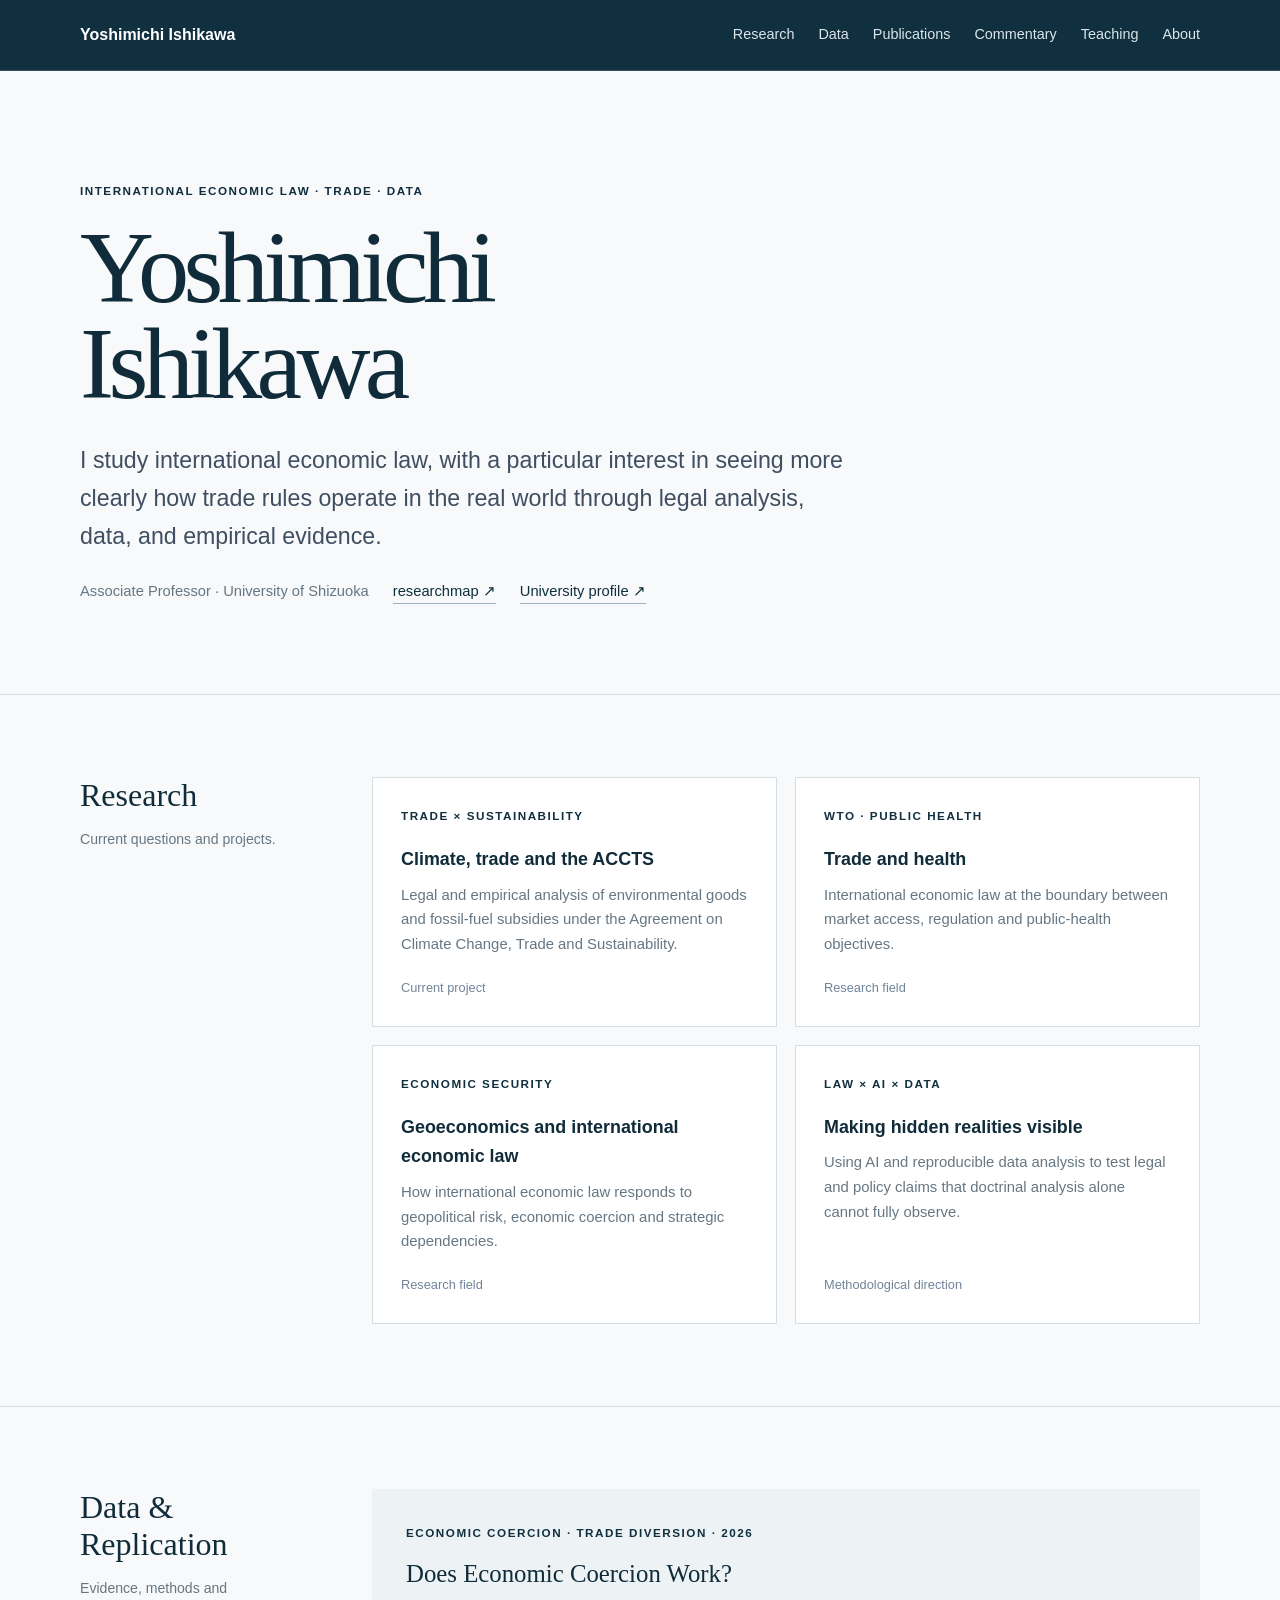
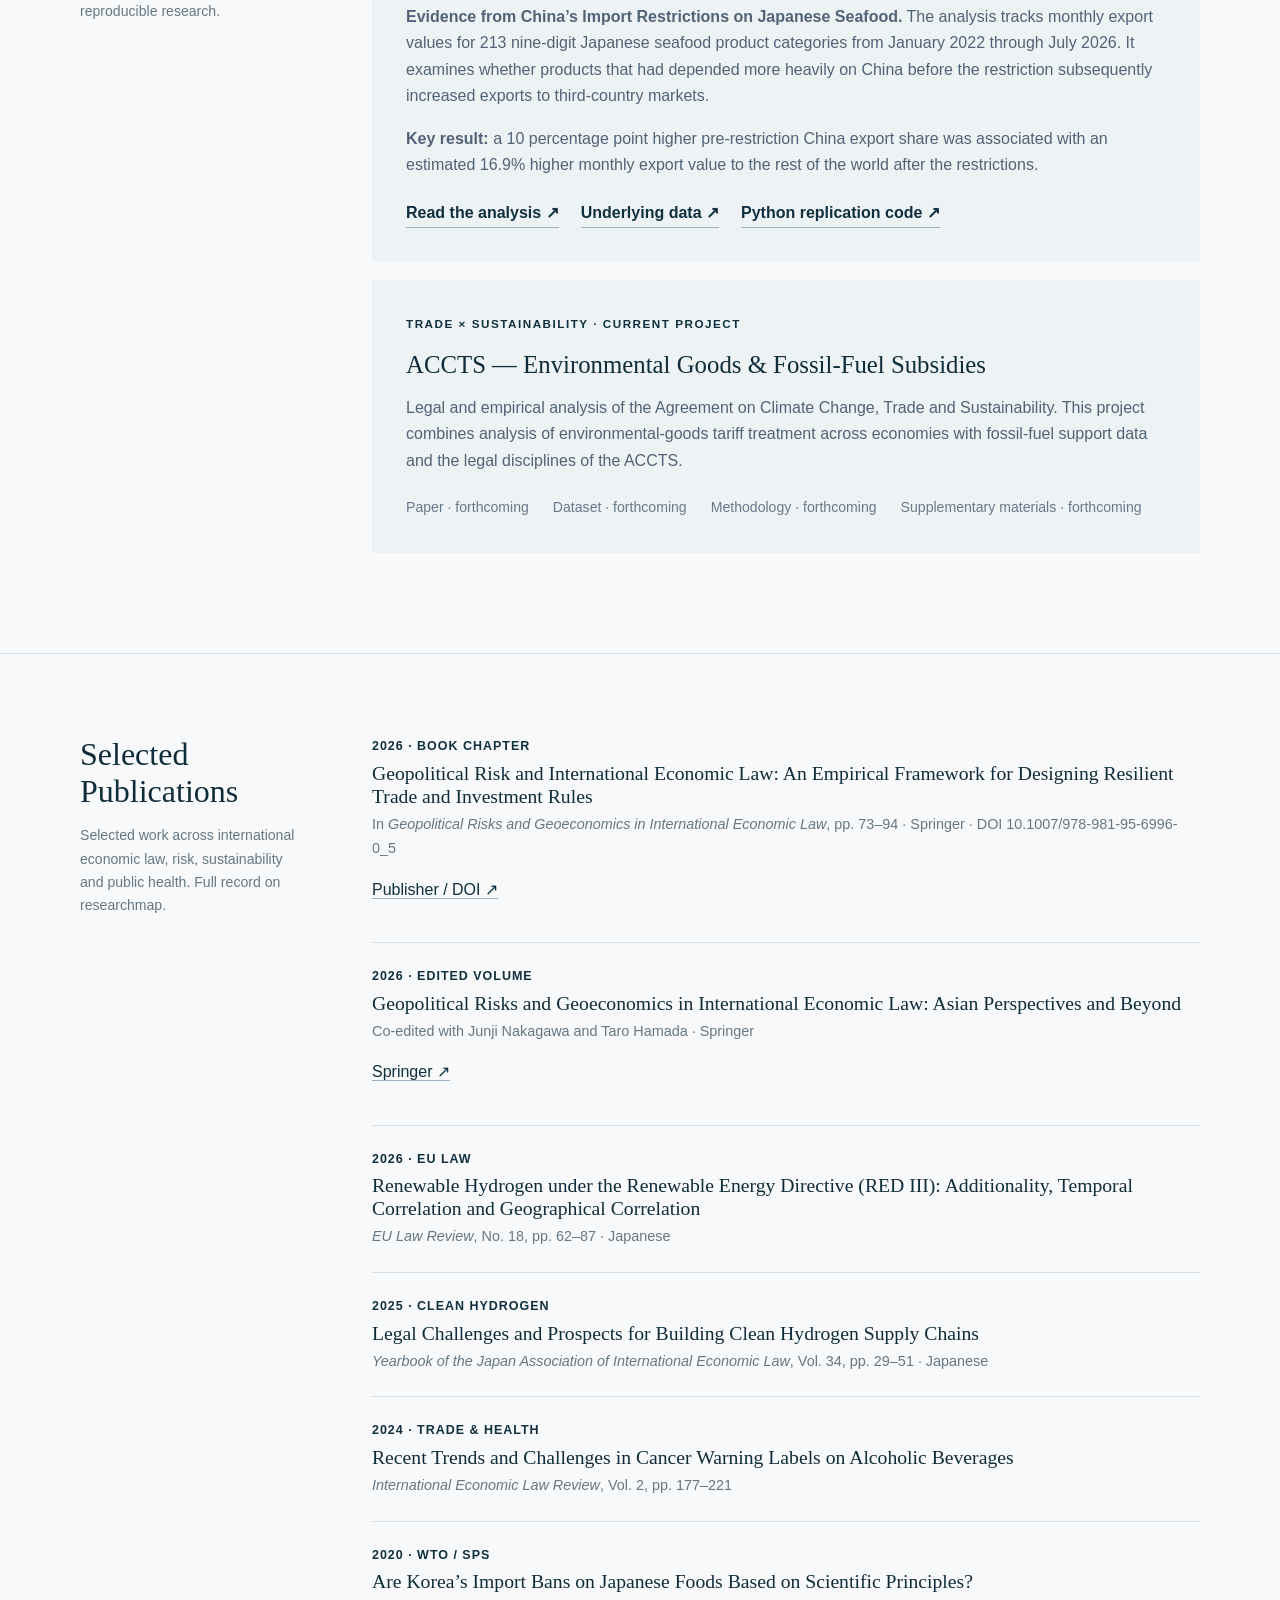
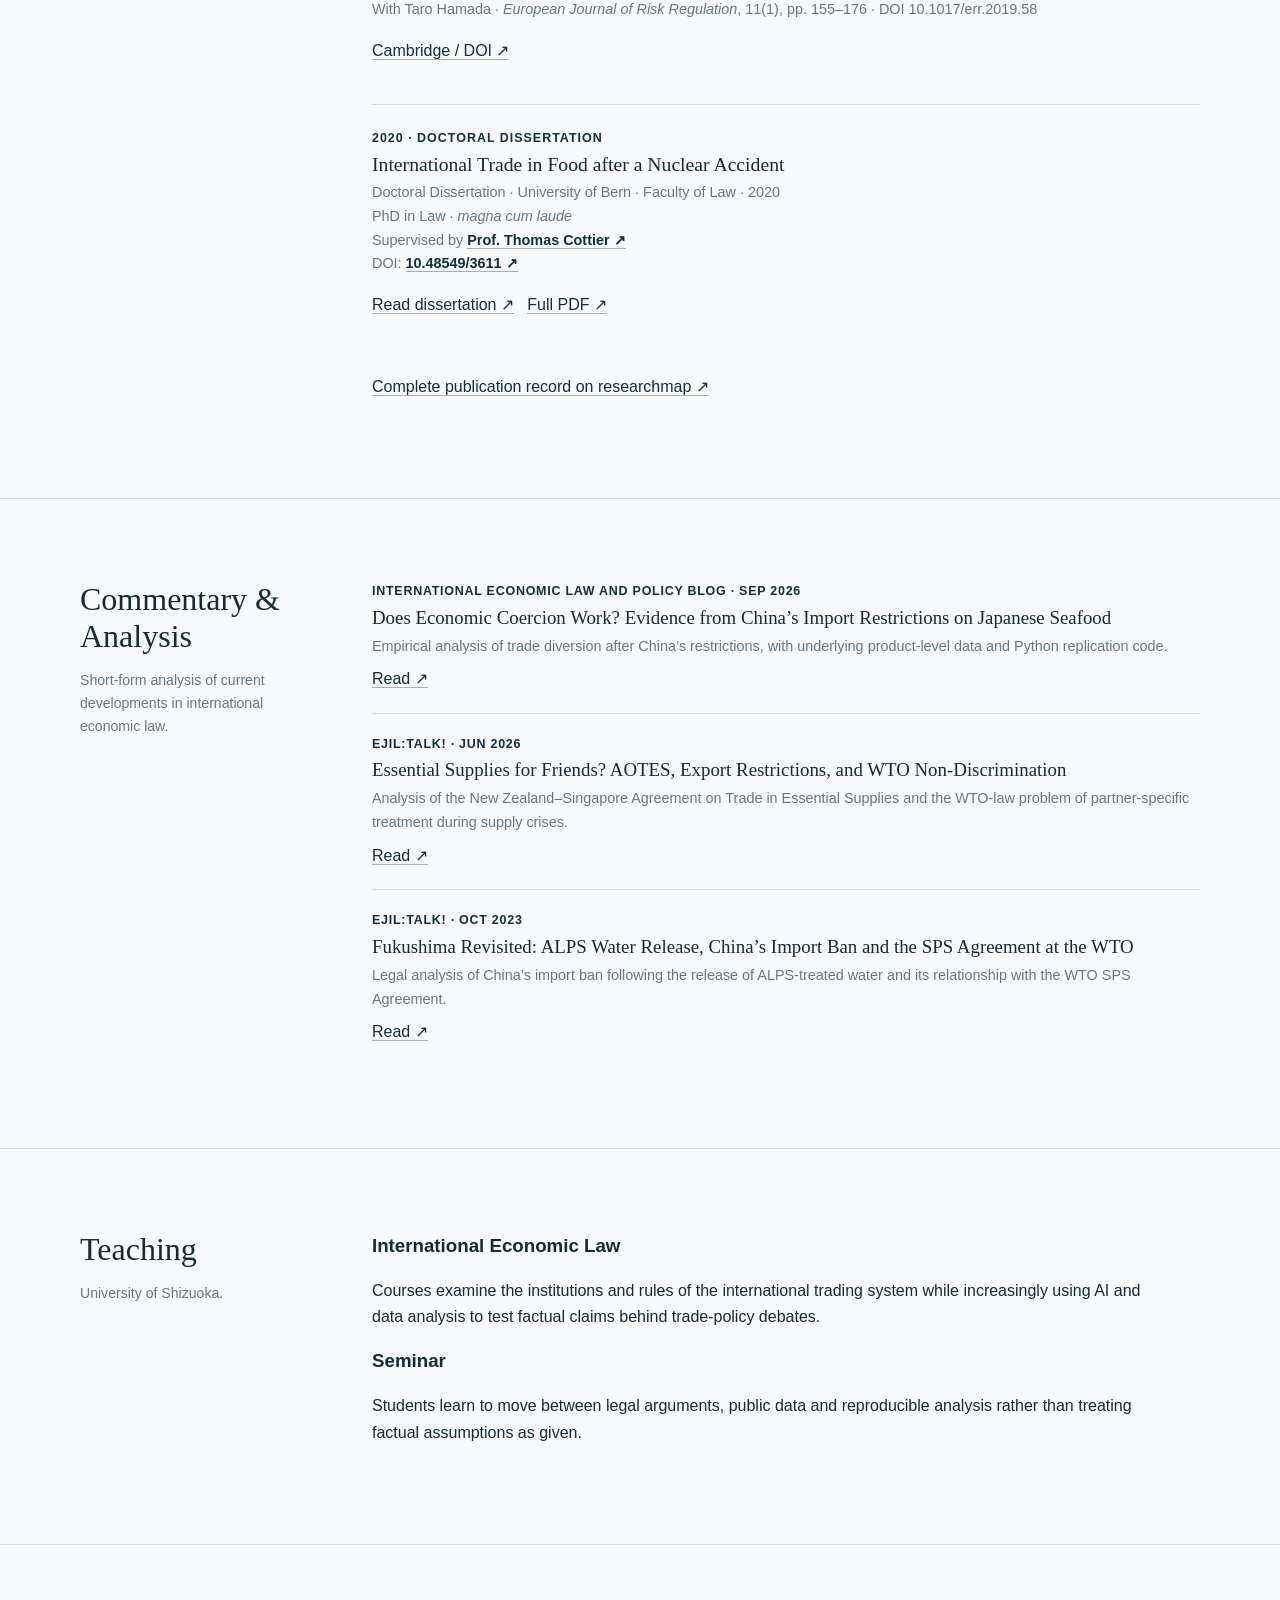
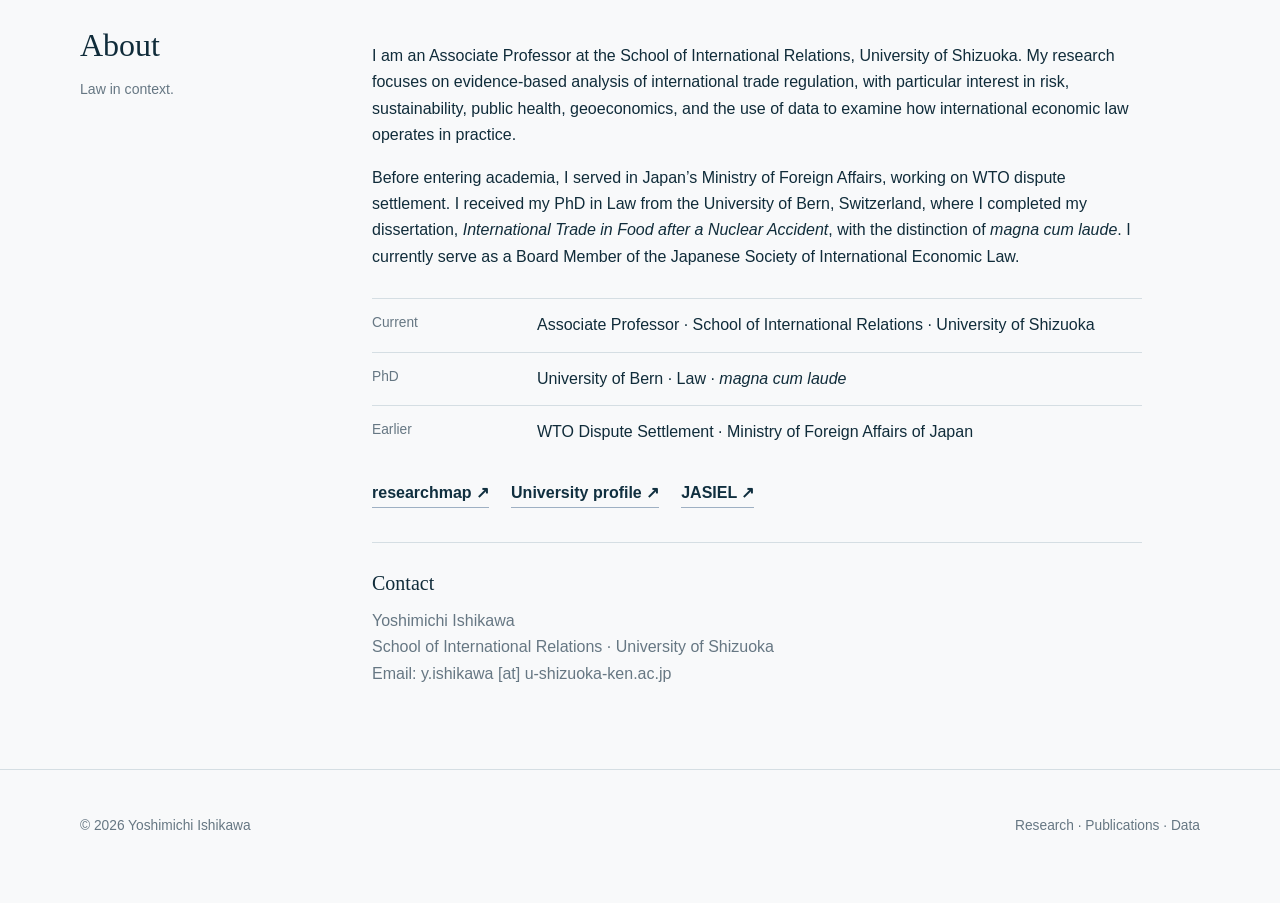
==== index.html @ 20c9ba45 "Add dissertation links and contact information" ====
<!doctype html>
<html lang="en">
<head>
<meta charset="utf-8"><meta name="viewport" content="width=device-width,initial-scale=1">
<title>Yoshimichi Ishikawa | International Economic Law</title>
<meta name="description" content="Yoshimichi Ishikawa — international economic law, trade, sustainability, public health, geoeconomics, data and reproducible empirical research.">
<style>
:root{--snow:#f8f9fa;--paper:#ffffff;--ink:#102c3a;--muted:#667783;--fjord:#102f3f;--ice:#edf2f4;--line:#d5dee3;--max:1120px}
*{box-sizing:border-box}html{scroll-behavior:smooth}body{margin:0;background:var(--snow);color:var(--ink);font-family:Inter,-apple-system,BlinkMacSystemFont,"Segoe UI",Arial,sans-serif;line-height:1.65}
a{color:inherit}.wrap{width:min(calc(100% - 40px),var(--max));margin:auto}
header{position:sticky;top:0;z-index:5;background:#102f3f;color:#fff;border-bottom:1px solid #35515e}
nav{min-height:70px;display:flex;align-items:center;justify-content:space-between;gap:22px}.brand{text-decoration:none;font-weight:650}.links{display:flex;gap:24px;flex-wrap:wrap}.links a{text-decoration:none;color:#dce5e9;font-size:.9rem}
.hero{padding:110px 0 90px;border-bottom:1px solid var(--line)}.eyebrow,.tag{text-transform:uppercase;letter-spacing:.13em;font-size:.73rem;color:var(--fjord);font-weight:750}
h1{font-family:Georgia,serif;font-weight:400;font-size:clamp(3.2rem,8vw,6.8rem);line-height:.93;letter-spacing:-.055em;margin:20px 0 30px}
.lead{font-size:clamp(1.12rem,2vw,1.45rem);max-width:780px;color:#3f4e61}.meta{display:flex;gap:12px 24px;flex-wrap:wrap;color:var(--muted);font-size:.92rem}.meta a,.textlink{color:var(--fjord);text-decoration:none;border-bottom:1px solid #9eb0c3}
section{padding:82px 0;border-bottom:1px solid var(--line)}.grid{display:grid;grid-template-columns:220px 1fr;gap:72px}h2{font:400 2rem Georgia,serif;margin:0}.note{color:var(--muted);font-size:.88rem}
.cards{display:grid;grid-template-columns:repeat(2,minmax(0,1fr));gap:18px}.card{background:var(--paper);border:1px solid var(--line);padding:28px;min-height:215px;display:flex;flex-direction:column}.card h3{font-size:1.12rem;margin:20px 0 8px}.card p{color:var(--muted);font-size:.93rem;margin:0}.status{margin-top:auto;padding-top:20px;color:#71849a;font-size:.8rem}
.feature{background:var(--ice);padding:34px;margin-bottom:18px}.feature h3{font:400 1.55rem Georgia,serif;margin:18px 0 10px}.feature p{color:#526277}.coming{display:flex;gap:12px 24px;flex-wrap:wrap;margin-top:22px;color:#68798d;font-size:.88rem}.actions{display:flex;gap:12px 22px;flex-wrap:wrap;margin-top:22px}.actions a{color:var(--fjord);font-weight:650;text-decoration:none;border-bottom:1px solid #9eb0c3}.comment{padding:20px 0;border-top:1px solid var(--line)}.comment:first-child{border-top:0;padding-top:0}.comment .source{color:var(--fjord);font-size:.78rem;font-weight:750;letter-spacing:.06em;text-transform:uppercase}.comment h3{font:400 1.18rem Georgia,serif;margin:5px 0 6px}.comment p{color:var(--muted);font-size:.9rem;margin:0 0 8px}
.pub{padding:23px 0;border-top:1px solid var(--line)}.pub:first-child{border-top:0;padding-top:0}.year{color:var(--fjord);font-size:.78rem;font-weight:750;letter-spacing:.08em}.pt{font:400 1.23rem Georgia,serif;margin:5px 0}.pm{color:var(--muted);font-size:.9rem}
.copy{max-width:770px}.supervisor-link{color:var(--fjord);font-weight:650;text-decoration:none;border-bottom:1px solid #9eb0c3}.contact{margin-top:34px;padding-top:24px;border-top:1px solid var(--line)}.contact h3{font-family:Georgia,"Times New Roman",serif;font-weight:400;font-size:1.25rem;margin:0 0 8px}.contact p{margin:0;color:var(--muted)}.copy h3{margin:0 0 8px}.timeline{margin-top:28px}.time{display:grid;grid-template-columns:145px 1fr;gap:20px;padding:13px 0;border-top:1px solid var(--line)}.time span{color:var(--muted);font-size:.86rem}
footer{padding:45px 0 65px;color:var(--muted);font-size:.86rem}.foot{display:flex;justify-content:space-between;gap:20px;flex-wrap:wrap}
@media(max-width:760px){.wrap{width:min(calc(100% - 28px),var(--max))}nav{padding:14px 0;align-items:flex-start}.links{gap:8px 14px;justify-content:flex-end}.hero{padding:72px 0 62px}.grid{grid-template-columns:1fr;gap:28px}.cards{grid-template-columns:1fr}section{padding:58px 0;scroll-margin-top:84px}.time{grid-template-columns:1fr;gap:2px}}
</style>
</head>
<body>
<header><div class="wrap"><nav><a class="brand" href="#top">Yoshimichi Ishikawa</a><div class="links"><a href="#research">Research</a><a href="#data">Data</a><a href="#publications">Publications</a><a href="#commentary">Commentary</a><a href="#teaching">Teaching</a><a href="#about">About</a></div></nav></div></header>
<main id="top">
<div class="hero"><div class="wrap"><div class="eyebrow">International Economic Law · Trade · Data</div><h1>Yoshimichi<br>Ishikawa</h1><p class="lead">I study international economic law, with a particular interest in seeing more clearly how trade rules operate in the real world through legal analysis, data, and empirical evidence.</p><div class="meta"><span>Associate Professor · University of Shizuoka</span><a href="https://researchmap.jp/y.ishikawa" target="_blank">researchmap ↗</a><a href="https://eng.u-shizuoka-ken.ac.jp/research/researchers/international/" target="_blank">University profile ↗</a></div></div></div>

<section id="research"><div class="wrap grid"><div><h2>Research</h2><p class="note">Current questions and projects.</p></div><div class="cards">
<article class="card"><div class="tag">Trade × Sustainability</div><h3>Climate, trade and the ACCTS</h3><p>Legal and empirical analysis of environmental goods and fossil-fuel subsidies under the Agreement on Climate Change, Trade and Sustainability.</p><div class="status">Current project</div></article>
<article class="card"><div class="tag">WTO · Public Health</div><h3>Trade and health</h3><p>International economic law at the boundary between market access, regulation and public-health objectives.</p><div class="status">Research field</div></article>
<article class="card"><div class="tag">Economic Security</div><h3>Geoeconomics and international economic law</h3><p>How international economic law responds to geopolitical risk, economic coercion and strategic dependencies.</p><div class="status">Research field</div></article>
<article class="card"><div class="tag">Law × AI × Data</div><h3>Making hidden realities visible</h3><p>Using AI and reproducible data analysis to test legal and policy claims that doctrinal analysis alone cannot fully observe.</p><div class="status">Methodological direction</div></article>
</div></div></section>

<section id="data"><div class="wrap grid"><div><h2>Data &amp; Replication</h2><p class="note">Evidence, methods and reproducible research.</p></div><div>
<div class="feature">
<div class="tag">Economic coercion · Trade diversion · 2026</div>
<h3>Does Economic Coercion Work?</h3>
<p><strong>Evidence from China’s Import Restrictions on Japanese Seafood.</strong> The analysis tracks monthly export values for 213 nine-digit Japanese seafood product categories from January 2022 through July 2026. It examines whether products that had depended more heavily on China before the restriction subsequently increased exports to third-country markets.</p>
<p><strong>Key result:</strong> a 10 percentage point higher pre-restriction China export share was associated with an estimated 16.9% higher monthly export value to the rest of the world after the restrictions.</p>
<div class="actions">
<a href="https://ielp.worldtradelaw.net/2026/09/guest-post-does-economic-coercion-work-evidence-from-chinas-import-restrictions-on-japanese-seafood/" target="_blank" rel="noopener">Read the analysis ↗</a>
<a href="https://docs.google.com/spreadsheets/d/1_fiME-0wtcUyA5rGw7iUYM3GZAdHhh7d/edit?ouid=103252725281293205307&amp;rtpof=true&amp;sd=true&amp;usp=sharing" target="_blank" rel="noopener">Underlying data ↗</a>
<a href="https://drive.google.com/file/d/143o4S8Qux2Su6x2PEltOrja3OJrc6D41/view?usp=sharing" target="_blank" rel="noopener">Python replication code ↗</a>
</div>
</div>
<div class="feature">
<div class="tag">Trade × Sustainability · Current project</div>
<h3>ACCTS — Environmental Goods &amp; Fossil-Fuel Subsidies</h3>
<p>Legal and empirical analysis of the Agreement on Climate Change, Trade and Sustainability. This project combines analysis of environmental-goods tariff treatment across economies with fossil-fuel support data and the legal disciplines of the ACCTS.</p>
<div class="coming"><span>Paper · forthcoming</span><span>Dataset · forthcoming</span><span>Methodology · forthcoming</span><span>Supplementary materials · forthcoming</span></div>
</div>
</div></div></section>

<section id="publications"><div class="wrap grid"><div><h2>Selected Publications</h2><p class="note">Selected work across international economic law, risk, sustainability and public health. Full record on researchmap.</p></div><div>
<article class="pub"><div class="year">2026 · BOOK CHAPTER</div><div class="pt">Geopolitical Risk and International Economic Law: An Empirical Framework for Designing Resilient Trade and Investment Rules</div><div class="pm">In <em>Geopolitical Risks and Geoeconomics in International Economic Law</em>, pp. 73–94 · Springer · DOI 10.1007/978-981-95-6996-0_5</div><p><a class="textlink" href="https://doi.org/10.1007/978-981-95-6996-0_5" target="_blank" rel="noopener">Publisher / DOI ↗</a></p></article>
<article class="pub"><div class="year">2026 · EDITED VOLUME</div><div class="pt">Geopolitical Risks and Geoeconomics in International Economic Law: Asian Perspectives and Beyond</div><div class="pm">Co-edited with Junji Nakagawa and Taro Hamada · Springer</div><p><a class="textlink" href="https://link.springer.com/book/10.1007/978-981-95-6996-0" target="_blank" rel="noopener">Springer ↗</a></p></article>
<article class="pub"><div class="year">2026 · EU LAW</div><div class="pt">Renewable Hydrogen under the Renewable Energy Directive (RED III): Additionality, Temporal Correlation and Geographical Correlation</div><div class="pm"><em>EU Law Review</em>, No. 18, pp. 62–87 · Japanese</div></article>
<article class="pub"><div class="year">2025 · CLEAN HYDROGEN</div><div class="pt">Legal Challenges and Prospects for Building Clean Hydrogen Supply Chains</div><div class="pm"><em>Yearbook of the Japan Association of International Economic Law</em>, Vol. 34, pp. 29–51 · Japanese</div></article>
<article class="pub"><div class="year">2024 · TRADE &amp; HEALTH</div><div class="pt">Recent Trends and Challenges in Cancer Warning Labels on Alcoholic Beverages</div><div class="pm"><em>International Economic Law Review</em>, Vol. 2, pp. 177–221</div></article>
<article class="pub"><div class="year">2020 · WTO / SPS</div><div class="pt">Are Korea’s Import Bans on Japanese Foods Based on Scientific Principles?</div><div class="pm">With Taro Hamada · <em>European Journal of Risk Regulation</em>, 11(1), pp. 155–176 · DOI 10.1017/err.2019.58</div><p><a class="textlink" href="https://doi.org/10.1017/err.2019.58" target="_blank" rel="noopener">Cambridge / DOI ↗</a></p></article>
<article class="pub">
<div class="year">2020 · DOCTORAL DISSERTATION</div>
<div class="pt">International Trade in Food after a Nuclear Accident</div>
<div class="pm">Doctoral Dissertation · University of Bern · Faculty of Law · 2020<br>PhD in Law · <em>magna cum laude</em><br>Supervised by <a class="supervisor-link" href="https://www.uniaktuell.unibe.ch/2025/will_trump_derail_world_trade/index_eng.html" target="_blank" rel="noopener">Prof. Thomas Cottier ↗</a><br>DOI: <a class="supervisor-link" href="https://doi.org/10.48549/3611" target="_blank" rel="noopener">10.48549/3611 ↗</a></div>
<p><a class="textlink" href="https://boristheses.unibe.ch/3611/" target="_blank" rel="noopener">Read dissertation ↗</a> &nbsp; <a class="textlink" href="https://boristheses.unibe.ch/3611/1/20ishikawa_y.pdf" target="_blank" rel="noopener">Full PDF ↗</a></p>
</article>
<p><a class="textlink" href="https://researchmap.jp/y.ishikawa" target="_blank" rel="noopener">Complete publication record on researchmap ↗</a></p>
</div></div></section>

<section id="commentary"><div class="wrap grid"><div><h2>Commentary &amp; Analysis</h2><p class="note">Short-form analysis of current developments in international economic law.</p></div><div>
<article class="comment"><div class="source">International Economic Law and Policy Blog · Sep 2026</div><h3>Does Economic Coercion Work? Evidence from China’s Import Restrictions on Japanese Seafood</h3><p>Empirical analysis of trade diversion after China’s restrictions, with underlying product-level data and Python replication code.</p><a class="textlink" href="https://ielp.worldtradelaw.net/2026/09/guest-post-does-economic-coercion-work-evidence-from-chinas-import-restrictions-on-japanese-seafood/" target="_blank" rel="noopener">Read ↗</a></article>
<article class="comment"><div class="source">EJIL:Talk! · Jun 2026</div><h3>Essential Supplies for Friends? AOTES, Export Restrictions, and WTO Non-Discrimination</h3><p>Analysis of the New Zealand–Singapore Agreement on Trade in Essential Supplies and the WTO-law problem of partner-specific treatment during supply crises.</p><a class="textlink" href="https://www.ejiltalk.org/essential-supplies-for-friends-aotes-export-restrictions-and-wto-non-discrimination/" target="_blank" rel="noopener">Read ↗</a></article>
<article class="comment"><div class="source">EJIL:Talk! · Oct 2023</div><h3>Fukushima Revisited: ALPS Water Release, China’s Import Ban and the SPS Agreement at the WTO</h3><p>Legal analysis of China’s import ban following the release of ALPS-treated water and its relationship with the WTO SPS Agreement.</p><a class="textlink" href="https://www.ejiltalk.org/fukushima-revisited-alps-water-release-chinas-import-ban-and-the-sps-agreement-at-the-wto/" target="_blank" rel="noopener">Read ↗</a></article>
</div></div></section>

<section id="teaching"><div class="wrap grid"><div><h2>Teaching</h2><p class="note">University of Shizuoka.</p></div><div class="copy"><h3>International Economic Law</h3><p>Courses examine the institutions and rules of the international trading system while increasingly using AI and data analysis to test factual claims behind trade-policy debates.</p><h3>Seminar</h3><p>Students learn to move between legal arguments, public data and reproducible analysis rather than treating factual assumptions as given.</p></div></div></section>

<section id="about"><div class="wrap grid"><div><h2>About</h2><p class="note">Law in context.</p></div><div class="copy">
<p>I am an Associate Professor at the School of International Relations, University of Shizuoka. My research focuses on evidence-based analysis of international trade regulation, with particular interest in risk, sustainability, public health, geoeconomics, and the use of data to examine how international economic law operates in practice.</p>
<p>Before entering academia, I served in Japan’s Ministry of Foreign Affairs, working on WTO dispute settlement. I received my PhD in Law from the University of Bern, Switzerland, where I completed my dissertation, <em>International Trade in Food after a Nuclear Accident</em>, with the distinction of <em>magna cum laude</em>. I currently serve as a Board Member of the Japanese Society of International Economic Law.</p>
<div class="timeline"><div class="time"><span>Current</span><div>Associate Professor · School of International Relations · University of Shizuoka</div></div><div class="time"><span>PhD</span><div>University of Bern · Law · <em>magna cum laude</em></div></div><div class="time"><span>Earlier</span><div>WTO Dispute Settlement · Ministry of Foreign Affairs of Japan</div></div></div>
<div class="actions"><a href="https://researchmap.jp/y.ishikawa" target="_blank" rel="noopener">researchmap ↗</a><a href="https://eng.u-shizuoka-ken.ac.jp/research/researchers/international/" target="_blank" rel="noopener">University profile ↗</a><a href="https://www.jaiel.or.jp/english/officers/" target="_blank" rel="noopener">JASIEL ↗</a></div><div class="contact"><h3>Contact</h3><p>Yoshimichi Ishikawa<br>School of International Relations · University of Shizuoka<br>Email: y.ishikawa [at] u-shizuoka-ken.ac.jp</p></div>
</div></div></section>
</main>
<footer><div class="wrap foot"><span>© 2026 Yoshimichi Ishikawa</span><span>Research · Publications · Data</span></div></footer>
</body></html>
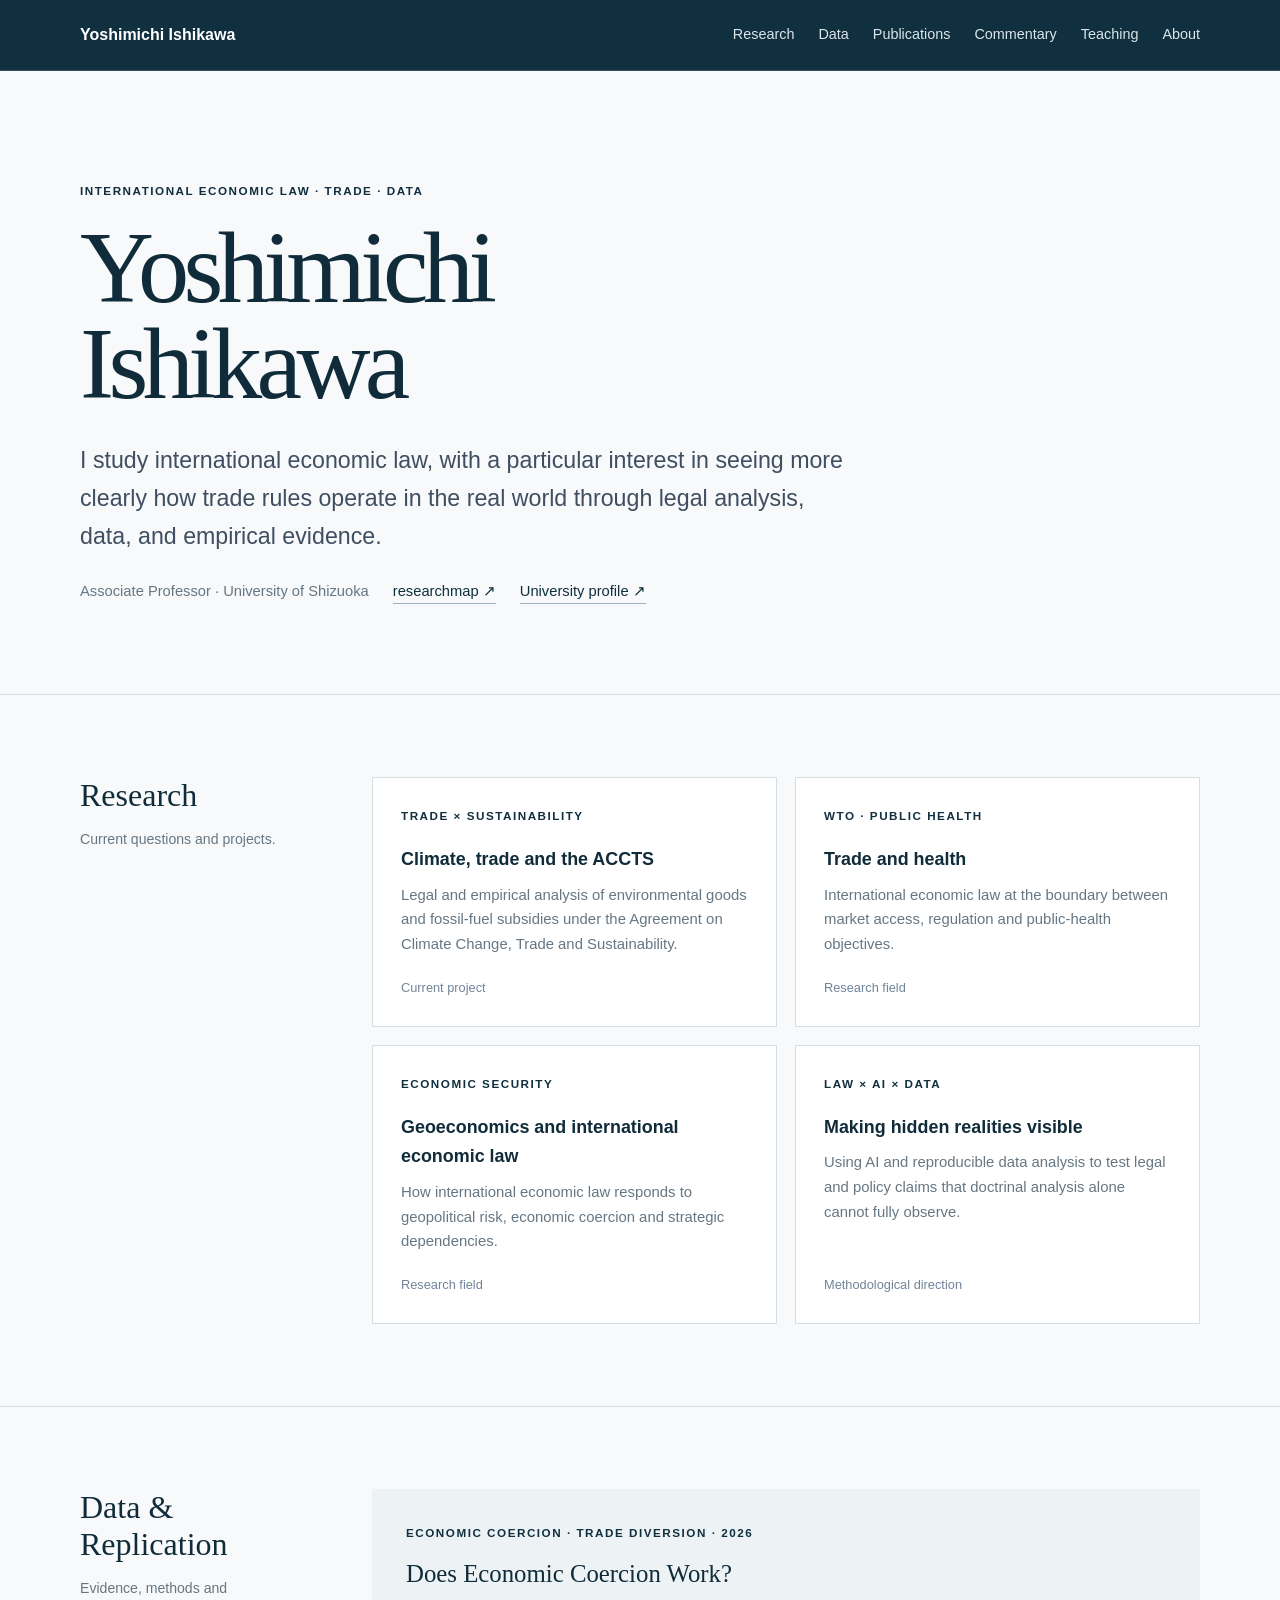
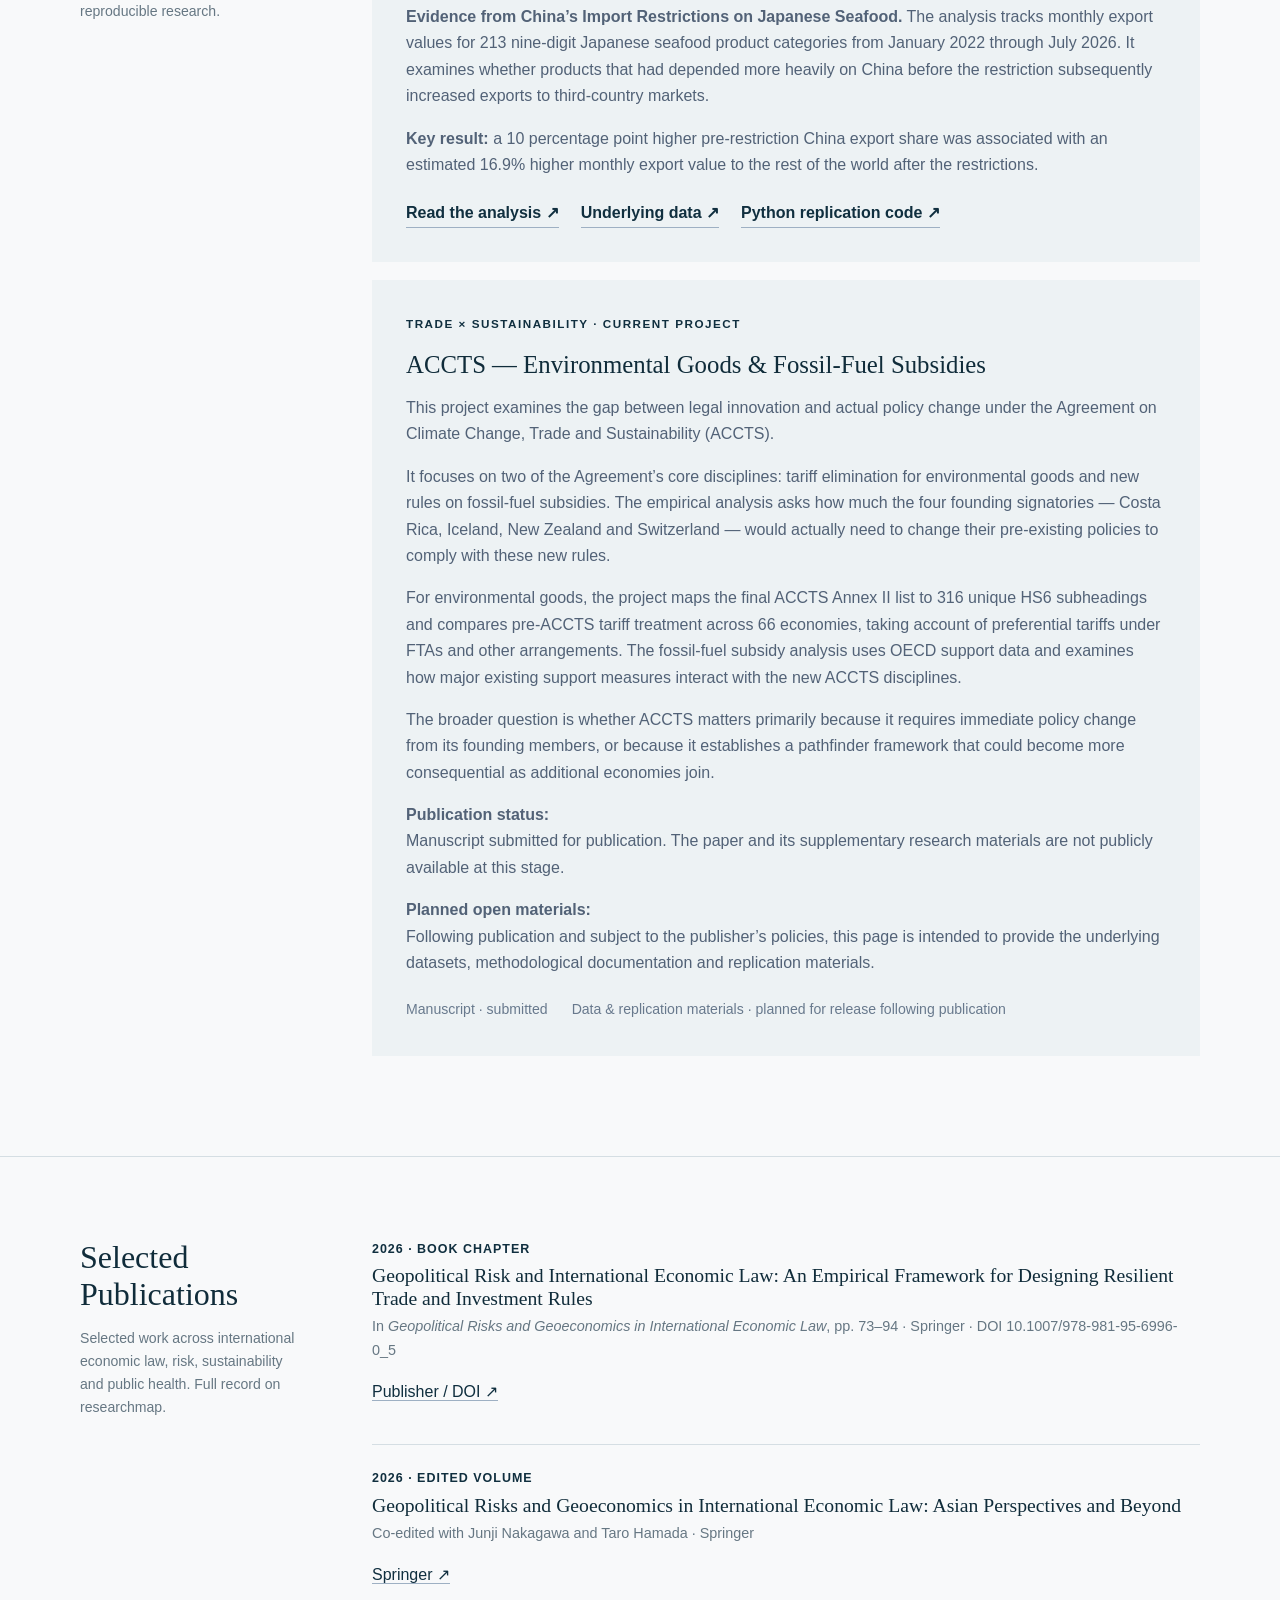
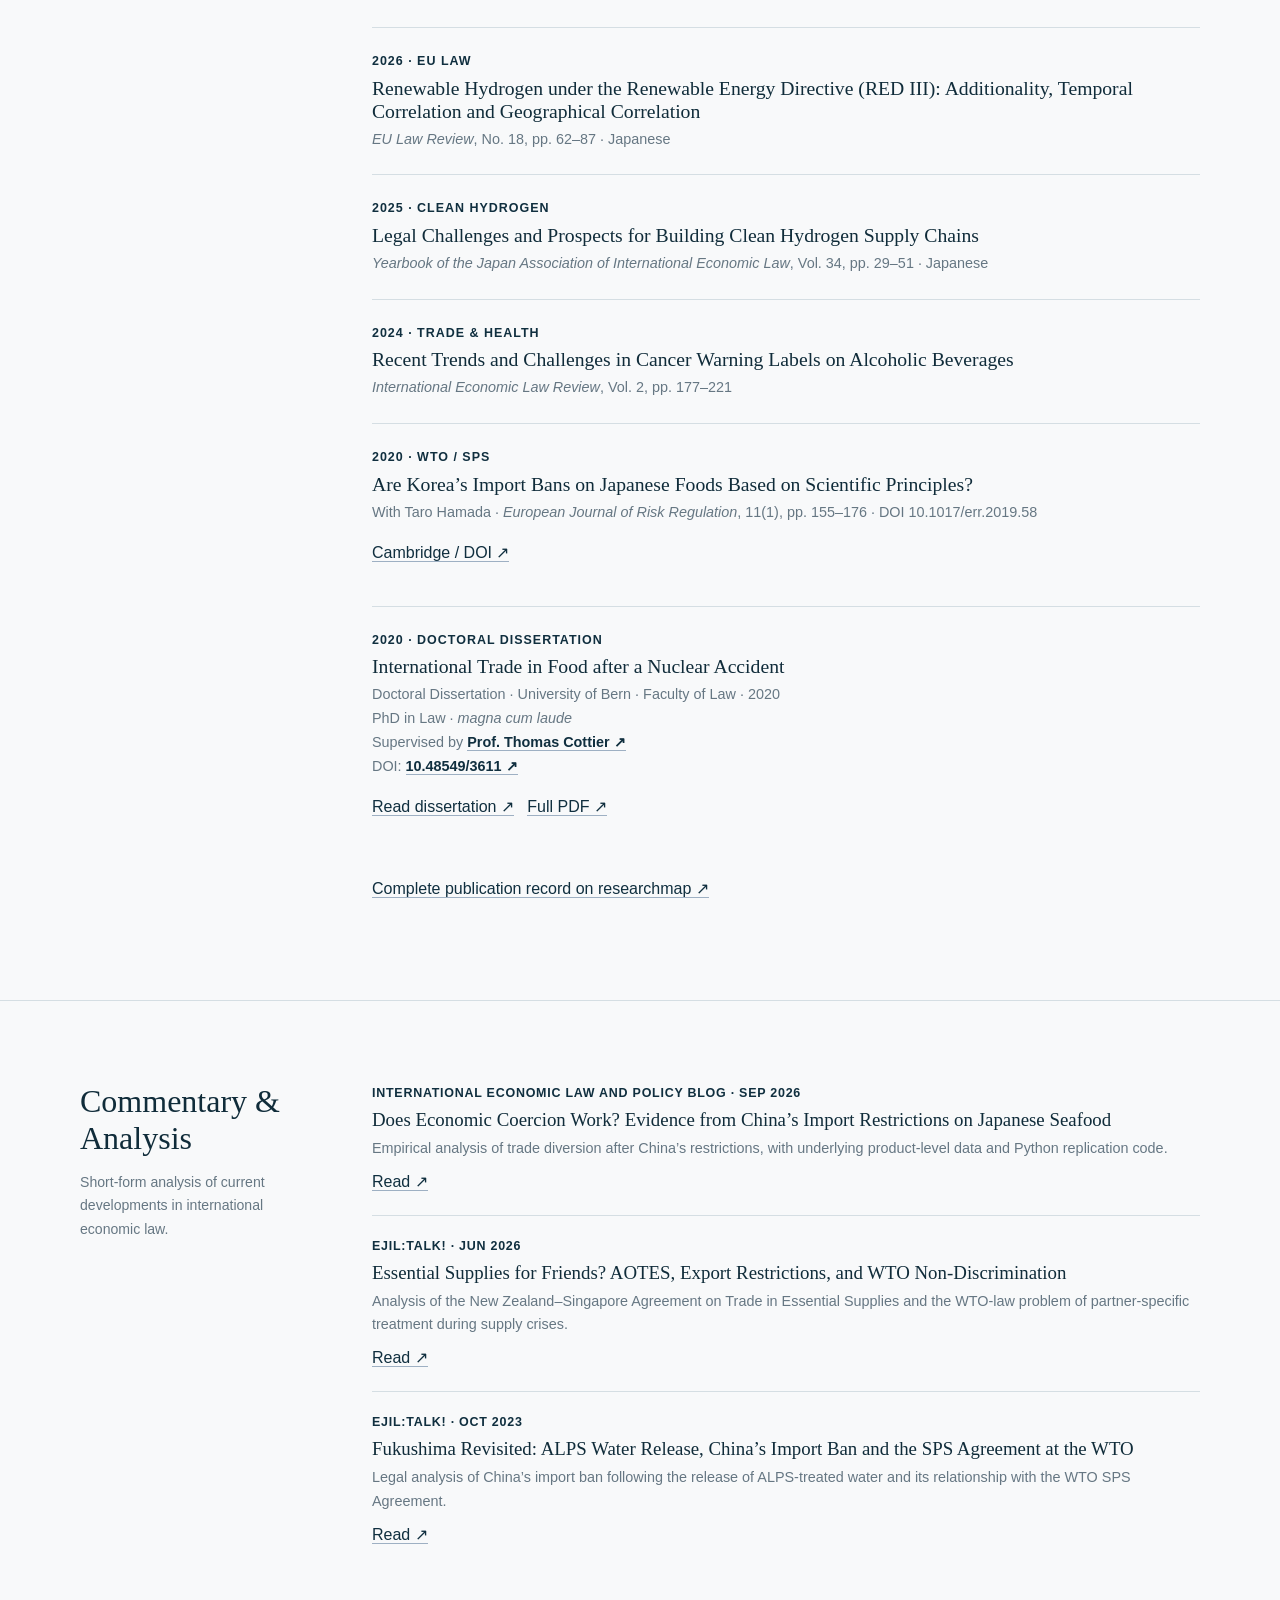
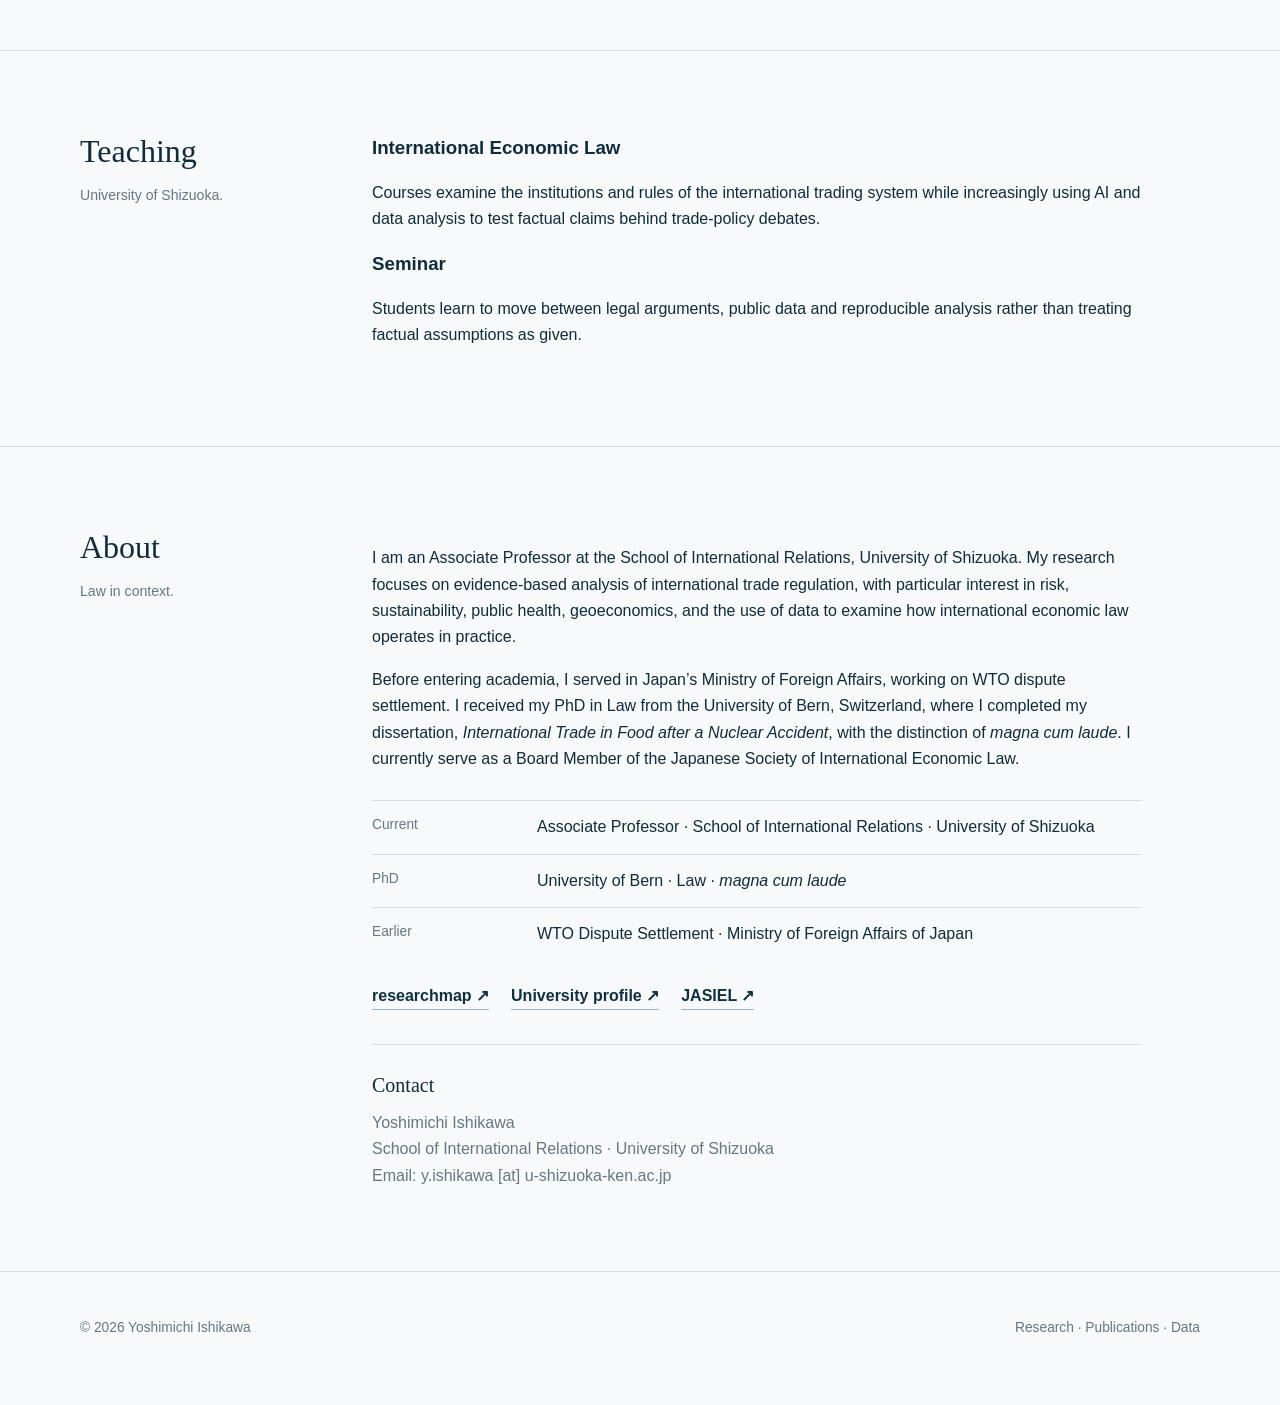
==== commit 0c2bfc23: "Update ACCTS research description" ====
--- a/index.html
+++ b/index.html
@@ -49,8 +49,13 @@
 <div class="feature">
 <div class="tag">Trade × Sustainability · Current project</div>
 <h3>ACCTS — Environmental Goods &amp; Fossil-Fuel Subsidies</h3>
-<p>Legal and empirical analysis of the Agreement on Climate Change, Trade and Sustainability. This project combines analysis of environmental-goods tariff treatment across economies with fossil-fuel support data and the legal disciplines of the ACCTS.</p>
-<div class="coming"><span>Paper · forthcoming</span><span>Dataset · forthcoming</span><span>Methodology · forthcoming</span><span>Supplementary materials · forthcoming</span></div>
+<p>This project examines the gap between legal innovation and actual policy change under the Agreement on Climate Change, Trade and Sustainability (ACCTS).</p>
+<p>It focuses on two of the Agreement’s core disciplines: tariff elimination for environmental goods and new rules on fossil-fuel subsidies. The empirical analysis asks how much the four founding signatories — Costa Rica, Iceland, New Zealand and Switzerland — would actually need to change their pre-existing policies to comply with these new rules.</p>
+<p>For environmental goods, the project maps the final ACCTS Annex II list to 316 unique HS6 subheadings and compares pre-ACCTS tariff treatment across 66 economies, taking account of preferential tariffs under FTAs and other arrangements. The fossil-fuel subsidy analysis uses OECD support data and examines how major existing support measures interact with the new ACCTS disciplines.</p>
+<p>The broader question is whether ACCTS matters primarily because it requires immediate policy change from its founding members, or because it establishes a pathfinder framework that could become more consequential as additional economies join.</p>
+<p><strong>Publication status:</strong><br>Manuscript submitted for publication. The paper and its supplementary research materials are not publicly available at this stage.</p>
+<p><strong>Planned open materials:</strong><br>Following publication and subject to the publisher’s policies, this page is intended to provide the underlying datasets, methodological documentation and replication materials.</p>
+<div class="coming"><span>Manuscript · submitted</span><span>Data &amp; replication materials · planned for release following publication</span></div>
 </div>
 </div></div></section>
 
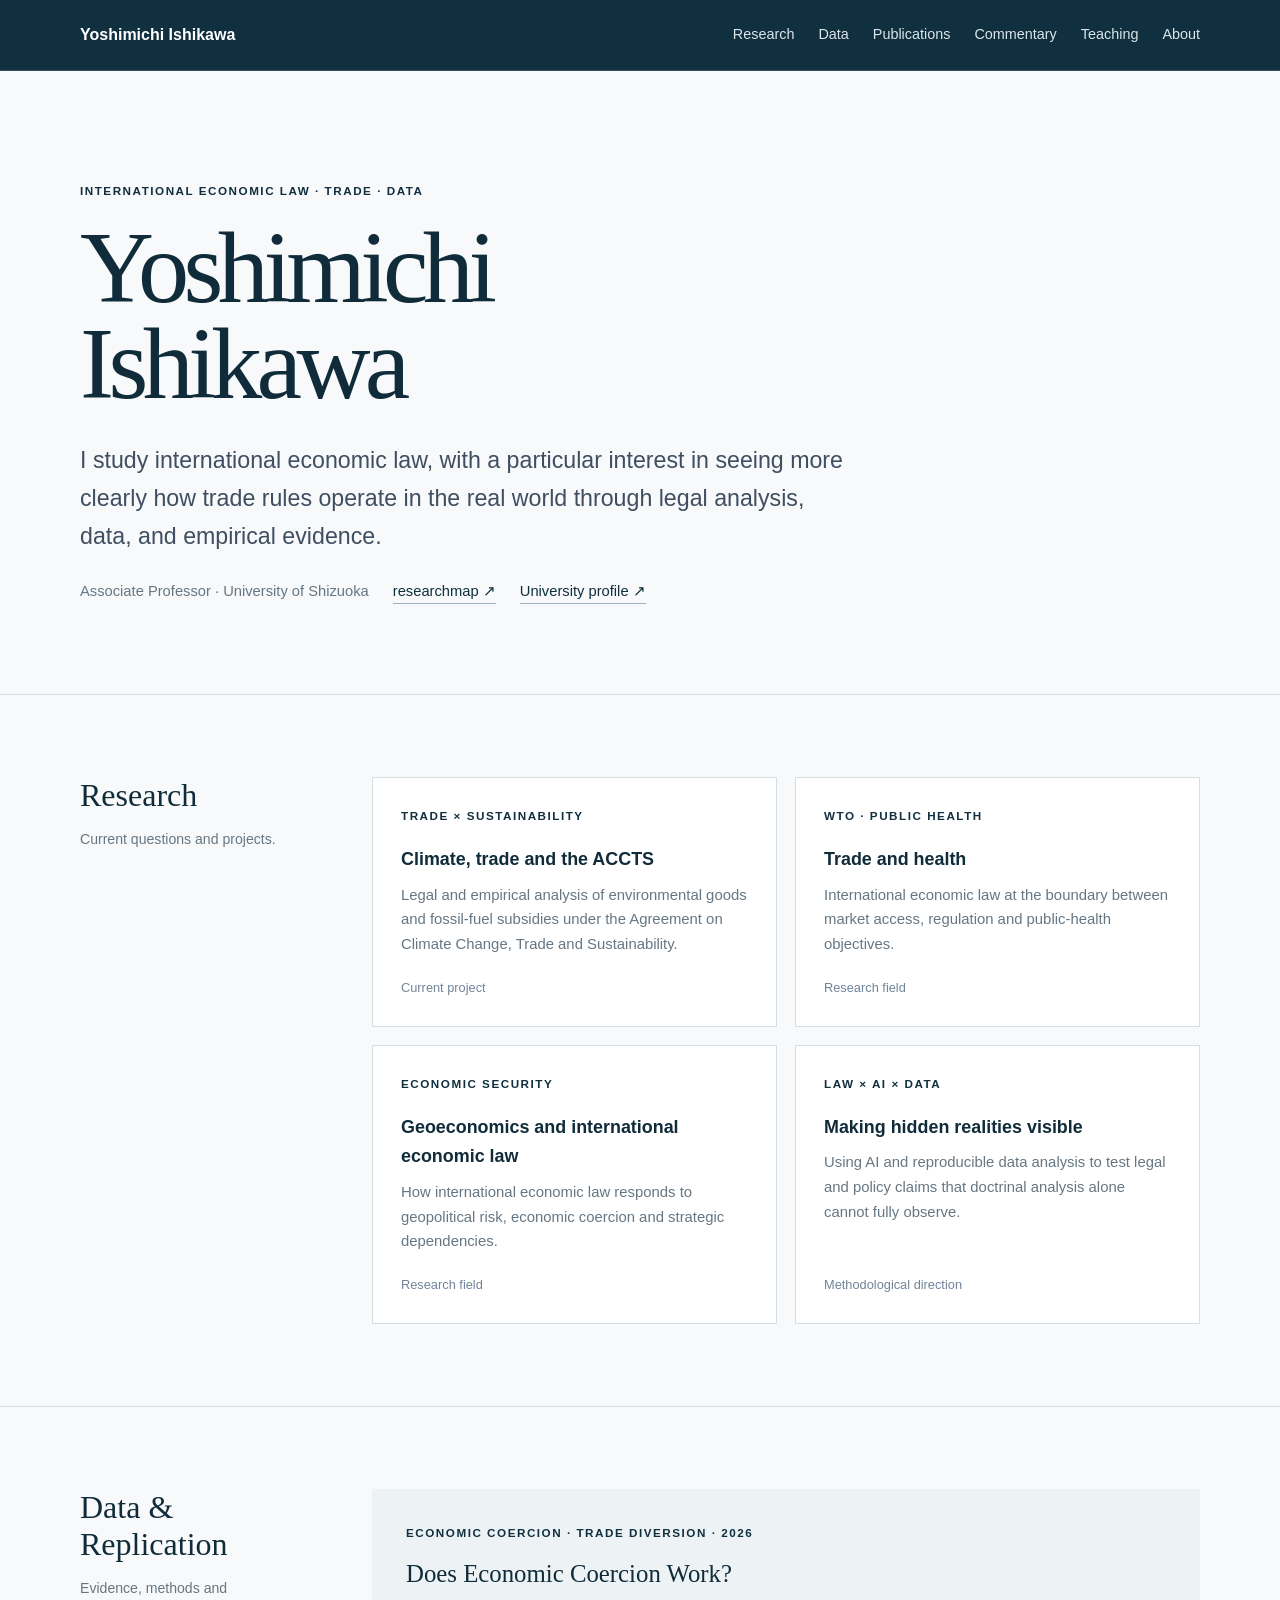
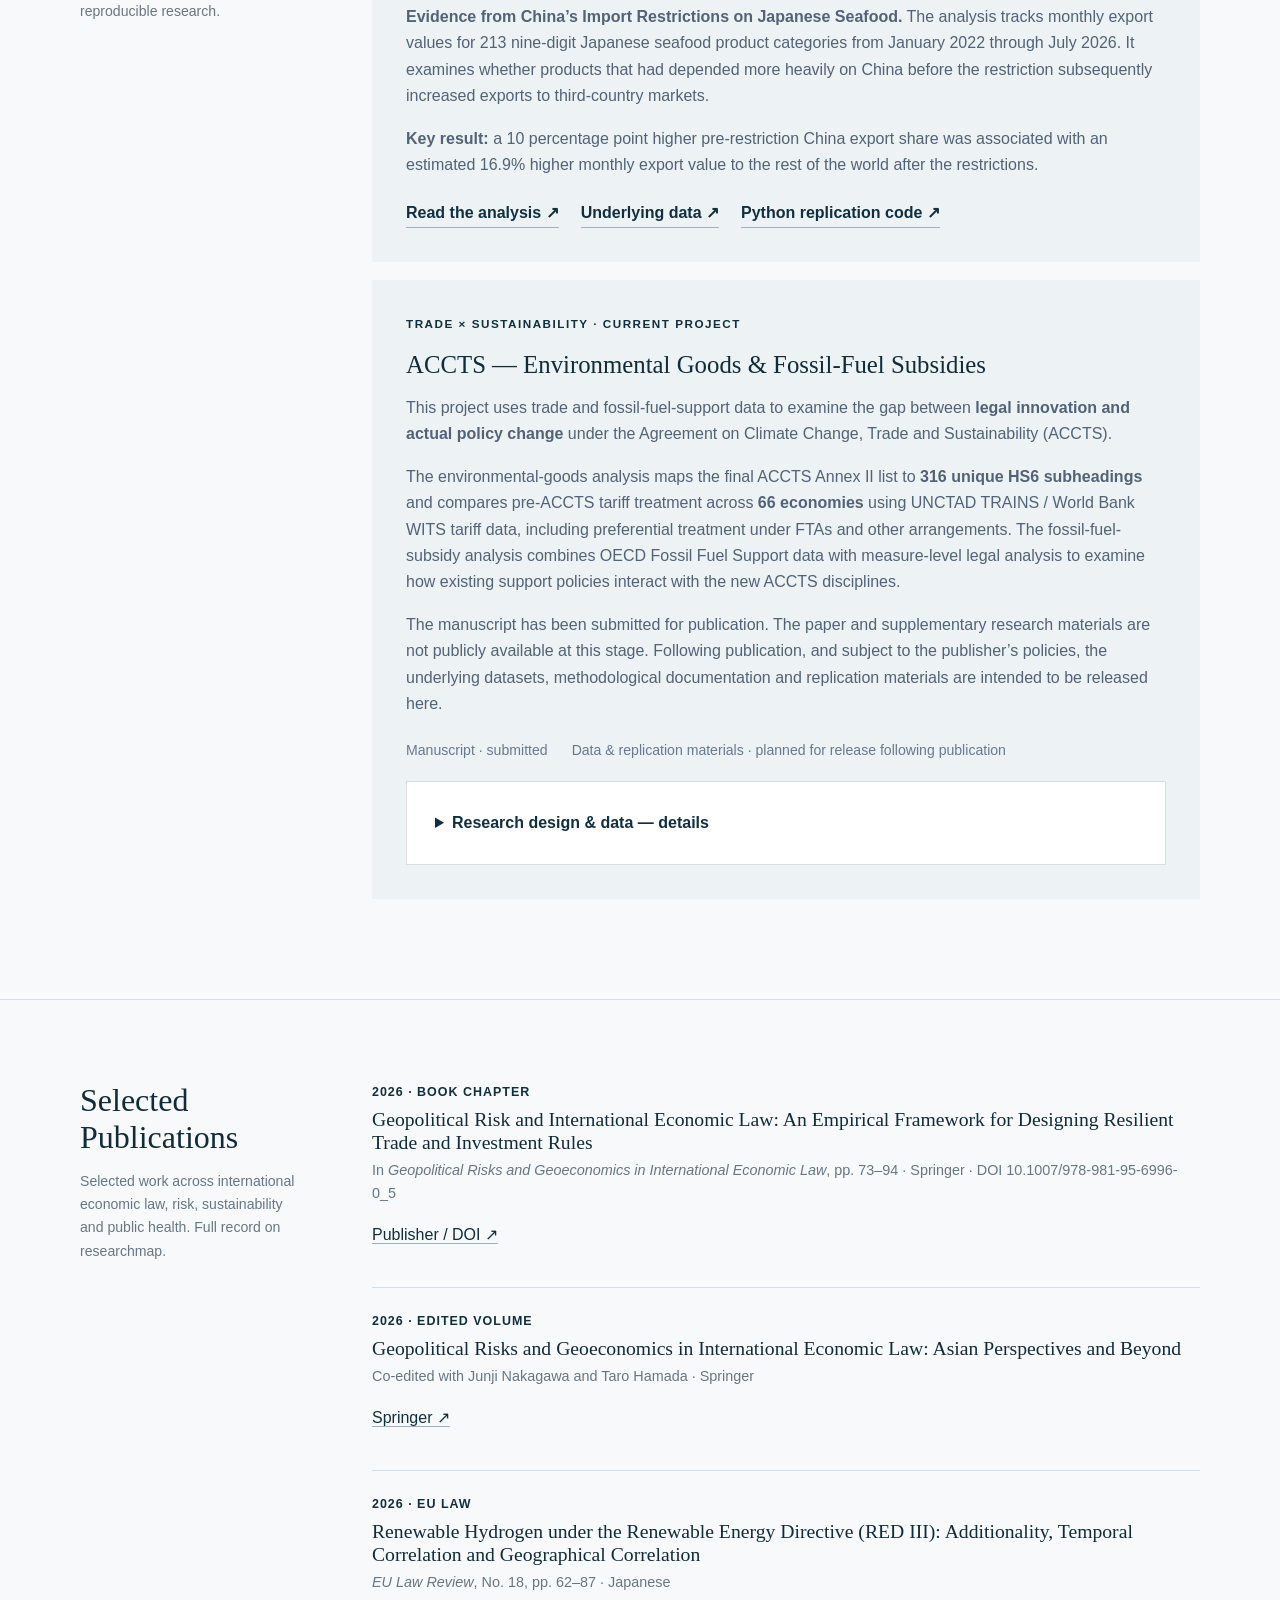
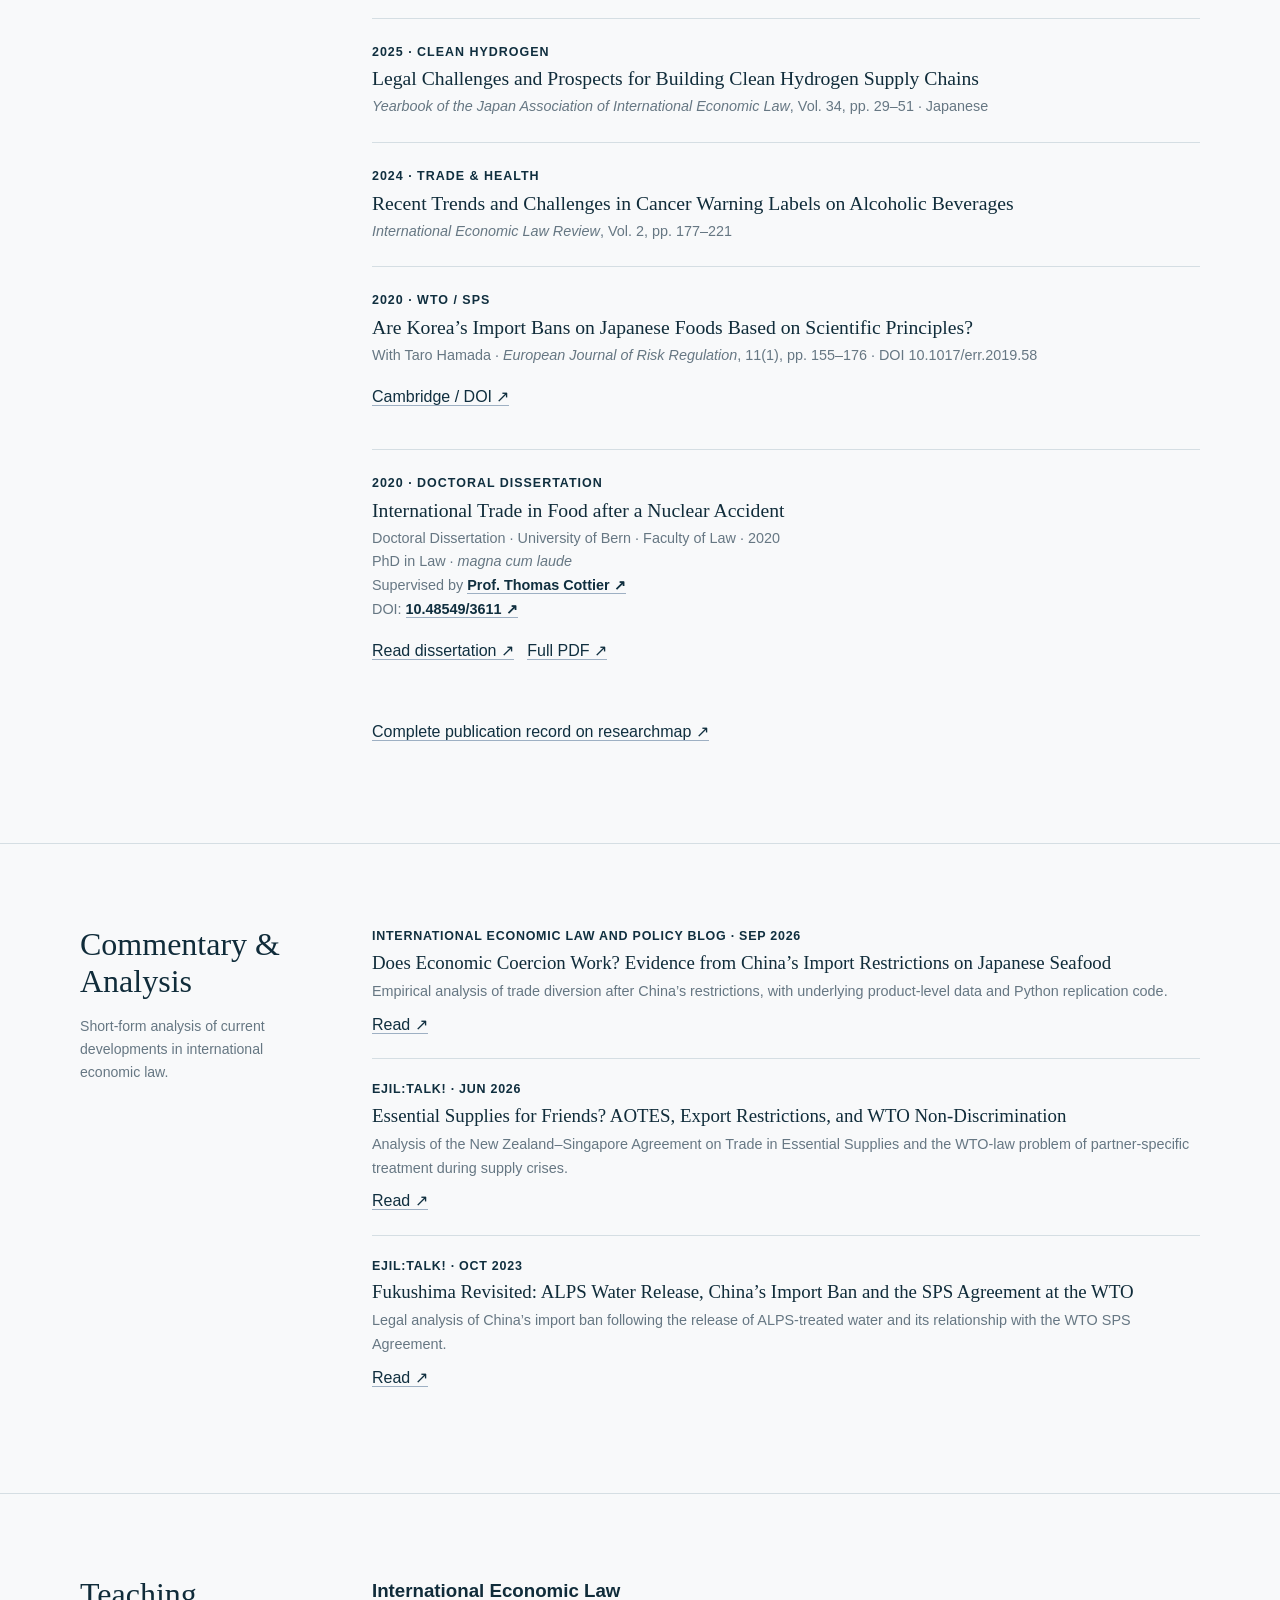
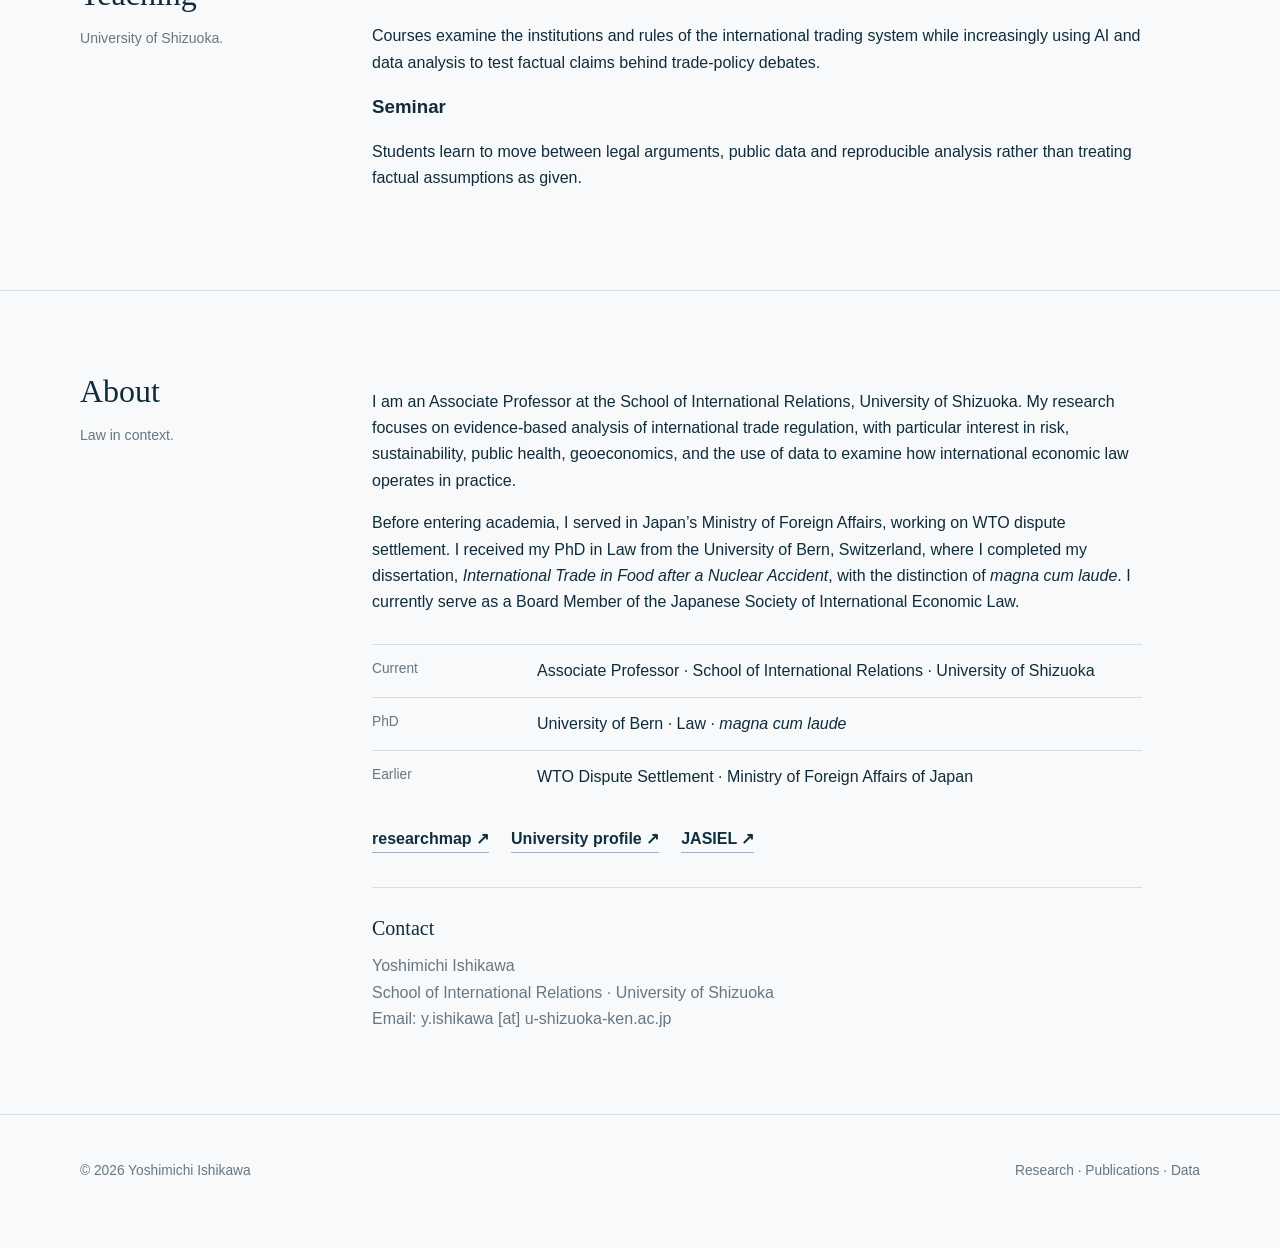
==== commit 57f67a9f: "Expand ACCTS research design and data" ====
--- a/index.html
+++ b/index.html
@@ -15,7 +15,7 @@
 .lead{font-size:clamp(1.12rem,2vw,1.45rem);max-width:780px;color:#3f4e61}.meta{display:flex;gap:12px 24px;flex-wrap:wrap;color:var(--muted);font-size:.92rem}.meta a,.textlink{color:var(--fjord);text-decoration:none;border-bottom:1px solid #9eb0c3}
 section{padding:82px 0;border-bottom:1px solid var(--line)}.grid{display:grid;grid-template-columns:220px 1fr;gap:72px}h2{font:400 2rem Georgia,serif;margin:0}.note{color:var(--muted);font-size:.88rem}
 .cards{display:grid;grid-template-columns:repeat(2,minmax(0,1fr));gap:18px}.card{background:var(--paper);border:1px solid var(--line);padding:28px;min-height:215px;display:flex;flex-direction:column}.card h3{font-size:1.12rem;margin:20px 0 8px}.card p{color:var(--muted);font-size:.93rem;margin:0}.status{margin-top:auto;padding-top:20px;color:#71849a;font-size:.8rem}
-.feature{background:var(--ice);padding:34px;margin-bottom:18px}.feature h3{font:400 1.55rem Georgia,serif;margin:18px 0 10px}.feature p{color:#526277}.coming{display:flex;gap:12px 24px;flex-wrap:wrap;margin-top:22px;color:#68798d;font-size:.88rem}.actions{display:flex;gap:12px 22px;flex-wrap:wrap;margin-top:22px}.actions a{color:var(--fjord);font-weight:650;text-decoration:none;border-bottom:1px solid #9eb0c3}.comment{padding:20px 0;border-top:1px solid var(--line)}.comment:first-child{border-top:0;padding-top:0}.comment .source{color:var(--fjord);font-size:.78rem;font-weight:750;letter-spacing:.06em;text-transform:uppercase}.comment h3{font:400 1.18rem Georgia,serif;margin:5px 0 6px}.comment p{color:var(--muted);font-size:.9rem;margin:0 0 8px}
+.feature{background:var(--ice);padding:34px;margin-bottom:18px}.feature h3{font:400 1.55rem Georgia,serif;margin:18px 0 10px}.feature p{color:#526277}.coming{display:flex;gap:12px 24px;flex-wrap:wrap;margin-top:22px;color:#68798d;font-size:.88rem}.actions{display:flex;gap:12px 22px;flex-wrap:wrap;margin-top:22px}.actions a{color:var(--fjord);font-weight:650;text-decoration:none;border-bottom:1px solid #9eb0c3}.research-detail{margin-top:18px;padding:28px;background:var(--paper);border:1px solid var(--line)}.research-detail summary{cursor:pointer;color:var(--fjord);font-weight:700}.research-detail h4{font-family:Georgia,serif;font-size:1.15rem;margin:24px 0 8px}.research-detail p,.research-detail li{color:var(--muted);font-size:.92rem}.research-detail ul{padding-left:20px}.comment{padding:20px 0;border-top:1px solid var(--line)}.comment:first-child{border-top:0;padding-top:0}.comment .source{color:var(--fjord);font-size:.78rem;font-weight:750;letter-spacing:.06em;text-transform:uppercase}.comment h3{font:400 1.18rem Georgia,serif;margin:5px 0 6px}.comment p{color:var(--muted);font-size:.9rem;margin:0 0 8px}
 .pub{padding:23px 0;border-top:1px solid var(--line)}.pub:first-child{border-top:0;padding-top:0}.year{color:var(--fjord);font-size:.78rem;font-weight:750;letter-spacing:.08em}.pt{font:400 1.23rem Georgia,serif;margin:5px 0}.pm{color:var(--muted);font-size:.9rem}
 .copy{max-width:770px}.supervisor-link{color:var(--fjord);font-weight:650;text-decoration:none;border-bottom:1px solid #9eb0c3}.contact{margin-top:34px;padding-top:24px;border-top:1px solid var(--line)}.contact h3{font-family:Georgia,"Times New Roman",serif;font-weight:400;font-size:1.25rem;margin:0 0 8px}.contact p{margin:0;color:var(--muted)}.copy h3{margin:0 0 8px}.timeline{margin-top:28px}.time{display:grid;grid-template-columns:145px 1fr;gap:20px;padding:13px 0;border-top:1px solid var(--line)}.time span{color:var(--muted);font-size:.86rem}
 footer{padding:45px 0 65px;color:var(--muted);font-size:.86rem}.foot{display:flex;justify-content:space-between;gap:20px;flex-wrap:wrap}
@@ -49,13 +49,32 @@
 <div class="feature">
 <div class="tag">Trade × Sustainability · Current project</div>
 <h3>ACCTS — Environmental Goods &amp; Fossil-Fuel Subsidies</h3>
-<p>This project examines the gap between legal innovation and actual policy change under the Agreement on Climate Change, Trade and Sustainability (ACCTS).</p>
-<p>It focuses on two of the Agreement’s core disciplines: tariff elimination for environmental goods and new rules on fossil-fuel subsidies. The empirical analysis asks how much the four founding signatories — Costa Rica, Iceland, New Zealand and Switzerland — would actually need to change their pre-existing policies to comply with these new rules.</p>
-<p>For environmental goods, the project maps the final ACCTS Annex II list to 316 unique HS6 subheadings and compares pre-ACCTS tariff treatment across 66 economies, taking account of preferential tariffs under FTAs and other arrangements. The fossil-fuel subsidy analysis uses OECD support data and examines how major existing support measures interact with the new ACCTS disciplines.</p>
-<p>The broader question is whether ACCTS matters primarily because it requires immediate policy change from its founding members, or because it establishes a pathfinder framework that could become more consequential as additional economies join.</p>
-<p><strong>Publication status:</strong><br>Manuscript submitted for publication. The paper and its supplementary research materials are not publicly available at this stage.</p>
-<p><strong>Planned open materials:</strong><br>Following publication and subject to the publisher’s policies, this page is intended to provide the underlying datasets, methodological documentation and replication materials.</p>
+<p>This project uses trade and fossil-fuel-support data to examine the gap between <strong>legal innovation and actual policy change</strong> under the Agreement on Climate Change, Trade and Sustainability (ACCTS).</p>
+<p>The environmental-goods analysis maps the final ACCTS Annex II list to <strong>316 unique HS6 subheadings</strong> and compares pre-ACCTS tariff treatment across <strong>66 economies</strong> using UNCTAD TRAINS / World Bank WITS tariff data, including preferential treatment under FTAs and other arrangements. The fossil-fuel-subsidy analysis combines OECD Fossil Fuel Support data with measure-level legal analysis to examine how existing support policies interact with the new ACCTS disciplines.</p>
+<p>The manuscript has been submitted for publication. The paper and supplementary research materials are not publicly available at this stage. Following publication, and subject to the publisher’s policies, the underlying datasets, methodological documentation and replication materials are intended to be released here.</p>
 <div class="coming"><span>Manuscript · submitted</span><span>Data &amp; replication materials · planned for release following publication</span></div>
+
+<details class="research-detail">
+<summary>Research design &amp; data — details</summary>
+<h4>Research question</h4>
+<p>ACCTS creates legally novel disciplines, but legal novelty does not necessarily imply large immediate changes in the policies of its founding signatories. The project asks how much Costa Rica, Iceland, New Zealand and Switzerland would actually need to change their existing policies to comply with the Agreement’s rules on environmental goods and fossil-fuel subsidies.</p>
+
+<h4>Environmental goods</h4>
+<p>ACCTS Annex II contains 360 entries. After removing repeated HS6 codes, the empirical analysis works with 316 unique HS6 subheadings. It uses effectively applied tariff (AHS) data from UNCTAD TRAINS / World Bank WITS to identify pre-ACCTS tariff treatment, including preferential rates available under FTAs and other arrangements.</p>
+<p>The four ACCTS signatories are compared with a broader sample of 66 economies. This distinguishes the creation of a new legal obligation from the amount of additional tariff liberalisation that the founding members actually need to undertake.</p>
+
+<h4>Fossil-fuel subsidies</h4>
+<p>This part uses OECD Fossil Fuel Support data to compare recorded support across the four ACCTS signatories. It then conducts measure-level legal analysis of major Swiss support measures. The analysis distinguishes measures recorded as support in the OECD dataset from the separate legal question of whether those measures fall within the definitions, prohibitions and exceptions in ACCTS Chapter 4.</p>
+
+<h4>Replication materials</h4>
+<p>Three supplementary research workbooks have been prepared for independent verification and replication:</p>
+<ul>
+<li>Mapping of ACCTS Annex II Entries to Unique HS6 Subheadings</li>
+<li>AHS-Based Tariff Analysis of ACCTS Annex II Environmental Goods</li>
+<li>OECD Fossil Fuel Support Comparison</li>
+</ul>
+<p>These materials are not publicly available while the manuscript is in the Springer publication process. They are planned for release following publication, subject to the publisher’s policies.</p>
+</details>
 </div>
 </div></div></section>
 
@@ -69,7 +88,7 @@
 <article class="pub">
 <div class="year">2020 · DOCTORAL DISSERTATION</div>
 <div class="pt">International Trade in Food after a Nuclear Accident</div>
-<div class="pm">Doctoral Dissertation · University of Bern · Faculty of Law · 2020<br>PhD in Law · <em>magna cum laude</em><br>Supervised by <a class="supervisor-link" href="https://www.uniaktuell.unibe.ch/2025/will_trump_derail_world_trade/index_eng.html" target="_blank" rel="noopener">Prof. Thomas Cottier ↗</a><br>DOI: <a class="supervisor-link" href="https://doi.org/10.48549/3611" target="_blank" rel="noopener">10.48549/3611 ↗</a></div>
+<div class="pm">Doctoral Dissertation · University of Bern · Faculty of Law · 2020<br>PhD in Law · <em>magna cum laude</em><br>Supervised by <a class="supervisor-link" href="https://www.wti.org/institute/people/detail/4/cottier-thomas/" target="_blank" rel="noopener">Prof. Thomas Cottier ↗</a><br>DOI: <a class="supervisor-link" href="https://doi.org/10.48549/3611" target="_blank" rel="noopener">10.48549/3611 ↗</a></div>
 <p><a class="textlink" href="https://boristheses.unibe.ch/3611/" target="_blank" rel="noopener">Read dissertation ↗</a> &nbsp; <a class="textlink" href="https://boristheses.unibe.ch/3611/1/20ishikawa_y.pdf" target="_blank" rel="noopener">Full PDF ↗</a></p>
 </article>
 <p><a class="textlink" href="https://researchmap.jp/y.ishikawa" target="_blank" rel="noopener">Complete publication record on researchmap ↗</a></p>
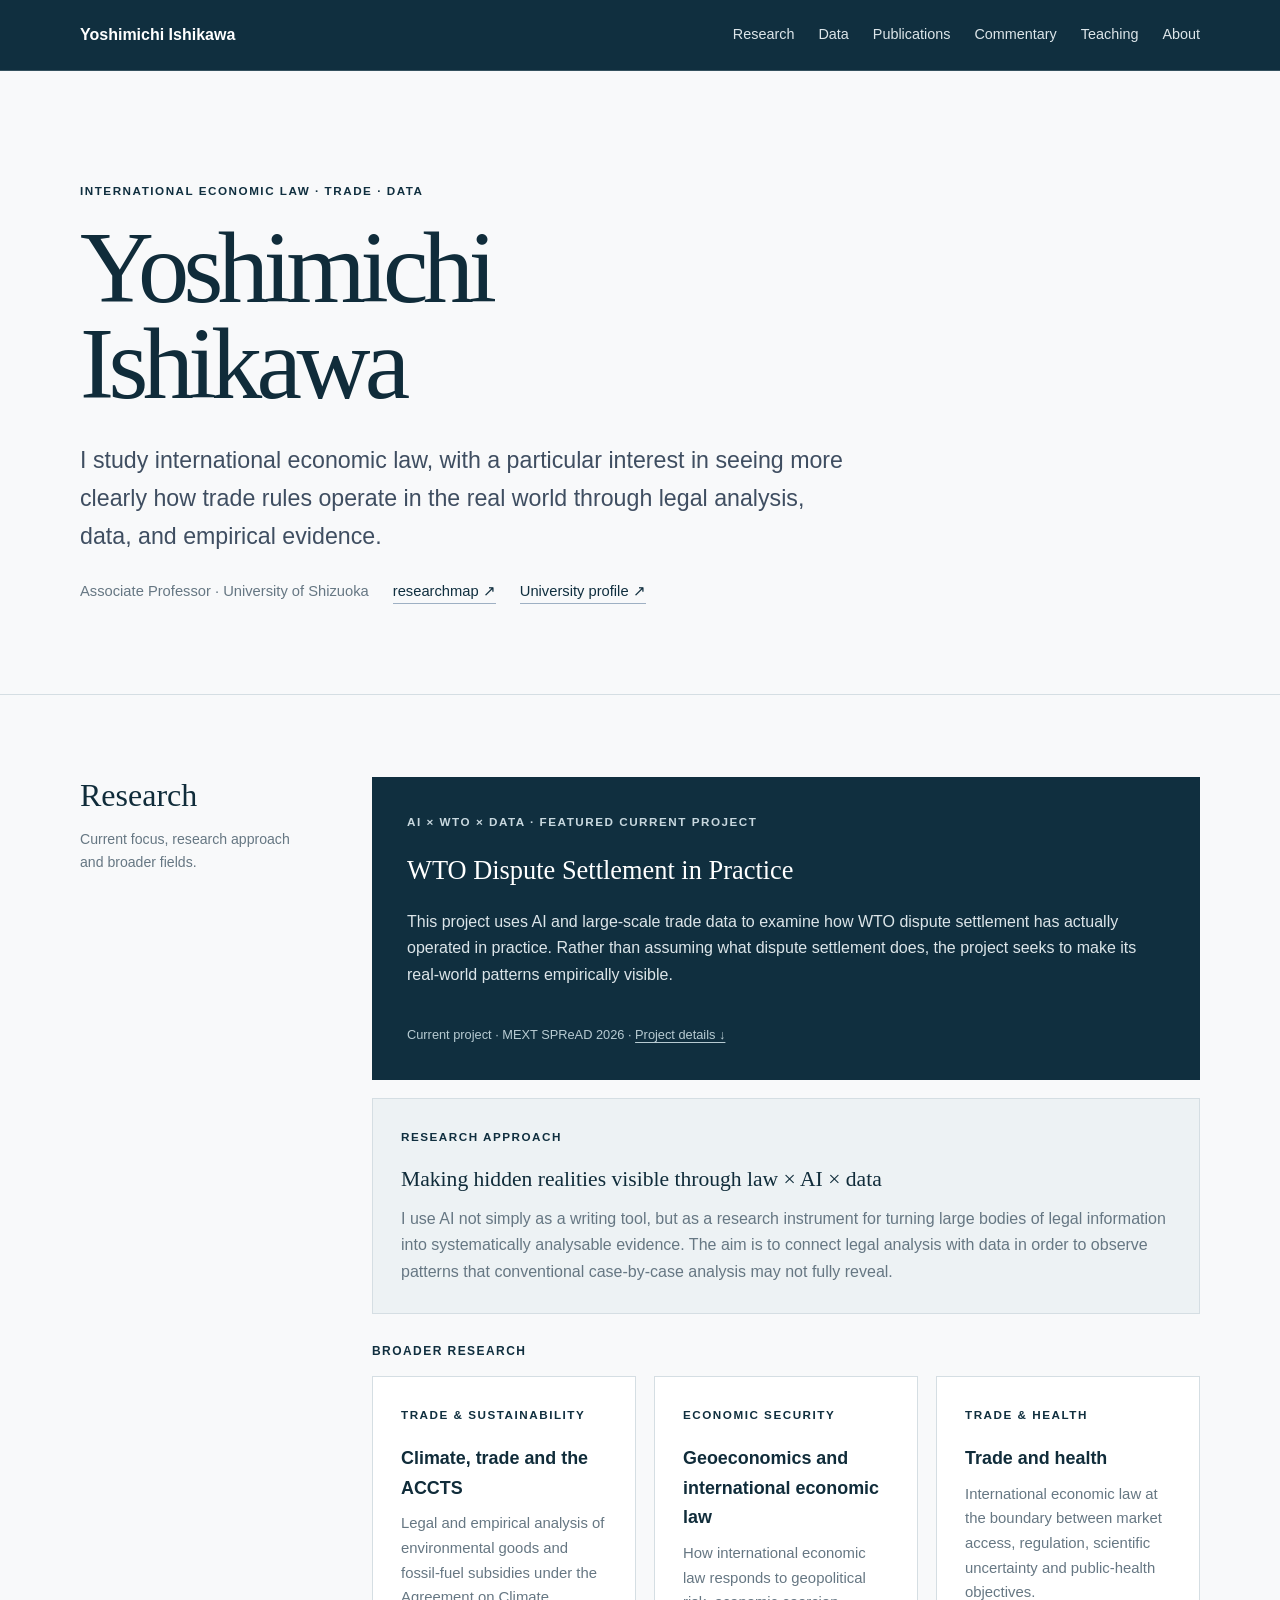
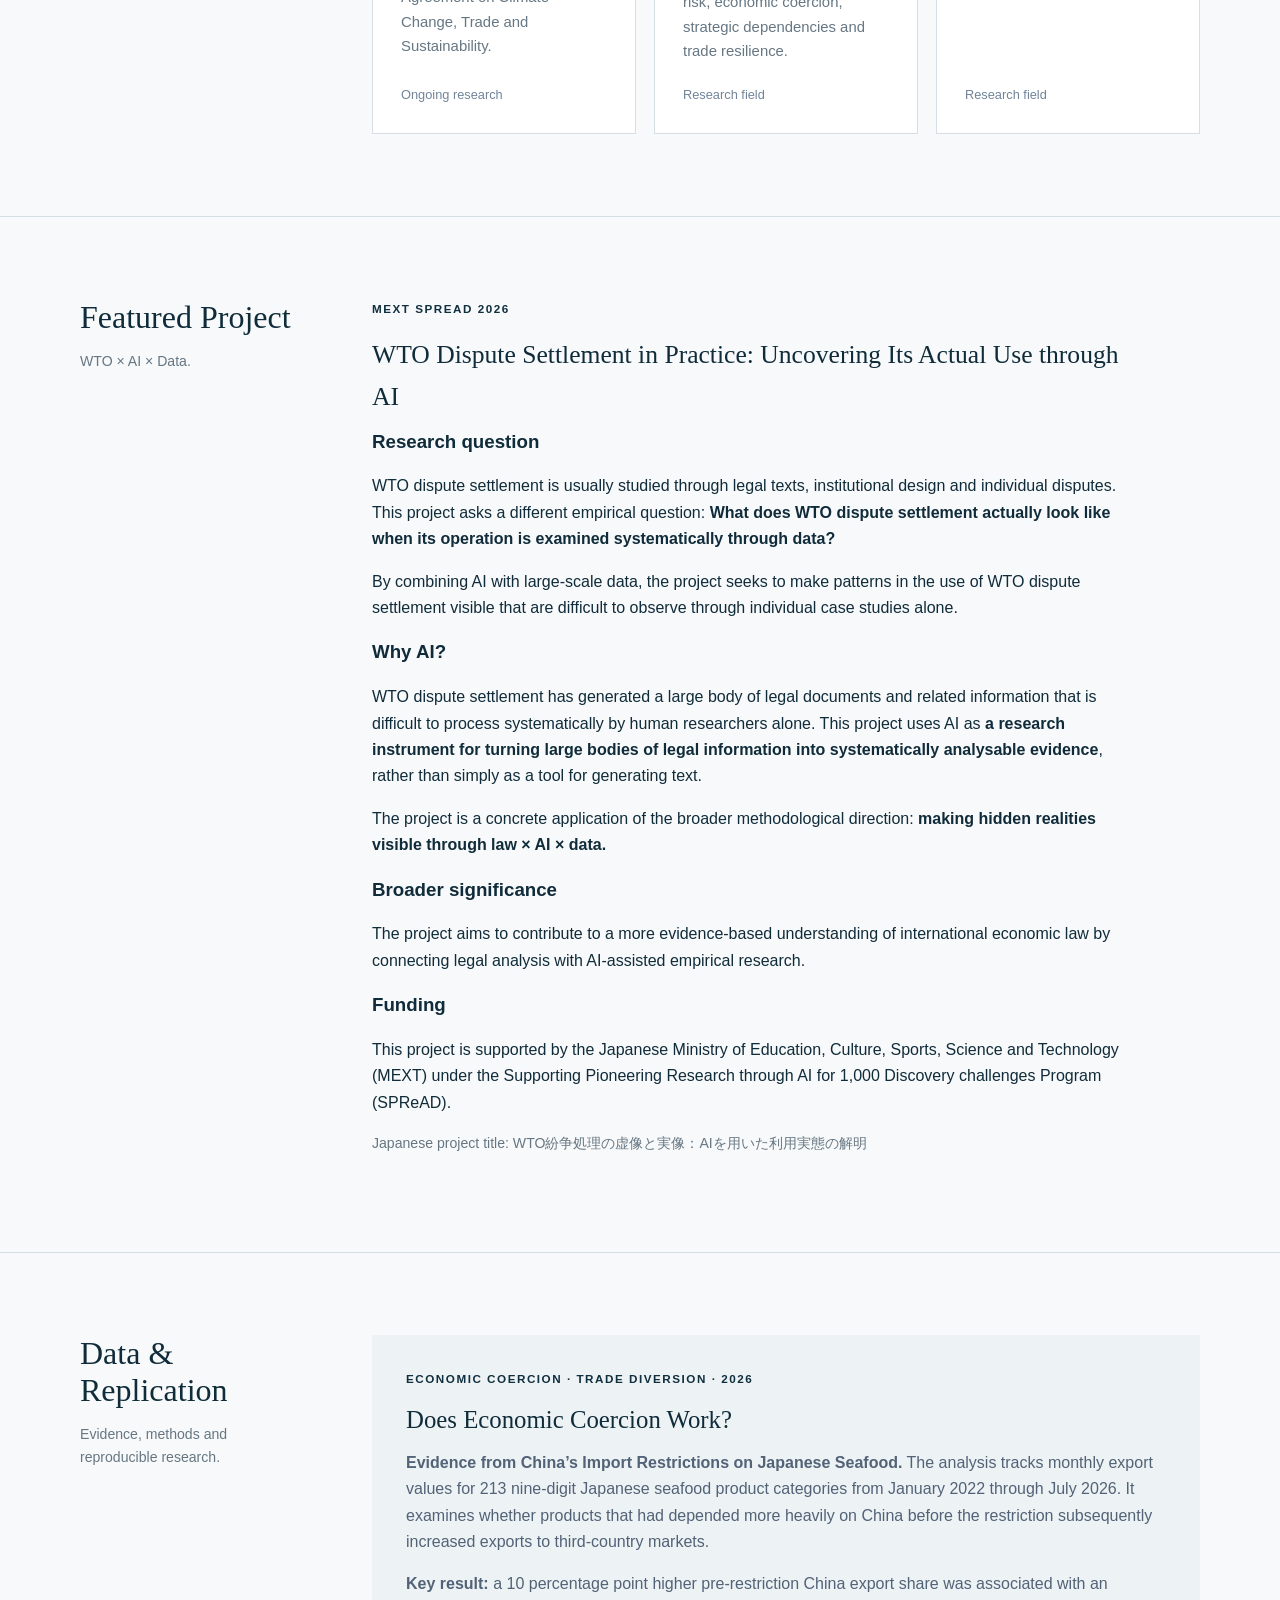
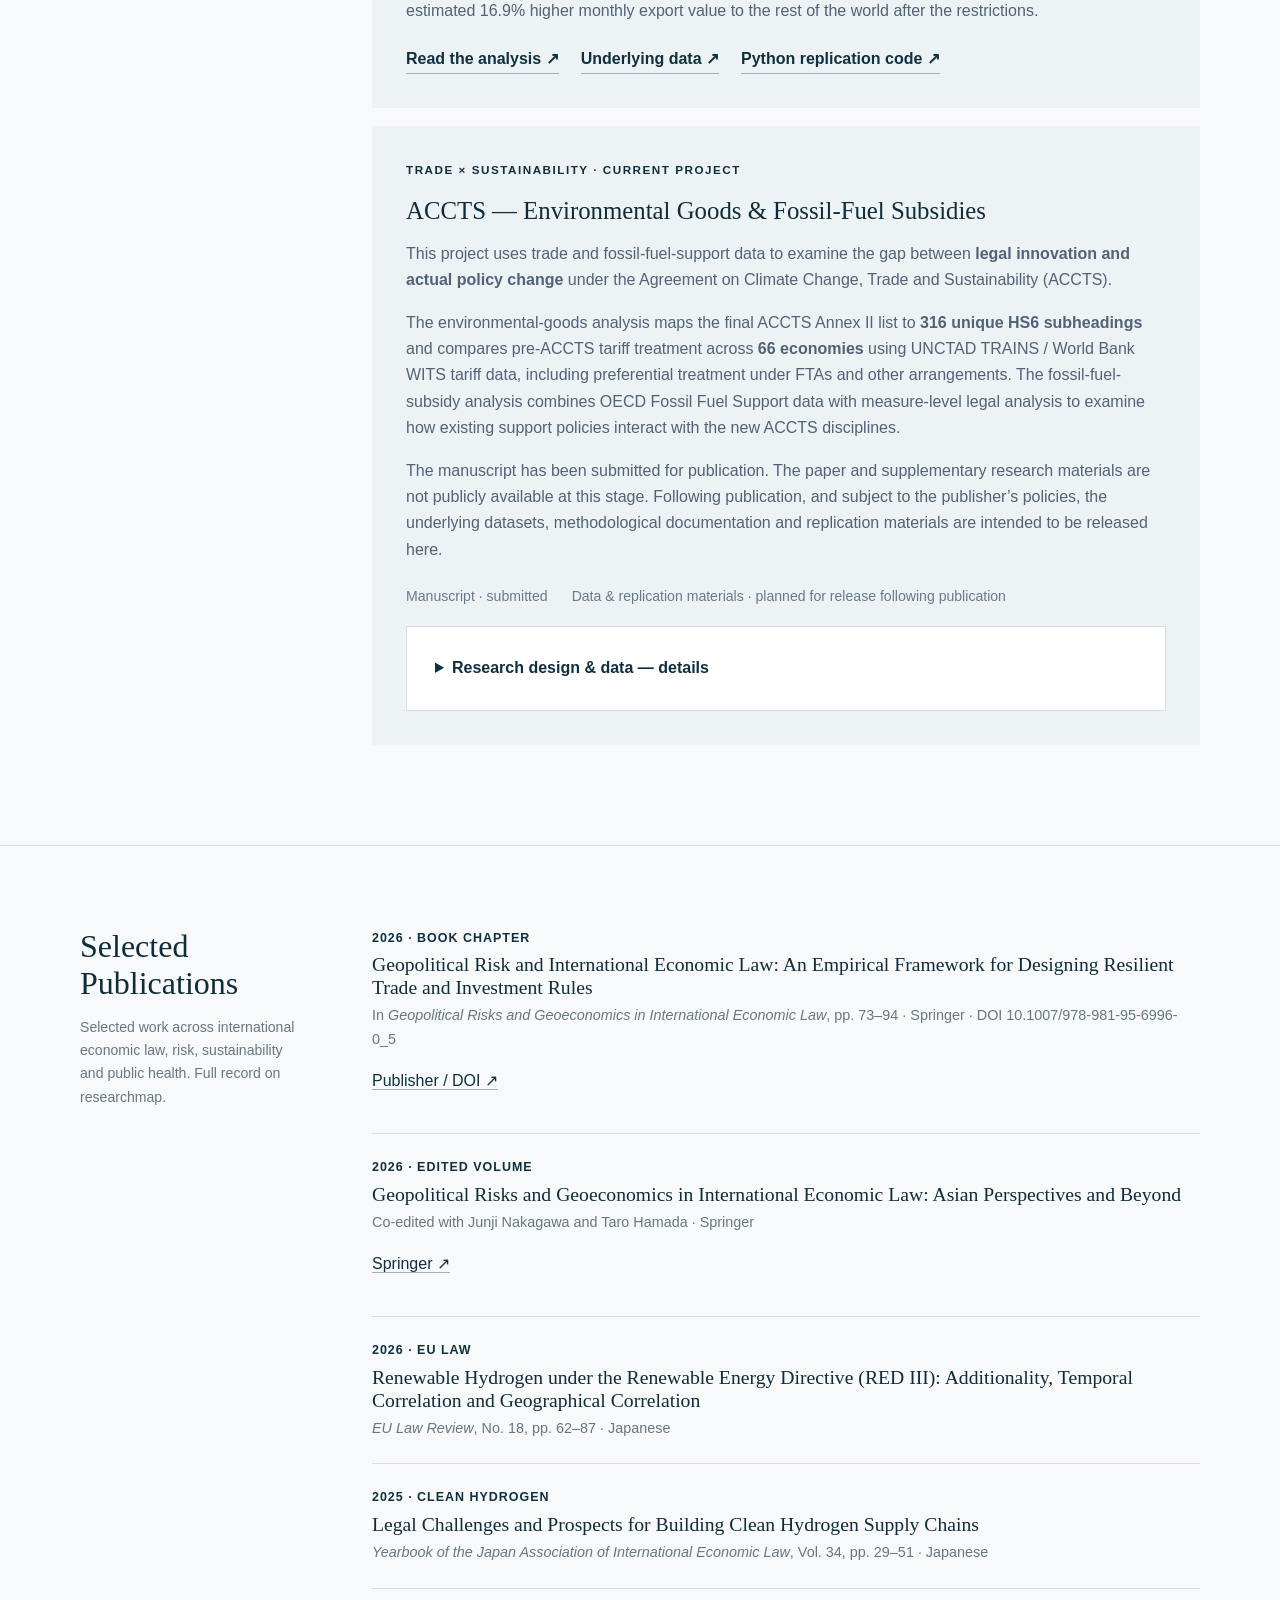
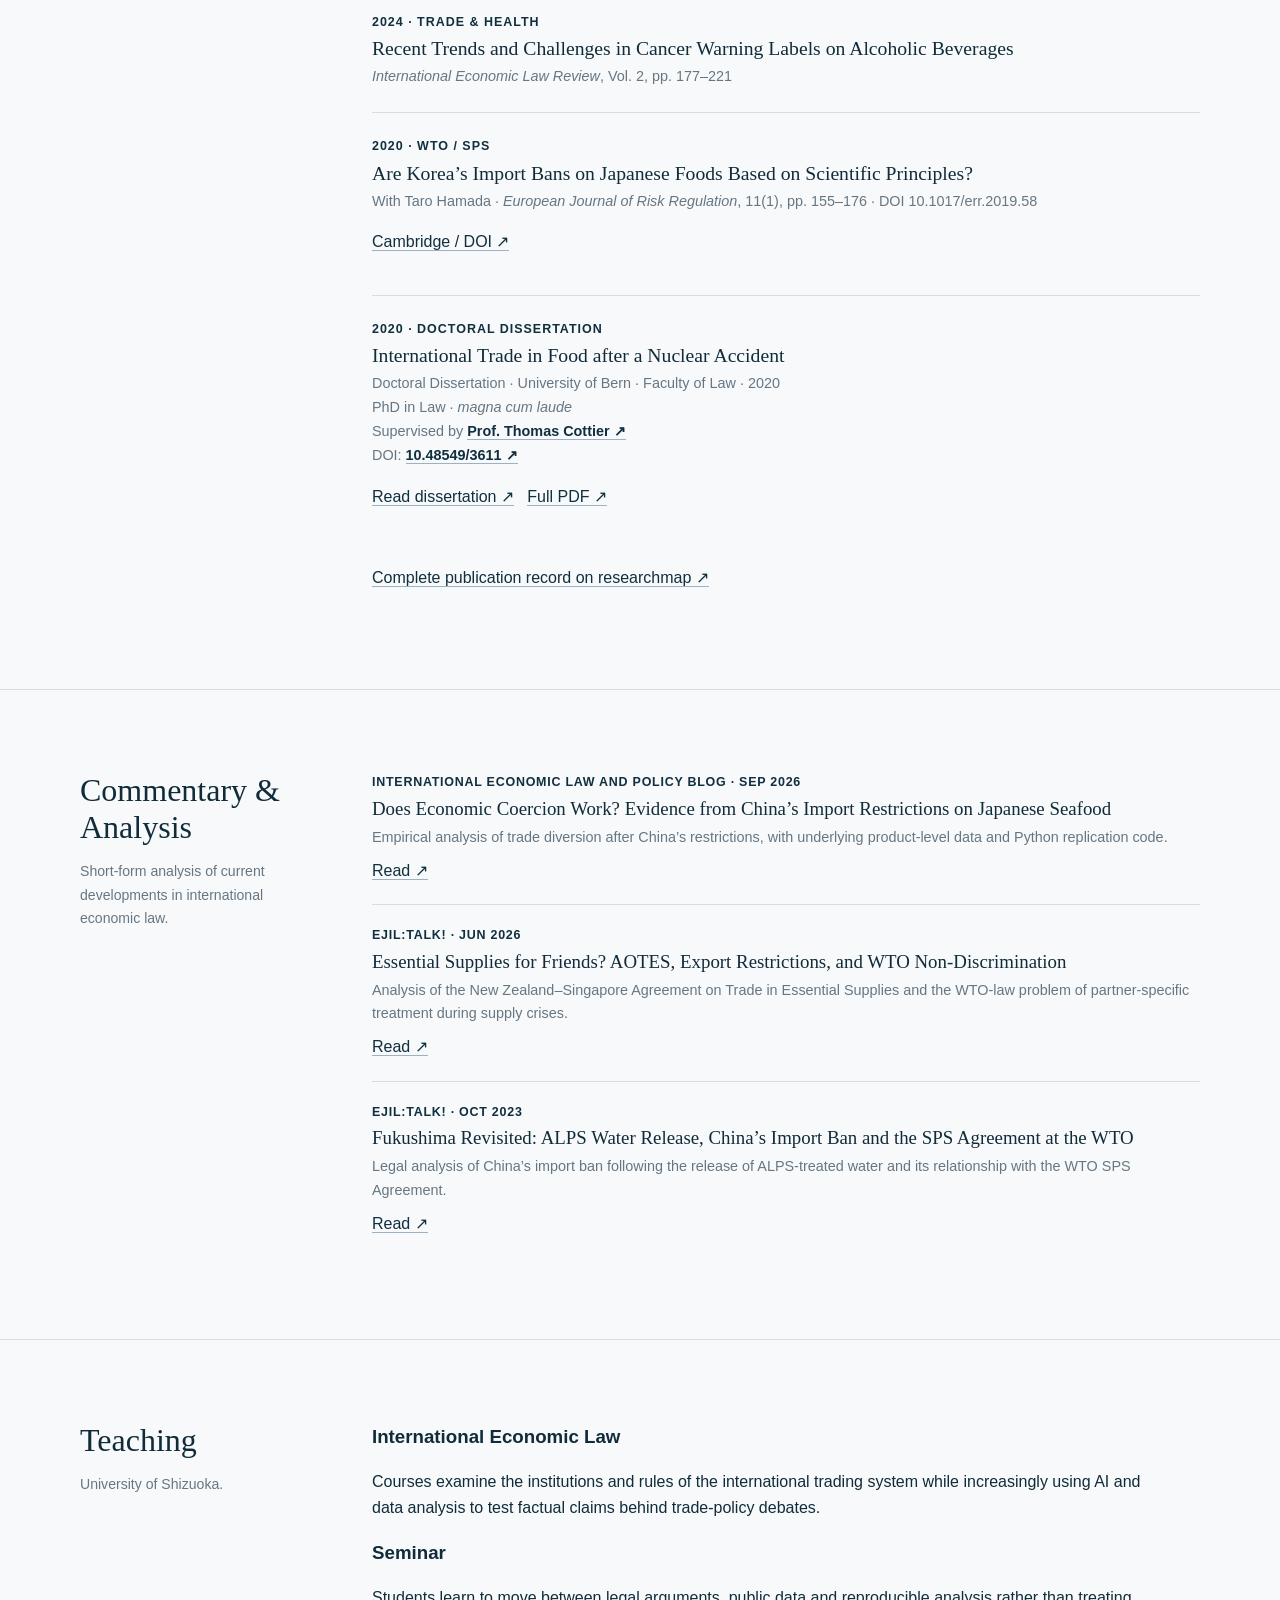
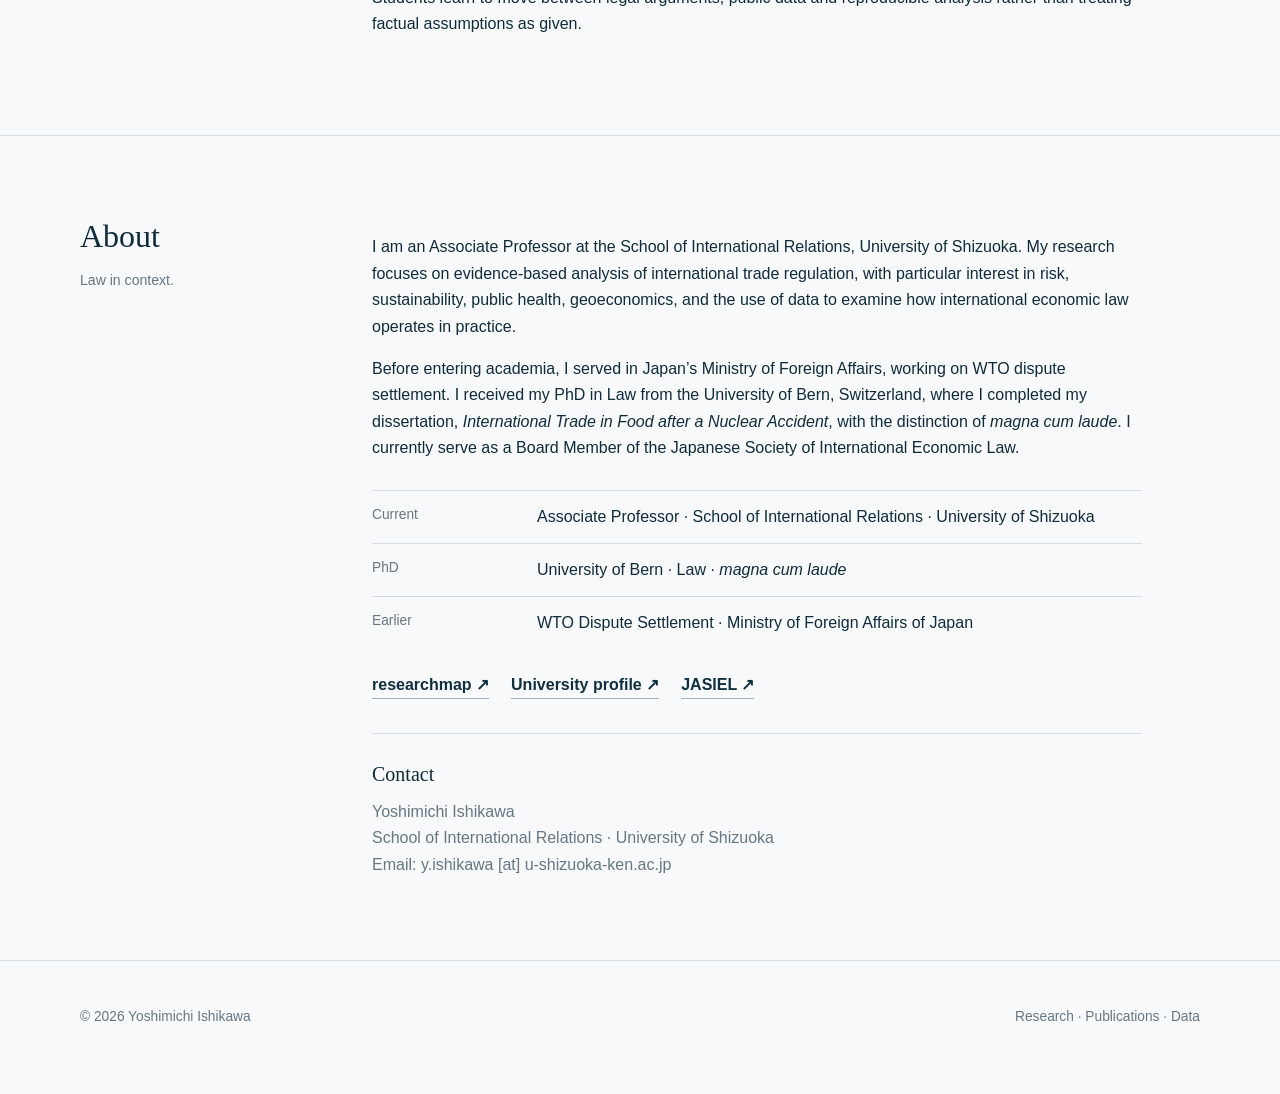
==== commit 3cd45eec: "Feature SPReAD WTO AI research project" ====
--- a/index.html
+++ b/index.html
@@ -14,12 +14,12 @@
 h1{font-family:Georgia,serif;font-weight:400;font-size:clamp(3.2rem,8vw,6.8rem);line-height:.93;letter-spacing:-.055em;margin:20px 0 30px}
 .lead{font-size:clamp(1.12rem,2vw,1.45rem);max-width:780px;color:#3f4e61}.meta{display:flex;gap:12px 24px;flex-wrap:wrap;color:var(--muted);font-size:.92rem}.meta a,.textlink{color:var(--fjord);text-decoration:none;border-bottom:1px solid #9eb0c3}
 section{padding:82px 0;border-bottom:1px solid var(--line)}.grid{display:grid;grid-template-columns:220px 1fr;gap:72px}h2{font:400 2rem Georgia,serif;margin:0}.note{color:var(--muted);font-size:.88rem}
-.cards{display:grid;grid-template-columns:repeat(2,minmax(0,1fr));gap:18px}.card{background:var(--paper);border:1px solid var(--line);padding:28px;min-height:215px;display:flex;flex-direction:column}.card h3{font-size:1.12rem;margin:20px 0 8px}.card p{color:var(--muted);font-size:.93rem;margin:0}.status{margin-top:auto;padding-top:20px;color:#71849a;font-size:.8rem}
+.featured{background:var(--fjord);color:#fff;border:1px solid var(--fjord);padding:34px;margin-bottom:18px}.featured .tag{color:#c8d8df}.featured h3{font-family:Georgia,serif;font-weight:400;font-size:1.65rem;margin:18px 0 10px}.featured p{color:#dce5e9;max-width:780px}.featured .status{color:#b7cbd2}.featured a{color:inherit;text-underline-offset:3px}.approach{background:var(--ice);border:1px solid var(--line);padding:28px;margin-bottom:26px}.approach h3{font-family:Georgia,serif;font-weight:400;font-size:1.35rem;margin:16px 0 8px}.approach p{color:var(--muted);margin:0}.subhead{font-size:.75rem;text-transform:uppercase;letter-spacing:.12em;color:var(--fjord);font-weight:750;margin:28px 0 14px}.cards{display:grid;grid-template-columns:repeat(3,minmax(0,1fr));gap:18px}.card{background:var(--paper);border:1px solid var(--line);padding:28px;min-height:215px;display:flex;flex-direction:column}.card h3{font-size:1.12rem;margin:20px 0 8px}.card p{color:var(--muted);font-size:.93rem;margin:0}.status{margin-top:auto;padding-top:20px;color:#71849a;font-size:.8rem}
 .feature{background:var(--ice);padding:34px;margin-bottom:18px}.feature h3{font:400 1.55rem Georgia,serif;margin:18px 0 10px}.feature p{color:#526277}.coming{display:flex;gap:12px 24px;flex-wrap:wrap;margin-top:22px;color:#68798d;font-size:.88rem}.actions{display:flex;gap:12px 22px;flex-wrap:wrap;margin-top:22px}.actions a{color:var(--fjord);font-weight:650;text-decoration:none;border-bottom:1px solid #9eb0c3}.research-detail{margin-top:18px;padding:28px;background:var(--paper);border:1px solid var(--line)}.research-detail summary{cursor:pointer;color:var(--fjord);font-weight:700}.research-detail h4{font-family:Georgia,serif;font-size:1.15rem;margin:24px 0 8px}.research-detail p,.research-detail li{color:var(--muted);font-size:.92rem}.research-detail ul{padding-left:20px}.comment{padding:20px 0;border-top:1px solid var(--line)}.comment:first-child{border-top:0;padding-top:0}.comment .source{color:var(--fjord);font-size:.78rem;font-weight:750;letter-spacing:.06em;text-transform:uppercase}.comment h3{font:400 1.18rem Georgia,serif;margin:5px 0 6px}.comment p{color:var(--muted);font-size:.9rem;margin:0 0 8px}
 .pub{padding:23px 0;border-top:1px solid var(--line)}.pub:first-child{border-top:0;padding-top:0}.year{color:var(--fjord);font-size:.78rem;font-weight:750;letter-spacing:.08em}.pt{font:400 1.23rem Georgia,serif;margin:5px 0}.pm{color:var(--muted);font-size:.9rem}
 .copy{max-width:770px}.supervisor-link{color:var(--fjord);font-weight:650;text-decoration:none;border-bottom:1px solid #9eb0c3}.contact{margin-top:34px;padding-top:24px;border-top:1px solid var(--line)}.contact h3{font-family:Georgia,"Times New Roman",serif;font-weight:400;font-size:1.25rem;margin:0 0 8px}.contact p{margin:0;color:var(--muted)}.copy h3{margin:0 0 8px}.timeline{margin-top:28px}.time{display:grid;grid-template-columns:145px 1fr;gap:20px;padding:13px 0;border-top:1px solid var(--line)}.time span{color:var(--muted);font-size:.86rem}
 footer{padding:45px 0 65px;color:var(--muted);font-size:.86rem}.foot{display:flex;justify-content:space-between;gap:20px;flex-wrap:wrap}
-@media(max-width:760px){.wrap{width:min(calc(100% - 28px),var(--max))}nav{padding:14px 0;align-items:flex-start}.links{gap:8px 14px;justify-content:flex-end}.hero{padding:72px 0 62px}.grid{grid-template-columns:1fr;gap:28px}.cards{grid-template-columns:1fr}section{padding:58px 0;scroll-margin-top:84px}.time{grid-template-columns:1fr;gap:2px}}
+@media(max-width:900px){.cards{grid-template-columns:1fr}}@media(max-width:760px){.wrap{width:min(calc(100% - 28px),var(--max))}nav{padding:14px 0;align-items:flex-start}.links{gap:8px 14px;justify-content:flex-end}.hero{padding:72px 0 62px}.grid{grid-template-columns:1fr;gap:28px}.cards{grid-template-columns:1fr}section{padding:58px 0;scroll-margin-top:84px}.time{grid-template-columns:1fr;gap:2px}}
 </style>
 </head>
 <body>
@@ -27,11 +27,46 @@
 <main id="top">
 <div class="hero"><div class="wrap"><div class="eyebrow">International Economic Law · Trade · Data</div><h1>Yoshimichi<br>Ishikawa</h1><p class="lead">I study international economic law, with a particular interest in seeing more clearly how trade rules operate in the real world through legal analysis, data, and empirical evidence.</p><div class="meta"><span>Associate Professor · University of Shizuoka</span><a href="https://researchmap.jp/y.ishikawa" target="_blank">researchmap ↗</a><a href="https://eng.u-shizuoka-ken.ac.jp/research/researchers/international/" target="_blank">University profile ↗</a></div></div></div>
 
-<section id="research"><div class="wrap grid"><div><h2>Research</h2><p class="note">Current questions and projects.</p></div><div class="cards">
-<article class="card"><div class="tag">Trade × Sustainability</div><h3>Climate, trade and the ACCTS</h3><p>Legal and empirical analysis of environmental goods and fossil-fuel subsidies under the Agreement on Climate Change, Trade and Sustainability.</p><div class="status">Current project</div></article>
-<article class="card"><div class="tag">WTO · Public Health</div><h3>Trade and health</h3><p>International economic law at the boundary between market access, regulation and public-health objectives.</p><div class="status">Research field</div></article>
-<article class="card"><div class="tag">Economic Security</div><h3>Geoeconomics and international economic law</h3><p>How international economic law responds to geopolitical risk, economic coercion and strategic dependencies.</p><div class="status">Research field</div></article>
-<article class="card"><div class="tag">Law × AI × Data</div><h3>Making hidden realities visible</h3><p>Using AI and reproducible data analysis to test legal and policy claims that doctrinal analysis alone cannot fully observe.</p><div class="status">Methodological direction</div></article>
+<section id="research"><div class="wrap grid"><div><h2>Research</h2><p class="note">Current focus, research approach and broader fields.</p></div><div>
+<article class="featured">
+<div class="tag">AI × WTO × DATA · Featured current project</div>
+<h3>WTO Dispute Settlement in Practice</h3>
+<p>This project uses AI and large-scale trade data to examine how WTO dispute settlement has actually operated in practice. Rather than assuming what dispute settlement does, the project seeks to make its real-world patterns empirically visible.</p>
+<div class="status">Current project · MEXT SPReAD 2026 · <a href="#spread-project">Project details ↓</a></div>
+</article>
+
+<div class="approach">
+<div class="tag">Research approach</div>
+<h3>Making hidden realities visible through law × AI × data</h3>
+<p>I use AI not simply as a writing tool, but as a research instrument for turning large bodies of legal information into systematically analysable evidence. The aim is to connect legal analysis with data in order to observe patterns that conventional case-by-case analysis may not fully reveal.</p>
+</div>
+
+<div class="subhead">Broader research</div>
+<div class="cards">
+<article class="card"><div class="tag">Trade &amp; Sustainability</div><h3>Climate, trade and the ACCTS</h3><p>Legal and empirical analysis of environmental goods and fossil-fuel subsidies under the Agreement on Climate Change, Trade and Sustainability.</p><div class="status">Ongoing research</div></article>
+<article class="card"><div class="tag">Economic Security</div><h3>Geoeconomics and international economic law</h3><p>How international economic law responds to geopolitical risk, economic coercion, strategic dependencies and trade resilience.</p><div class="status">Research field</div></article>
+<article class="card"><div class="tag">Trade &amp; Health</div><h3>Trade and health</h3><p>International economic law at the boundary between market access, regulation, scientific uncertainty and public-health objectives.</p><div class="status">Research field</div></article>
+</div>
+</div></div></section>
+
+<section id="spread-project"><div class="wrap grid"><div><h2>Featured Project</h2><p class="note">WTO × AI × Data.</p></div><div class="copy">
+<div class="tag">MEXT SPReAD 2026</div>
+<h3 style="font-family:Georgia,serif;font-weight:400;font-size:1.6rem;margin-top:16px">WTO Dispute Settlement in Practice: Uncovering Its Actual Use through AI</h3>
+
+<h3>Research question</h3>
+<p>WTO dispute settlement is usually studied through legal texts, institutional design and individual disputes. This project asks a different empirical question: <strong>What does WTO dispute settlement actually look like when its operation is examined systematically through data?</strong></p>
+<p>By combining AI with large-scale data, the project seeks to make patterns in the use of WTO dispute settlement visible that are difficult to observe through individual case studies alone.</p>
+
+<h3>Why AI?</h3>
+<p>WTO dispute settlement has generated a large body of legal documents and related information that is difficult to process systematically by human researchers alone. This project uses AI as <strong>a research instrument for turning large bodies of legal information into systematically analysable evidence</strong>, rather than simply as a tool for generating text.</p>
+<p>The project is a concrete application of the broader methodological direction: <strong>making hidden realities visible through law × AI × data.</strong></p>
+
+<h3>Broader significance</h3>
+<p>The project aims to contribute to a more evidence-based understanding of international economic law by connecting legal analysis with AI-assisted empirical research.</p>
+
+<h3>Funding</h3>
+<p>This project is supported by the Japanese Ministry of Education, Culture, Sports, Science and Technology (MEXT) under the Supporting Pioneering Research through AI for 1,000 Discovery challenges Program (SPReAD).</p>
+<p class="note">Japanese project title: WTO紛争処理の虚像と実像：AIを用いた利用実態の解明</p>
 </div></div></section>
 
 <section id="data"><div class="wrap grid"><div><h2>Data &amp; Replication</h2><p class="note">Evidence, methods and reproducible research.</p></div><div>
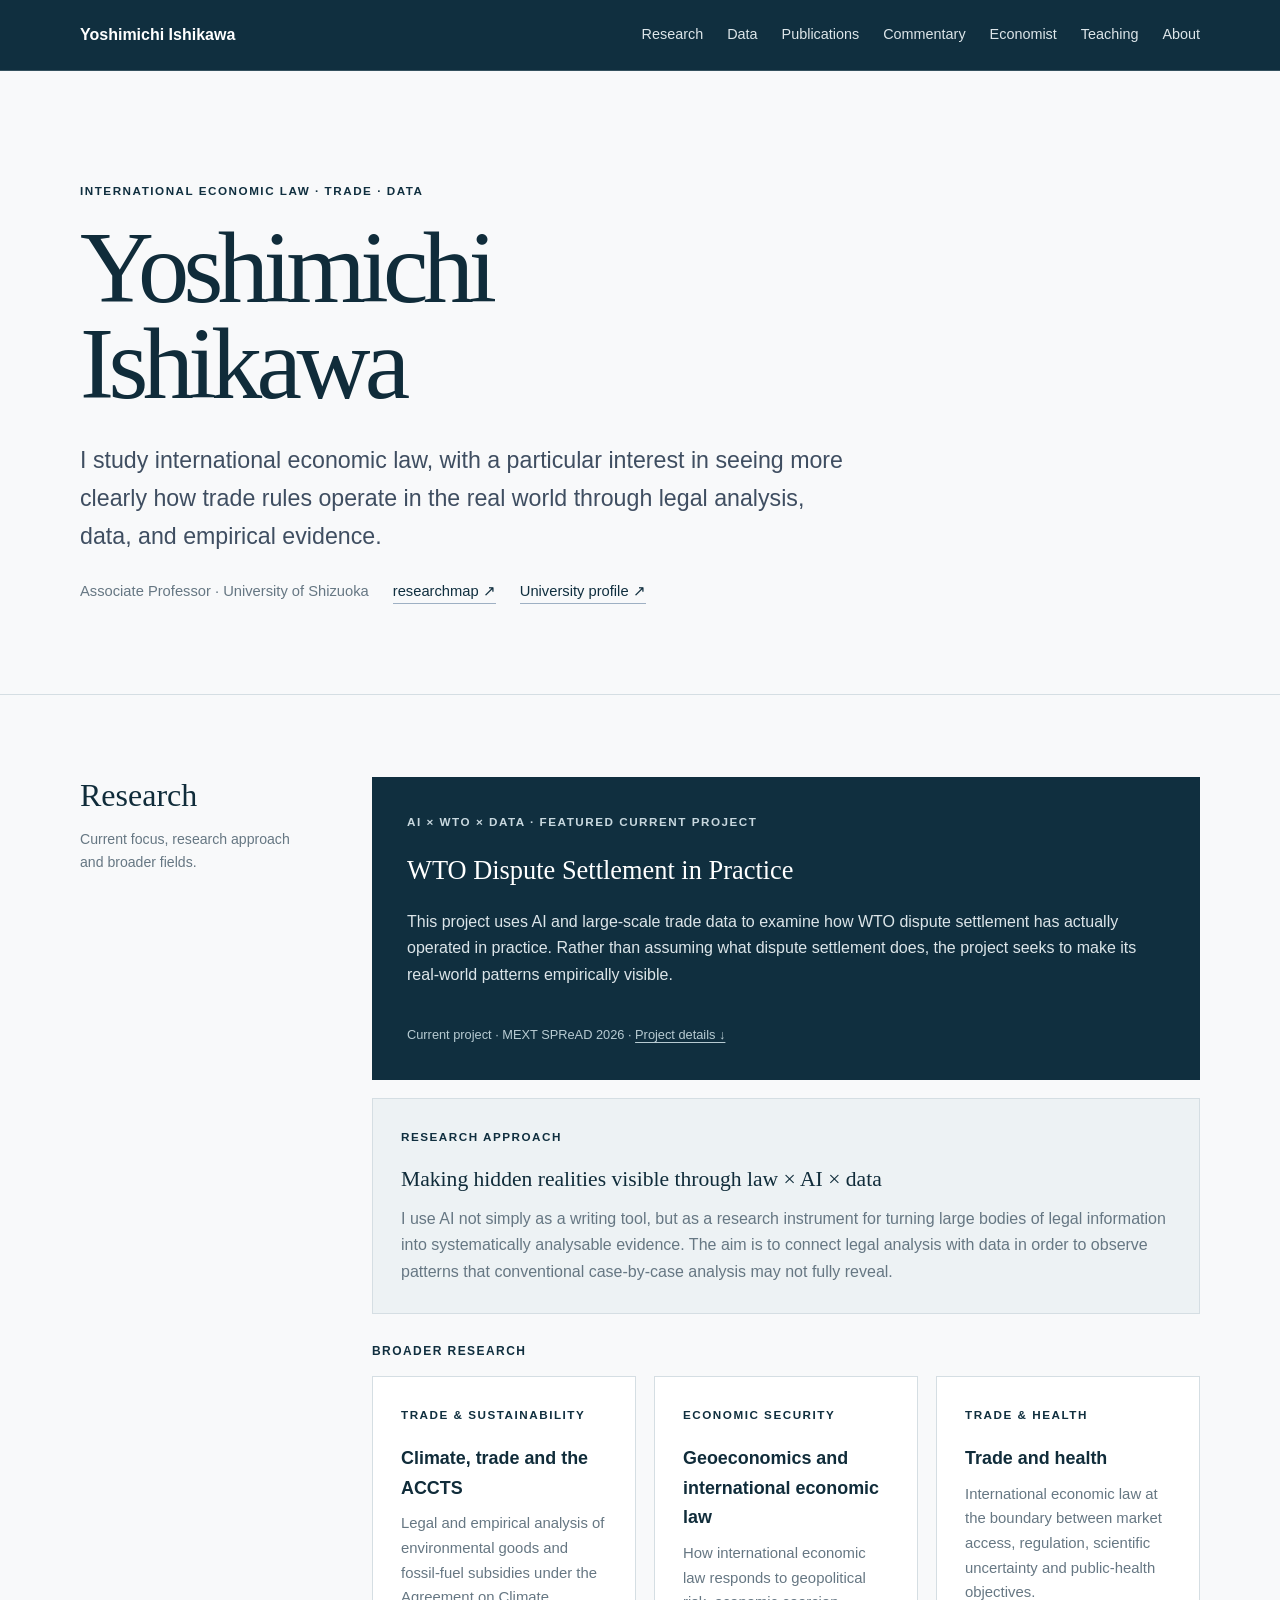
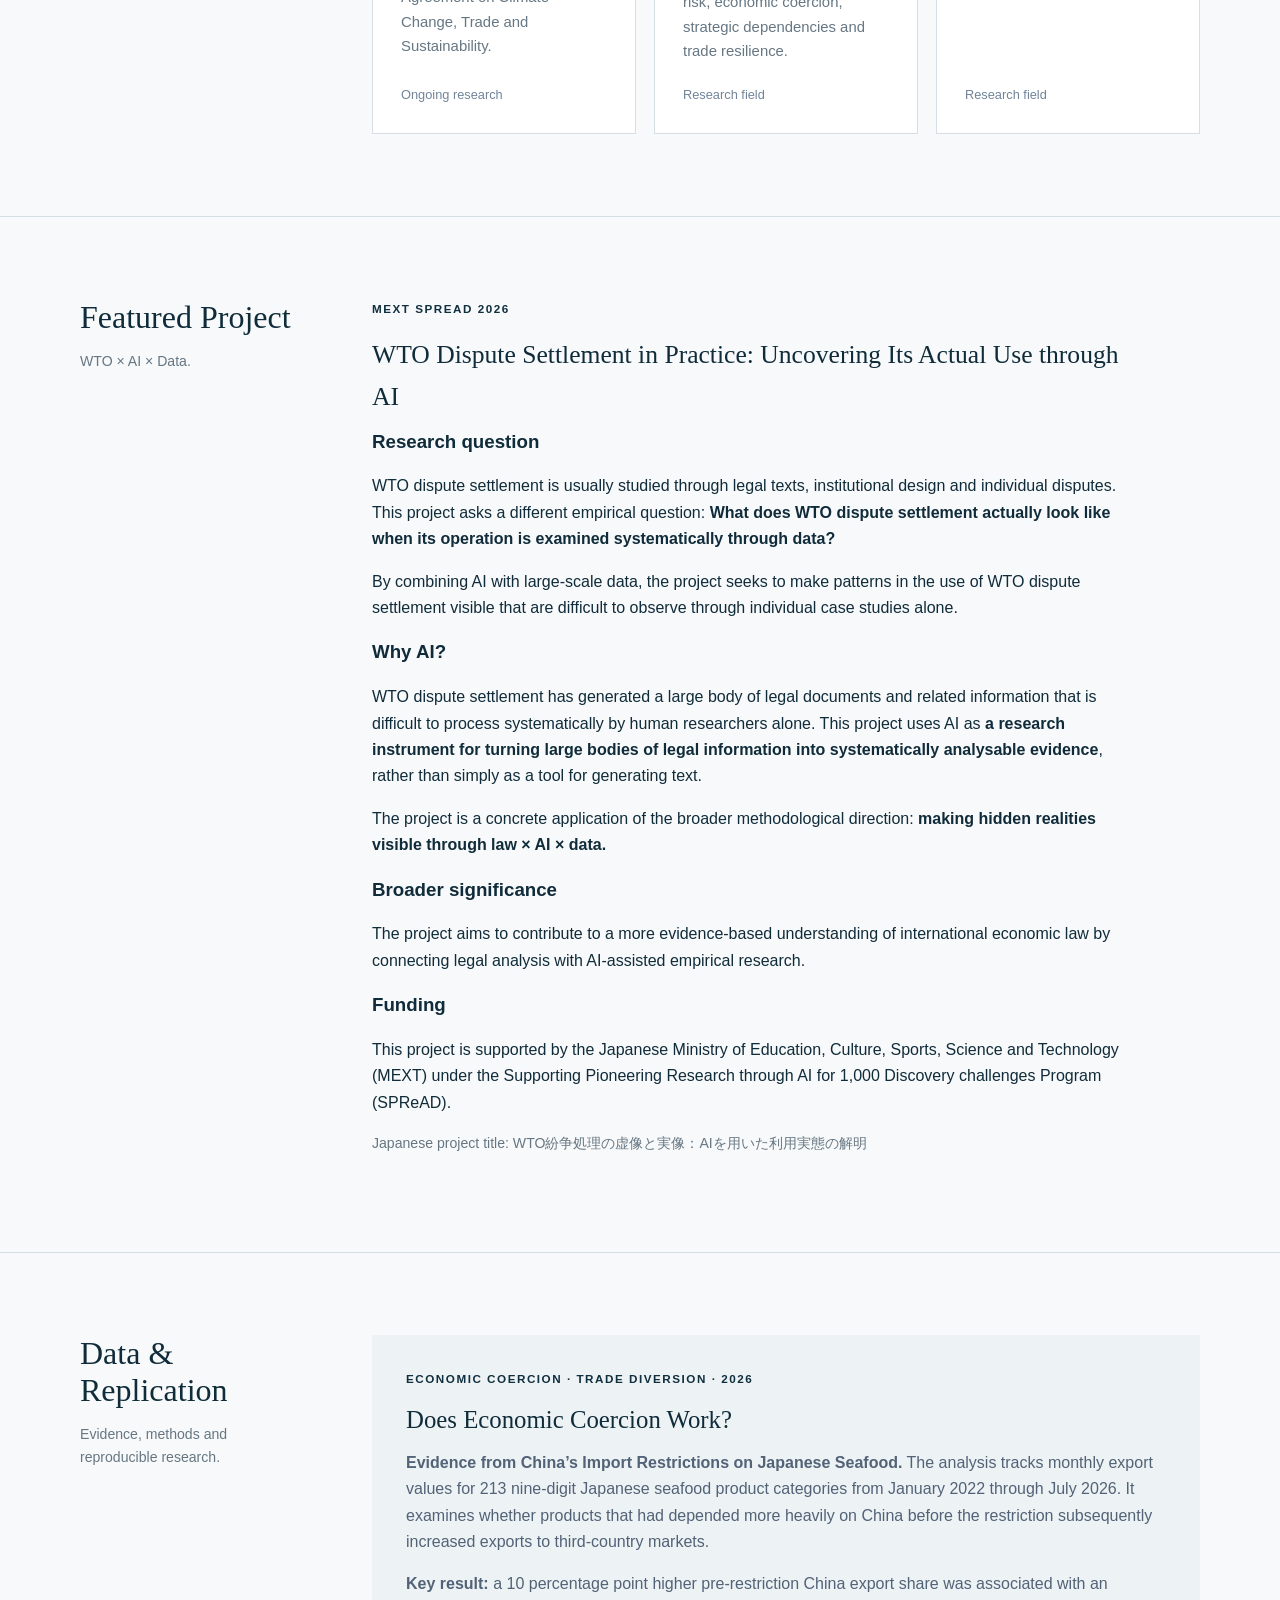
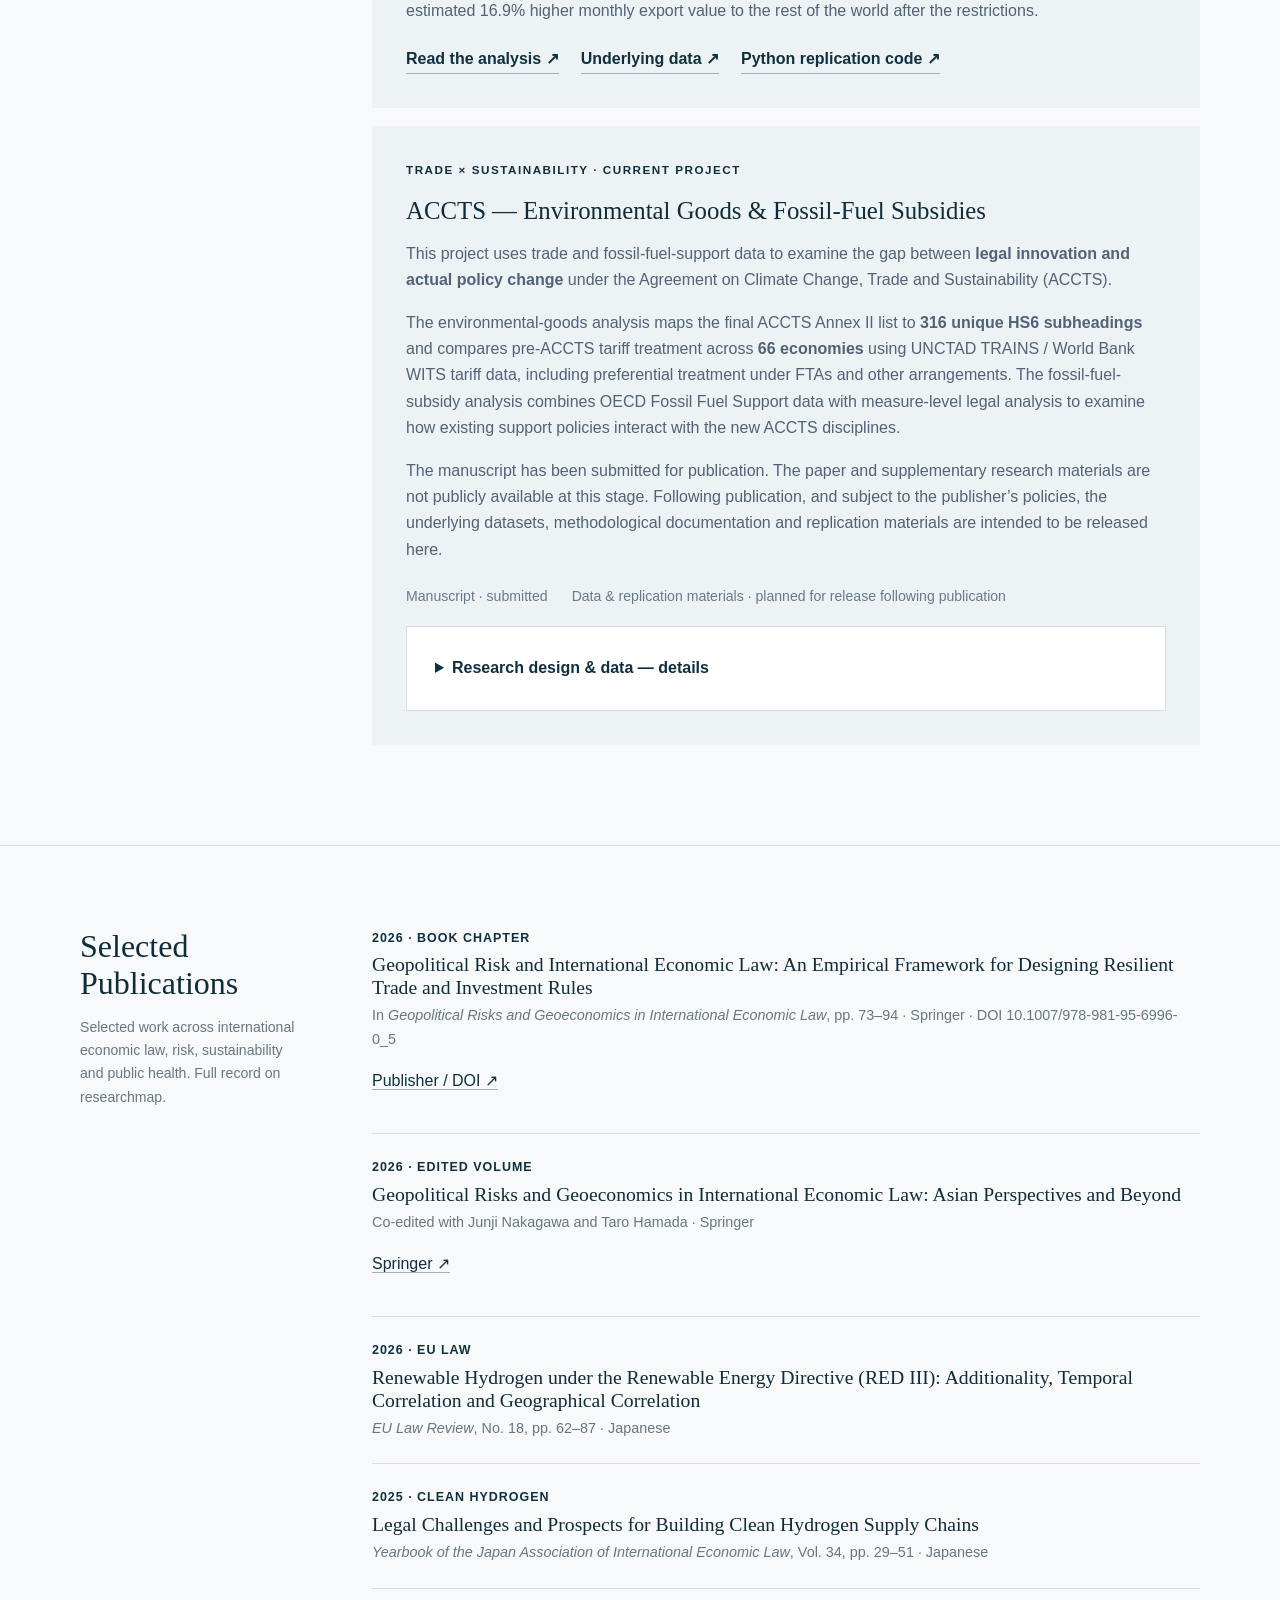
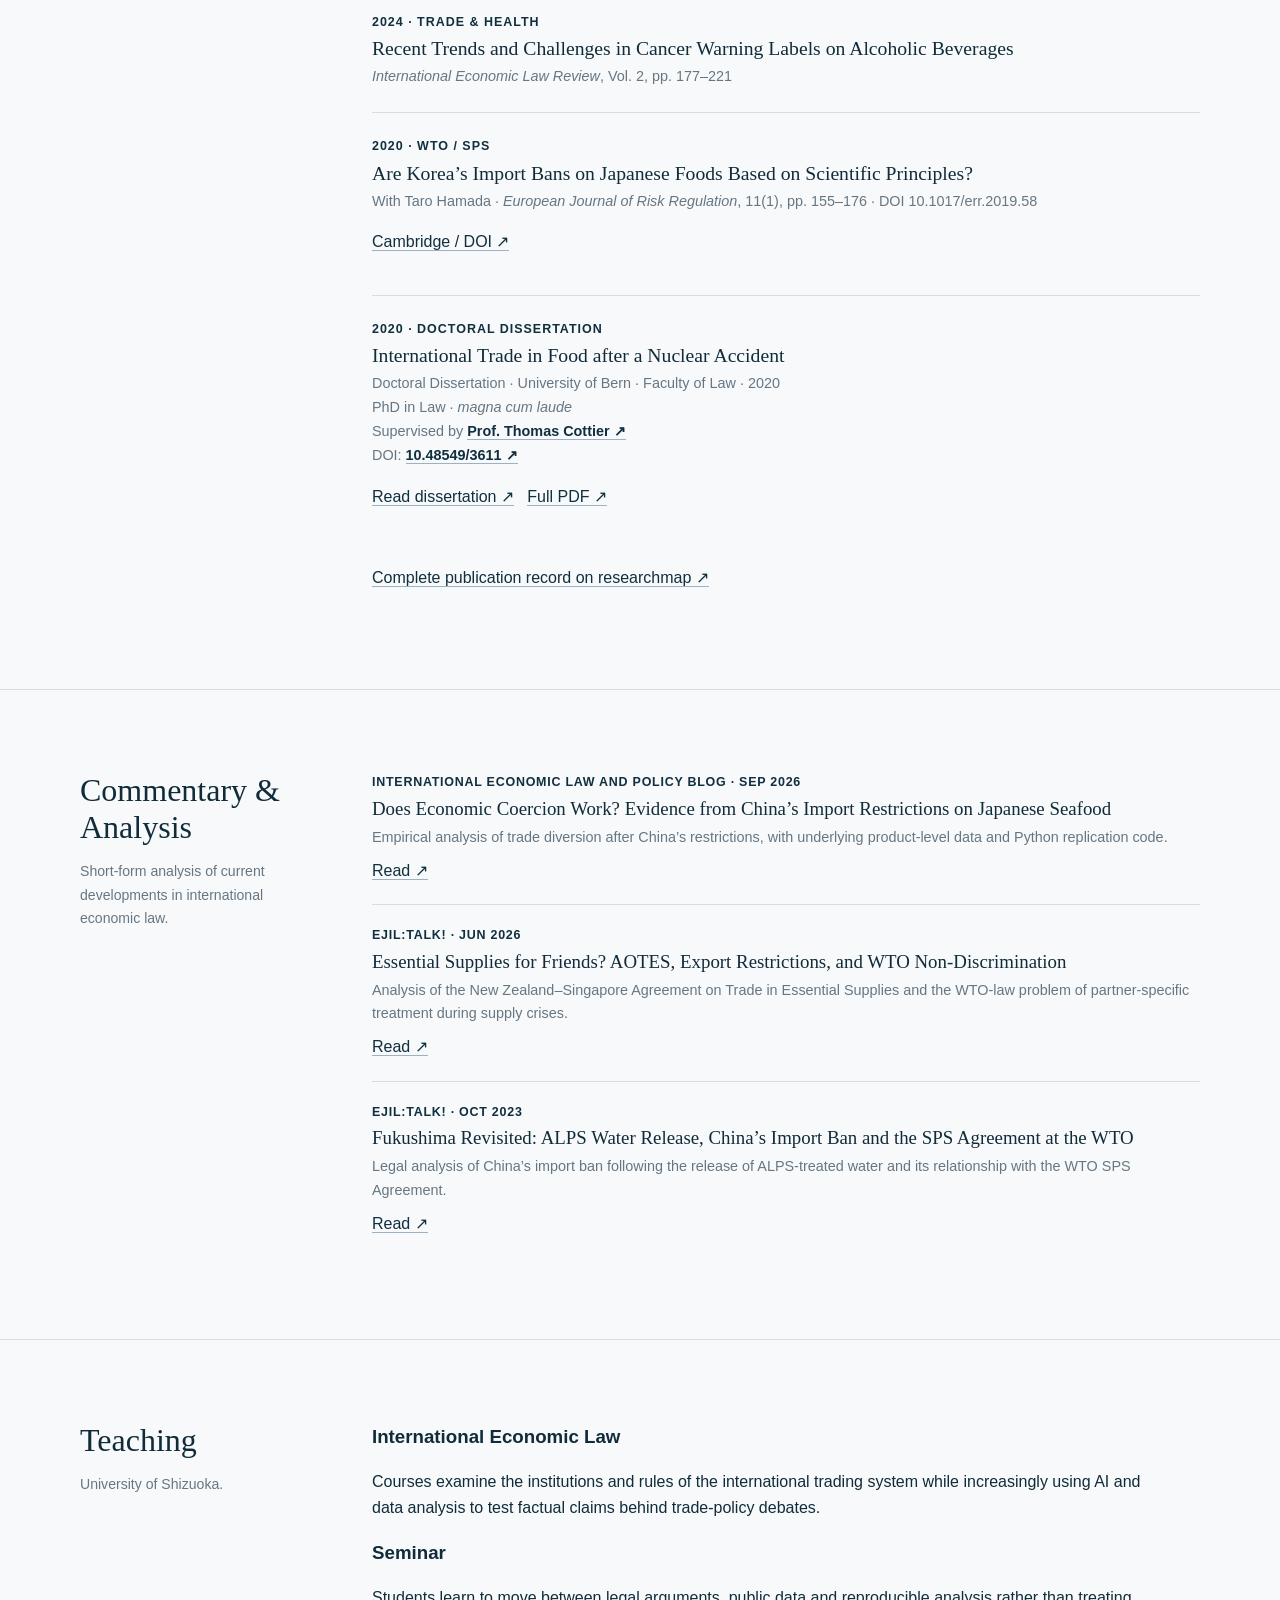
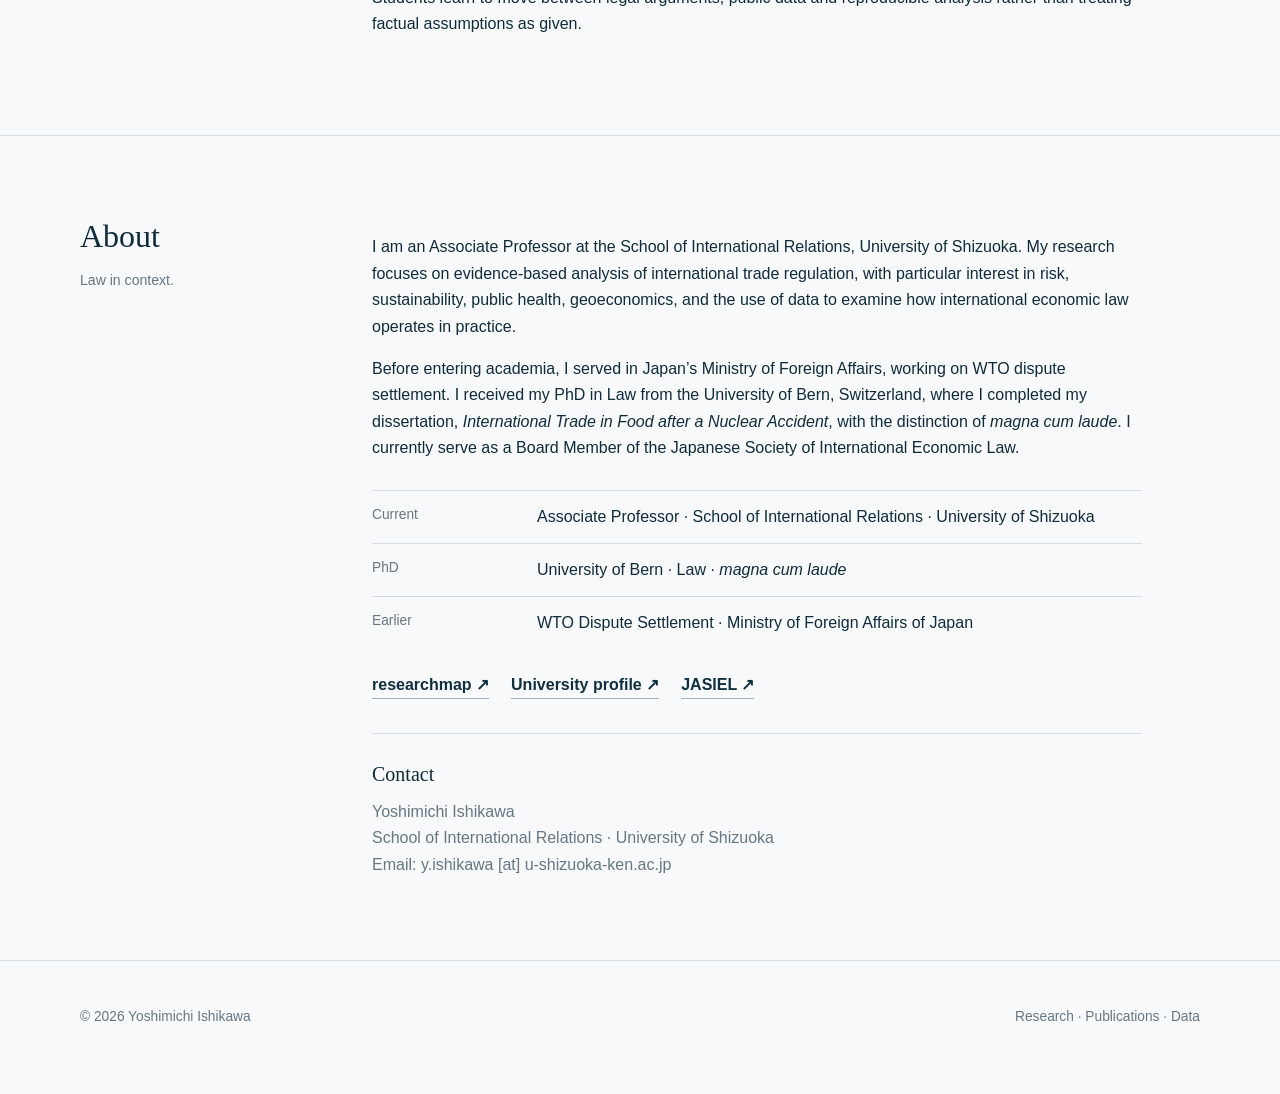
==== commit 1a3dd411: "Add Economist reading log" ====
--- a/index.html
+++ b/index.html
@@ -2,28 +2,13 @@
 <html lang="en">
 <head>
 <meta charset="utf-8"><meta name="viewport" content="width=device-width,initial-scale=1">
-<title>Yoshimichi Ishikawa | International Economic Law</title>
-<meta name="description" content="Yoshimichi Ishikawa — international economic law, trade, sustainability, public health, geoeconomics, data and reproducible empirical research.">
-<style>
-:root{--snow:#f8f9fa;--paper:#ffffff;--ink:#102c3a;--muted:#667783;--fjord:#102f3f;--ice:#edf2f4;--line:#d5dee3;--max:1120px}
-*{box-sizing:border-box}html{scroll-behavior:smooth}body{margin:0;background:var(--snow);color:var(--ink);font-family:Inter,-apple-system,BlinkMacSystemFont,"Segoe UI",Arial,sans-serif;line-height:1.65}
-a{color:inherit}.wrap{width:min(calc(100% - 40px),var(--max));margin:auto}
-header{position:sticky;top:0;z-index:5;background:#102f3f;color:#fff;border-bottom:1px solid #35515e}
-nav{min-height:70px;display:flex;align-items:center;justify-content:space-between;gap:22px}.brand{text-decoration:none;font-weight:650}.links{display:flex;gap:24px;flex-wrap:wrap}.links a{text-decoration:none;color:#dce5e9;font-size:.9rem}
-.hero{padding:110px 0 90px;border-bottom:1px solid var(--line)}.eyebrow,.tag{text-transform:uppercase;letter-spacing:.13em;font-size:.73rem;color:var(--fjord);font-weight:750}
-h1{font-family:Georgia,serif;font-weight:400;font-size:clamp(3.2rem,8vw,6.8rem);line-height:.93;letter-spacing:-.055em;margin:20px 0 30px}
-.lead{font-size:clamp(1.12rem,2vw,1.45rem);max-width:780px;color:#3f4e61}.meta{display:flex;gap:12px 24px;flex-wrap:wrap;color:var(--muted);font-size:.92rem}.meta a,.textlink{color:var(--fjord);text-decoration:none;border-bottom:1px solid #9eb0c3}
-section{padding:82px 0;border-bottom:1px solid var(--line)}.grid{display:grid;grid-template-columns:220px 1fr;gap:72px}h2{font:400 2rem Georgia,serif;margin:0}.note{color:var(--muted);font-size:.88rem}
-.featured{background:var(--fjord);color:#fff;border:1px solid var(--fjord);padding:34px;margin-bottom:18px}.featured .tag{color:#c8d8df}.featured h3{font-family:Georgia,serif;font-weight:400;font-size:1.65rem;margin:18px 0 10px}.featured p{color:#dce5e9;max-width:780px}.featured .status{color:#b7cbd2}.featured a{color:inherit;text-underline-offset:3px}.approach{background:var(--ice);border:1px solid var(--line);padding:28px;margin-bottom:26px}.approach h3{font-family:Georgia,serif;font-weight:400;font-size:1.35rem;margin:16px 0 8px}.approach p{color:var(--muted);margin:0}.subhead{font-size:.75rem;text-transform:uppercase;letter-spacing:.12em;color:var(--fjord);font-weight:750;margin:28px 0 14px}.cards{display:grid;grid-template-columns:repeat(3,minmax(0,1fr));gap:18px}.card{background:var(--paper);border:1px solid var(--line);padding:28px;min-height:215px;display:flex;flex-direction:column}.card h3{font-size:1.12rem;margin:20px 0 8px}.card p{color:var(--muted);font-size:.93rem;margin:0}.status{margin-top:auto;padding-top:20px;color:#71849a;font-size:.8rem}
-.feature{background:var(--ice);padding:34px;margin-bottom:18px}.feature h3{font:400 1.55rem Georgia,serif;margin:18px 0 10px}.feature p{color:#526277}.coming{display:flex;gap:12px 24px;flex-wrap:wrap;margin-top:22px;color:#68798d;font-size:.88rem}.actions{display:flex;gap:12px 22px;flex-wrap:wrap;margin-top:22px}.actions a{color:var(--fjord);font-weight:650;text-decoration:none;border-bottom:1px solid #9eb0c3}.research-detail{margin-top:18px;padding:28px;background:var(--paper);border:1px solid var(--line)}.research-detail summary{cursor:pointer;color:var(--fjord);font-weight:700}.research-detail h4{font-family:Georgia,serif;font-size:1.15rem;margin:24px 0 8px}.research-detail p,.research-detail li{color:var(--muted);font-size:.92rem}.research-detail ul{padding-left:20px}.comment{padding:20px 0;border-top:1px solid var(--line)}.comment:first-child{border-top:0;padding-top:0}.comment .source{color:var(--fjord);font-size:.78rem;font-weight:750;letter-spacing:.06em;text-transform:uppercase}.comment h3{font:400 1.18rem Georgia,serif;margin:5px 0 6px}.comment p{color:var(--muted);font-size:.9rem;margin:0 0 8px}
-.pub{padding:23px 0;border-top:1px solid var(--line)}.pub:first-child{border-top:0;padding-top:0}.year{color:var(--fjord);font-size:.78rem;font-weight:750;letter-spacing:.08em}.pt{font:400 1.23rem Georgia,serif;margin:5px 0}.pm{color:var(--muted);font-size:.9rem}
-.copy{max-width:770px}.supervisor-link{color:var(--fjord);font-weight:650;text-decoration:none;border-bottom:1px solid #9eb0c3}.contact{margin-top:34px;padding-top:24px;border-top:1px solid var(--line)}.contact h3{font-family:Georgia,"Times New Roman",serif;font-weight:400;font-size:1.25rem;margin:0 0 8px}.contact p{margin:0;color:var(--muted)}.copy h3{margin:0 0 8px}.timeline{margin-top:28px}.time{display:grid;grid-template-columns:145px 1fr;gap:20px;padding:13px 0;border-top:1px solid var(--line)}.time span{color:var(--muted);font-size:.86rem}
-footer{padding:45px 0 65px;color:var(--muted);font-size:.86rem}.foot{display:flex;justify-content:space-between;gap:20px;flex-wrap:wrap}
-@media(max-width:900px){.cards{grid-template-columns:1fr}}@media(max-width:760px){.wrap{width:min(calc(100% - 28px),var(--max))}nav{padding:14px 0;align-items:flex-start}.links{gap:8px 14px;justify-content:flex-end}.hero{padding:72px 0 62px}.grid{grid-template-columns:1fr;gap:28px}.cards{grid-template-columns:1fr}section{padding:58px 0;scroll-margin-top:84px}.time{grid-template-columns:1fr;gap:2px}}
-</style>
+<title>Yoshimichi Ishikawa（石川義道） | International Economic Law</title>
+<meta name="description" content="Yoshimichi Ishikawa（石川義道）, Associate Professor at the University of Shizuoka. Research in international economic law, trade, sustainability, public health, geoeconomics, data and empirical analysis.">
+<link rel="canonical" href="https://yoshi2026.github.io/">
+<link rel="stylesheet" href="/styles.css">
 </head>
 <body>
-<header><div class="wrap"><nav><a class="brand" href="#top">Yoshimichi Ishikawa</a><div class="links"><a href="#research">Research</a><a href="#data">Data</a><a href="#publications">Publications</a><a href="#commentary">Commentary</a><a href="#teaching">Teaching</a><a href="#about">About</a></div></nav></div></header>
+<header><div class="wrap"><nav><a class="brand" href="#top">Yoshimichi Ishikawa</a><div class="links"><a href="#research">Research</a><a href="#data">Data</a><a href="#publications">Publications</a><a href="#commentary">Commentary</a><a href="/economist.html">Economist</a><a href="#teaching">Teaching</a><a href="#about">About</a></div></nav></div></header>
 <main id="top">
 <div class="hero"><div class="wrap"><div class="eyebrow">International Economic Law · Trade · Data</div><h1>Yoshimichi<br>Ishikawa</h1><p class="lead">I study international economic law, with a particular interest in seeing more clearly how trade rules operate in the real world through legal analysis, data, and empirical evidence.</p><div class="meta"><span>Associate Professor · University of Shizuoka</span><a href="https://researchmap.jp/y.ishikawa" target="_blank">researchmap ↗</a><a href="https://eng.u-shizuoka-ken.ac.jp/research/researchers/international/" target="_blank">University profile ↗</a></div></div></div>
 
--- a/styles.css
+++ b/styles.css
@@ -0,0 +1,16 @@
+:root{--snow:#f8f9fa;--paper:#ffffff;--ink:#102c3a;--muted:#667783;--fjord:#102f3f;--ice:#edf2f4;--line:#d5dee3;--max:1120px}
+*{box-sizing:border-box}html{scroll-behavior:smooth}body{margin:0;background:var(--snow);color:var(--ink);font-family:Inter,-apple-system,BlinkMacSystemFont,"Segoe UI",Arial,sans-serif;line-height:1.65}
+a{color:inherit}.wrap{width:min(calc(100% - 40px),var(--max));margin:auto}
+header{position:sticky;top:0;z-index:5;background:#102f3f;color:#fff;border-bottom:1px solid #35515e}
+nav{min-height:70px;display:flex;align-items:center;justify-content:space-between;gap:22px}.brand{text-decoration:none;font-weight:650}.links{display:flex;gap:24px;flex-wrap:wrap}.links a{text-decoration:none;color:#dce5e9;font-size:.9rem}
+.hero{padding:110px 0 90px;border-bottom:1px solid var(--line)}.eyebrow,.tag{text-transform:uppercase;letter-spacing:.13em;font-size:.73rem;color:var(--fjord);font-weight:750}
+h1{font-family:Georgia,serif;font-weight:400;font-size:clamp(3.2rem,8vw,6.8rem);line-height:.93;letter-spacing:-.055em;margin:20px 0 30px}
+.lead{font-size:clamp(1.12rem,2vw,1.45rem);max-width:780px;color:#3f4e61}.meta{display:flex;gap:12px 24px;flex-wrap:wrap;color:var(--muted);font-size:.92rem}.meta a,.textlink{color:var(--fjord);text-decoration:none;border-bottom:1px solid #9eb0c3}
+section{padding:82px 0;border-bottom:1px solid var(--line)}.grid{display:grid;grid-template-columns:220px 1fr;gap:72px}h2{font:400 2rem Georgia,serif;margin:0}.note{color:var(--muted);font-size:.88rem}
+.featured{background:var(--fjord);color:#fff;border:1px solid var(--fjord);padding:34px;margin-bottom:18px}.featured .tag{color:#c8d8df}.featured h3{font-family:Georgia,serif;font-weight:400;font-size:1.65rem;margin:18px 0 10px}.featured p{color:#dce5e9;max-width:780px}.featured .status{color:#b7cbd2}.featured a{color:inherit;text-underline-offset:3px}.approach{background:var(--ice);border:1px solid var(--line);padding:28px;margin-bottom:26px}.approach h3{font-family:Georgia,serif;font-weight:400;font-size:1.35rem;margin:16px 0 8px}.approach p{color:var(--muted);margin:0}.subhead{font-size:.75rem;text-transform:uppercase;letter-spacing:.12em;color:var(--fjord);font-weight:750;margin:28px 0 14px}.cards{display:grid;grid-template-columns:repeat(3,minmax(0,1fr));gap:18px}.card{background:var(--paper);border:1px solid var(--line);padding:28px;min-height:215px;display:flex;flex-direction:column}.card h3{font-size:1.12rem;margin:20px 0 8px}.card p{color:var(--muted);font-size:.93rem;margin:0}.status{margin-top:auto;padding-top:20px;color:#71849a;font-size:.8rem}
+.feature{background:var(--ice);padding:34px;margin-bottom:18px}.feature h3{font:400 1.55rem Georgia,serif;margin:18px 0 10px}.feature p{color:#526277}.coming{display:flex;gap:12px 24px;flex-wrap:wrap;margin-top:22px;color:#68798d;font-size:.88rem}.actions{display:flex;gap:12px 22px;flex-wrap:wrap;margin-top:22px}.actions a{color:var(--fjord);font-weight:650;text-decoration:none;border-bottom:1px solid #9eb0c3}.research-detail{margin-top:18px;padding:28px;background:var(--paper);border:1px solid var(--line)}.research-detail summary{cursor:pointer;color:var(--fjord);font-weight:700}.research-detail h4{font-family:Georgia,serif;font-size:1.15rem;margin:24px 0 8px}.research-detail p,.research-detail li{color:var(--muted);font-size:.92rem}.research-detail ul{padding-left:20px}.comment{padding:20px 0;border-top:1px solid var(--line)}.comment:first-child{border-top:0;padding-top:0}.comment .source{color:var(--fjord);font-size:.78rem;font-weight:750;letter-spacing:.06em;text-transform:uppercase}.comment h3{font:400 1.18rem Georgia,serif;margin:5px 0 6px}.comment p{color:var(--muted);font-size:.9rem;margin:0 0 8px}
+.comment blockquote{border-left:2px solid var(--line);color:var(--muted);font-size:.9rem;margin:14px 0 0;padding-left:18px}
+.pub{padding:23px 0;border-top:1px solid var(--line)}.pub:first-child{border-top:0;padding-top:0}.year{color:var(--fjord);font-size:.78rem;font-weight:750;letter-spacing:.08em}.pt{font:400 1.23rem Georgia,serif;margin:5px 0}.pm{color:var(--muted);font-size:.9rem}
+.copy{max-width:770px}.supervisor-link{color:var(--fjord);font-weight:650;text-decoration:none;border-bottom:1px solid #9eb0c3}.contact{margin-top:34px;padding-top:24px;border-top:1px solid var(--line)}.contact h3{font-family:Georgia,"Times New Roman",serif;font-weight:400;font-size:1.25rem;margin:0 0 8px}.contact p{margin:0;color:var(--muted)}.copy h3{margin:0 0 8px}.timeline{margin-top:28px}.time{display:grid;grid-template-columns:145px 1fr;gap:20px;padding:13px 0;border-top:1px solid var(--line)}.time span{color:var(--muted);font-size:.86rem}
+footer{padding:45px 0 65px;color:var(--muted);font-size:.86rem}.foot{display:flex;justify-content:space-between;gap:20px;flex-wrap:wrap}
+@media(max-width:900px){.cards{grid-template-columns:1fr}}@media(max-width:760px){.wrap{width:min(calc(100% - 28px),var(--max))}nav{padding:14px 0;align-items:flex-start}.links{gap:8px 14px;justify-content:flex-end}.hero{padding:72px 0 62px}.grid{grid-template-columns:1fr;gap:28px}.cards{grid-template-columns:1fr}section{padding:58px 0;scroll-margin-top:84px}.time{grid-template-columns:1fr;gap:2px}}
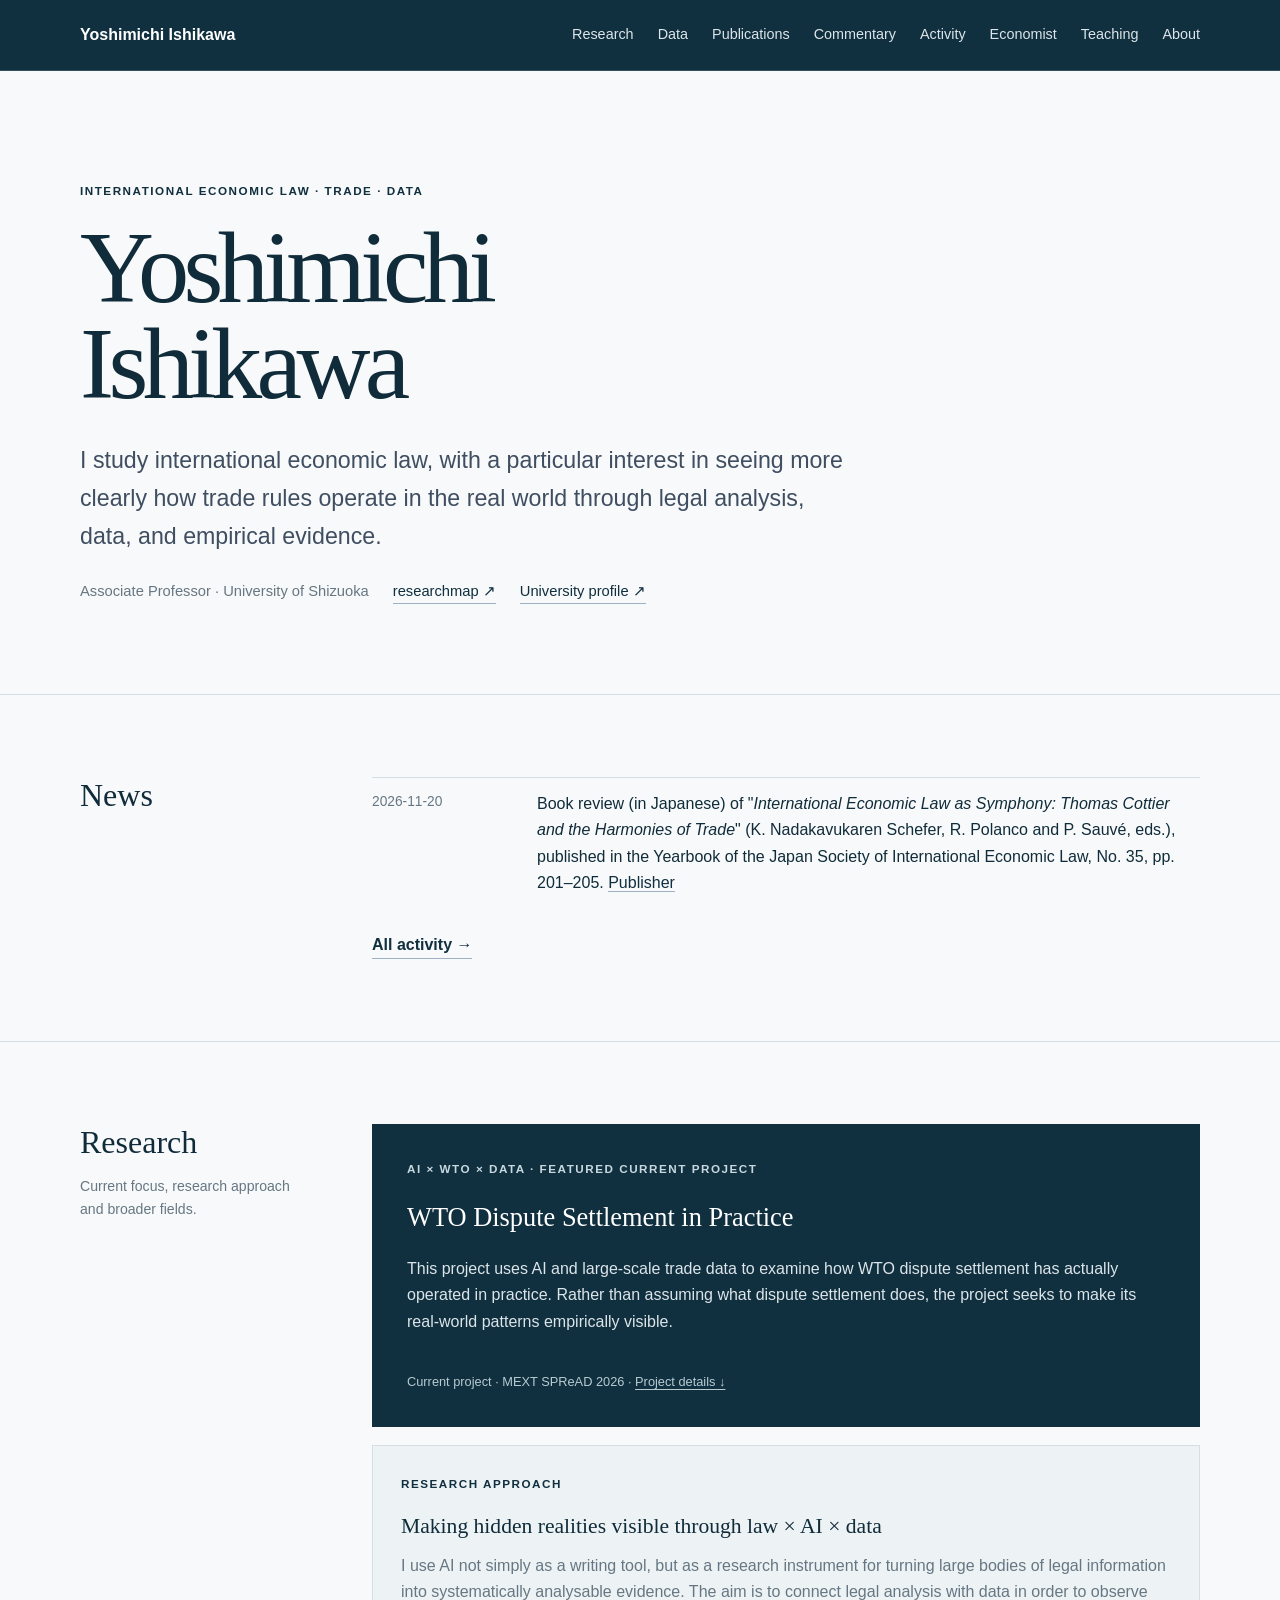
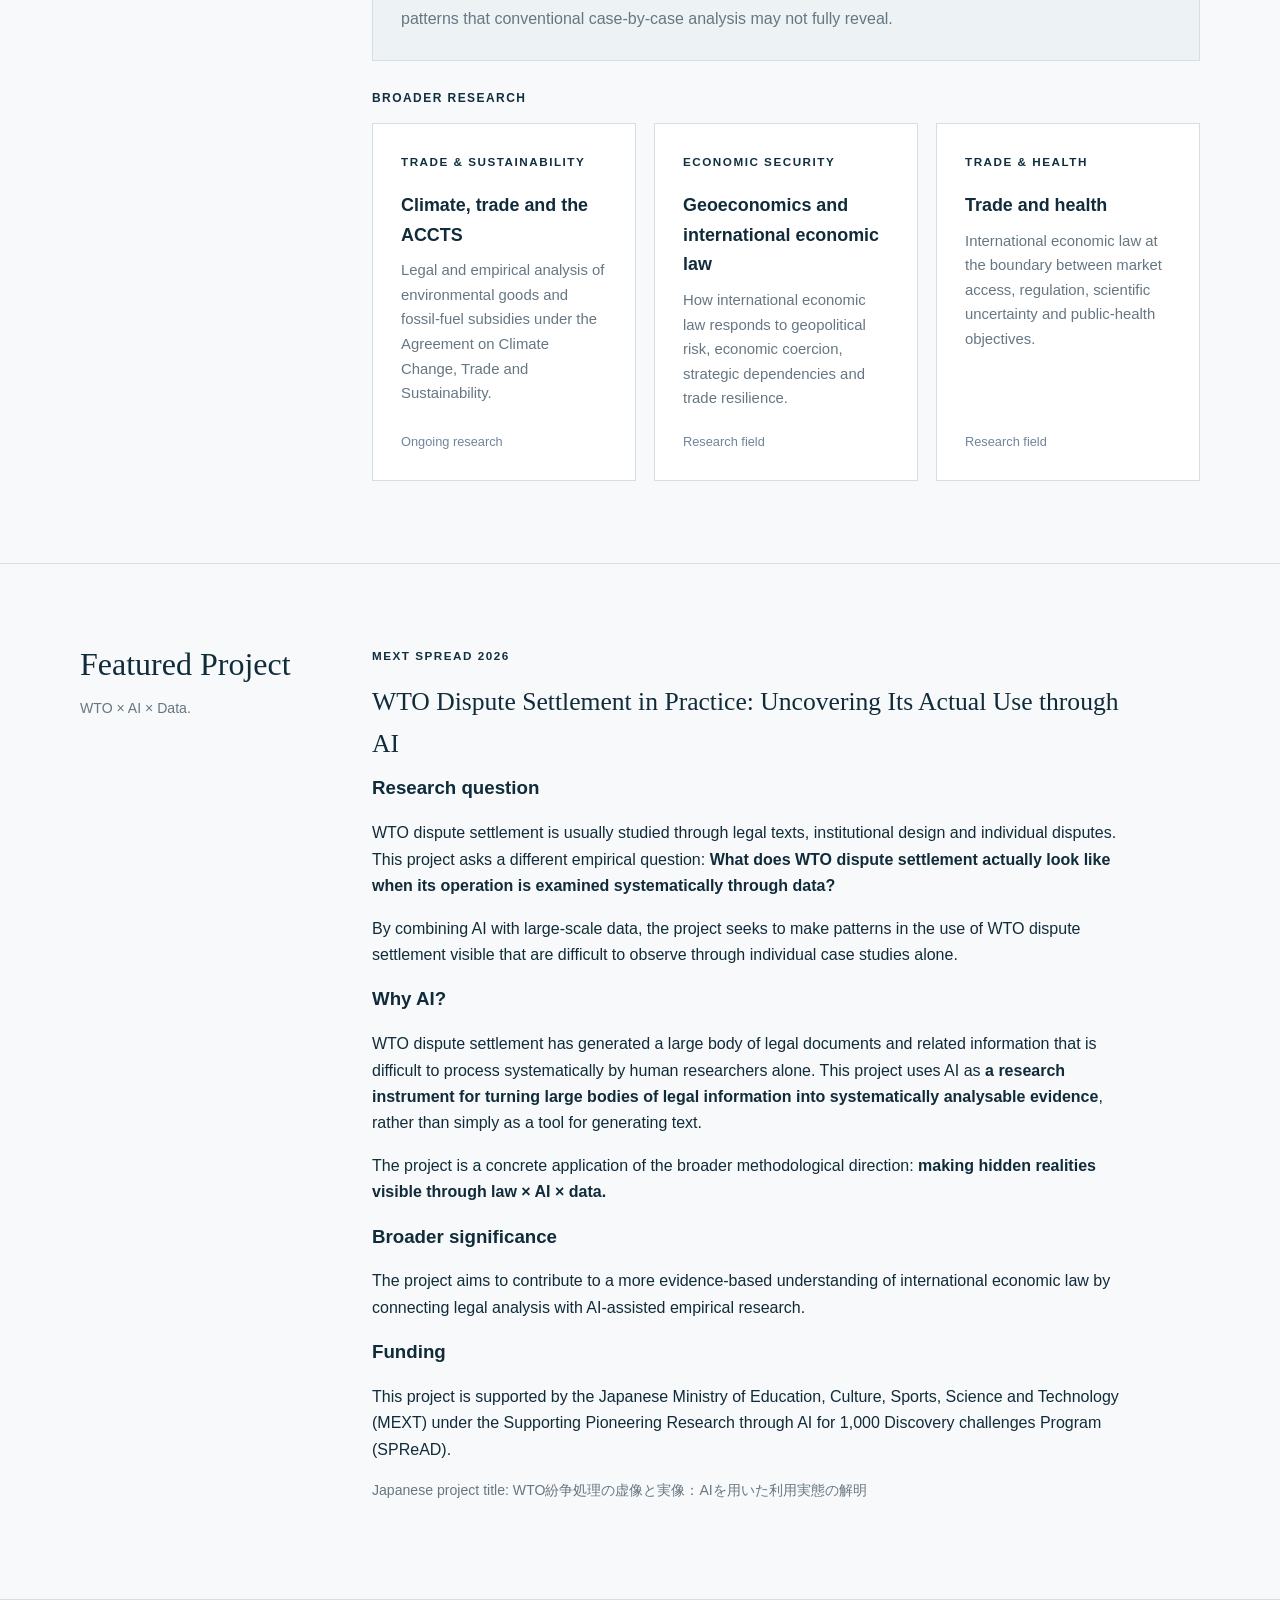
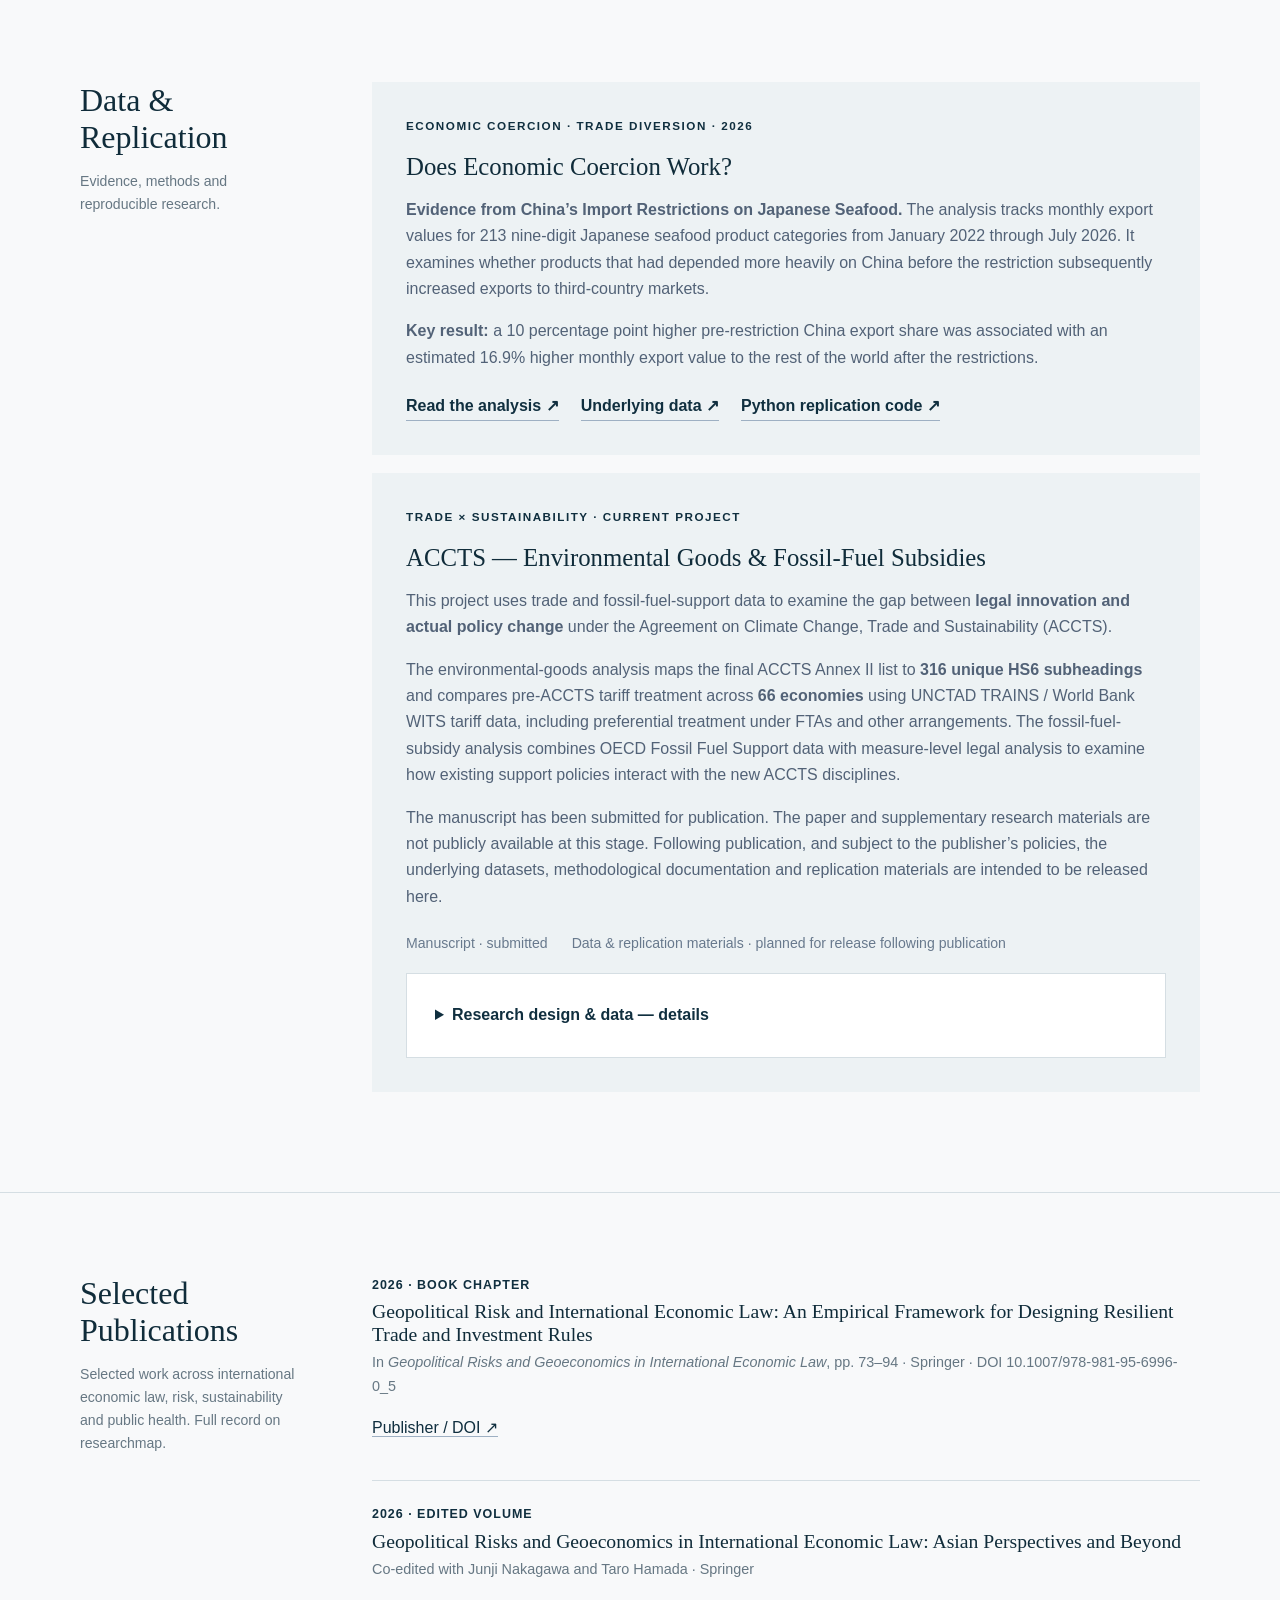
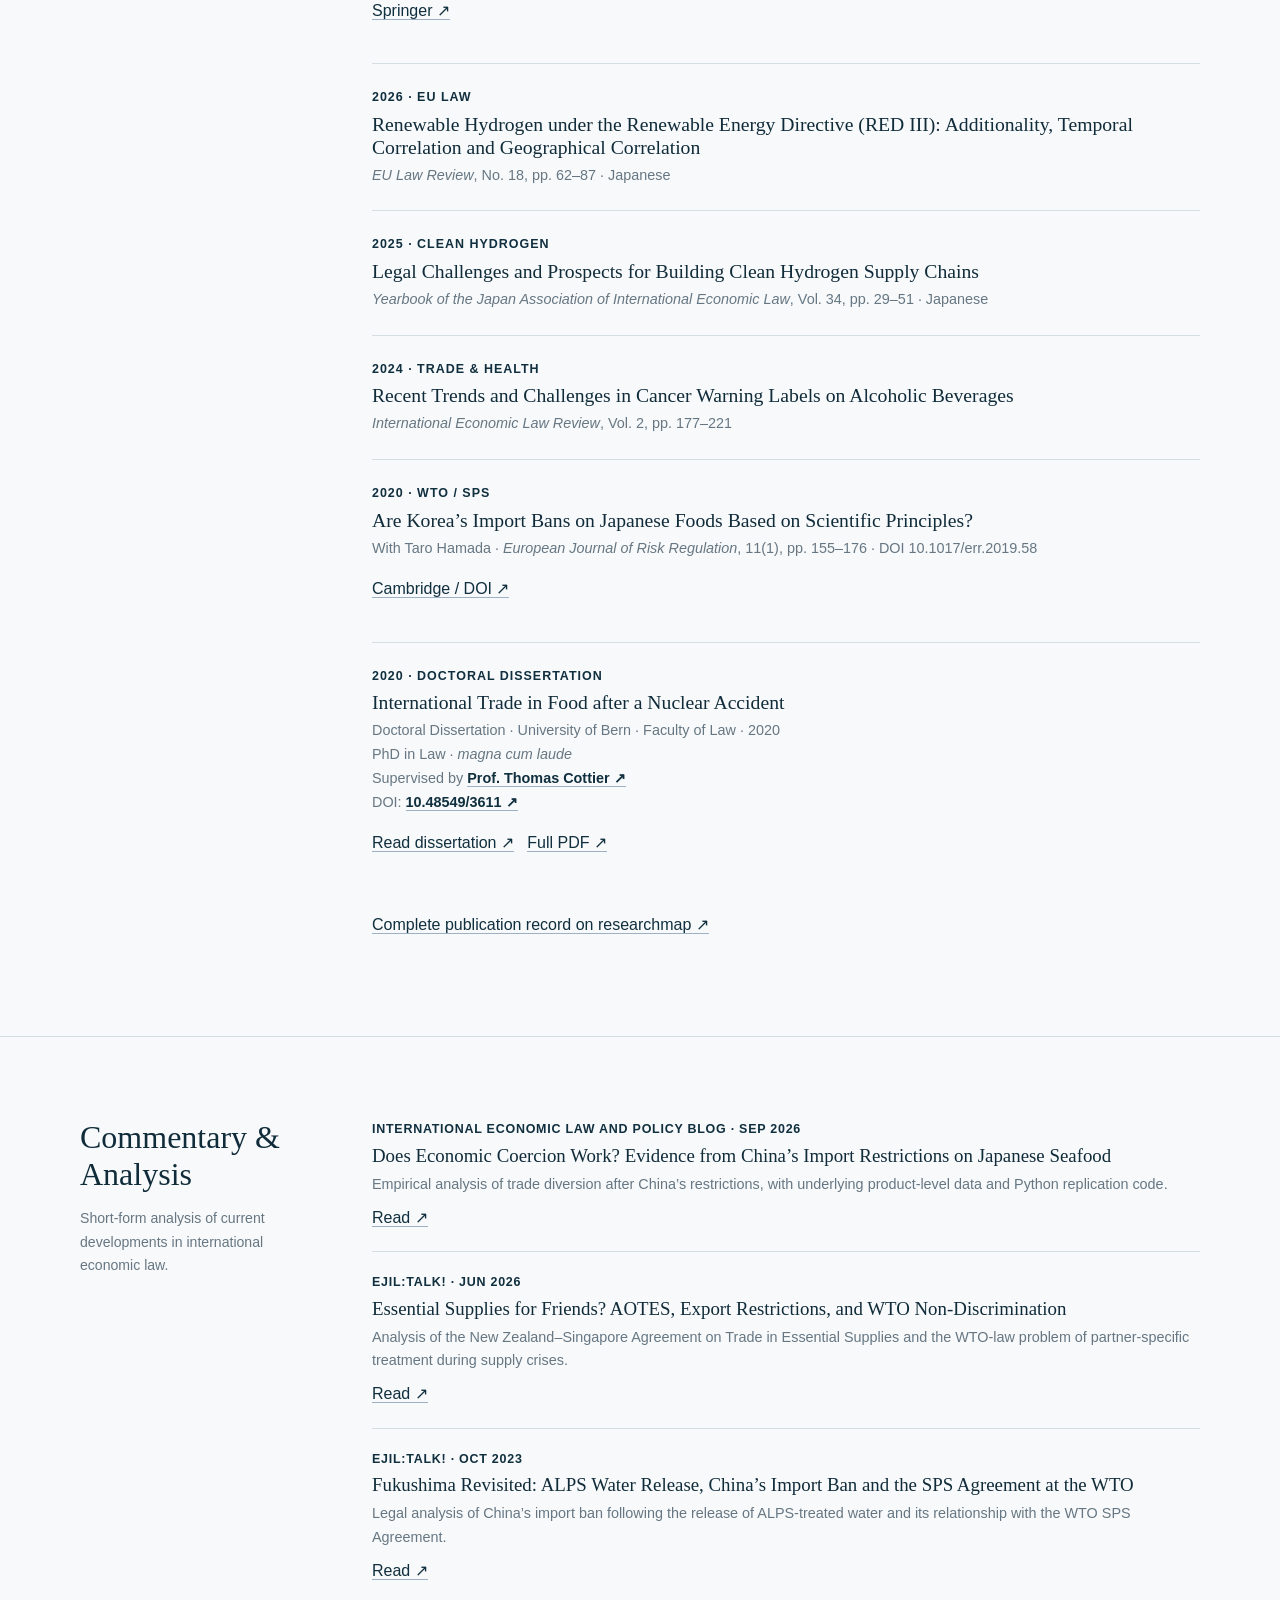
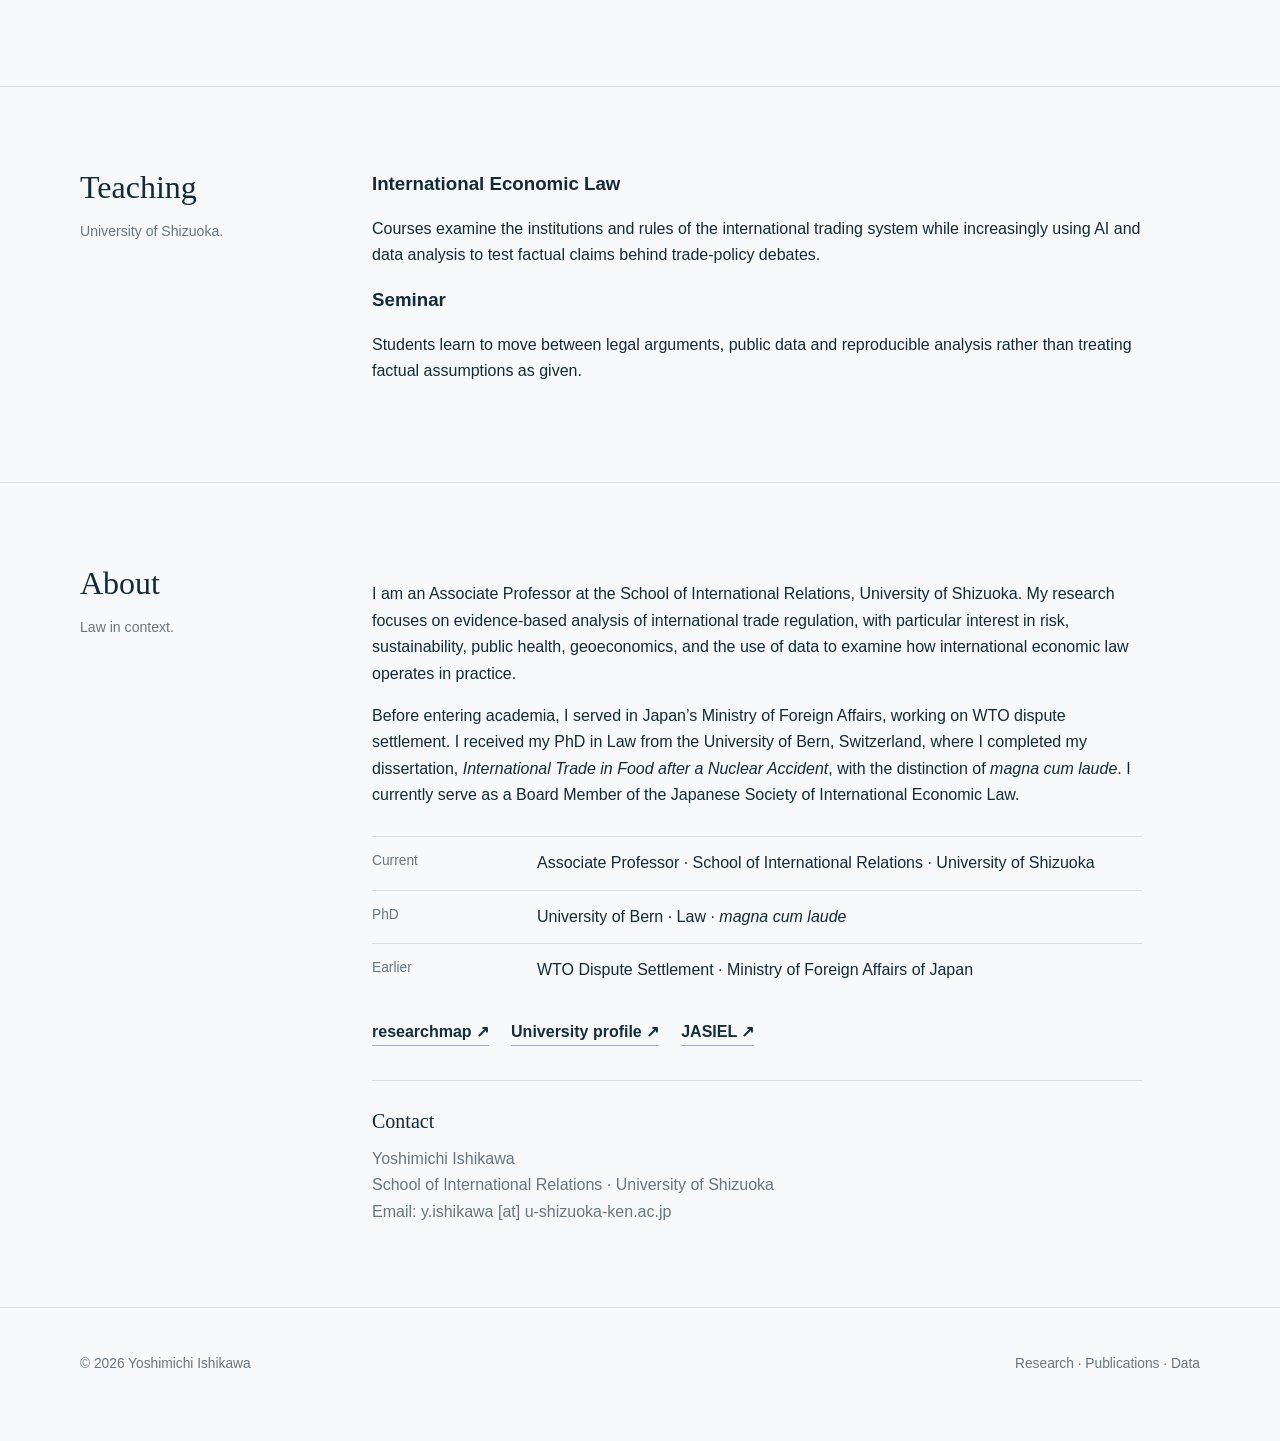
==== commit 2ee67373: "Add activity log" ====
--- a/index.html
+++ b/index.html
@@ -8,9 +8,14 @@
 <link rel="stylesheet" href="/styles.css">
 </head>
 <body>
-<header><div class="wrap"><nav><a class="brand" href="#top">Yoshimichi Ishikawa</a><div class="links"><a href="#research">Research</a><a href="#data">Data</a><a href="#publications">Publications</a><a href="#commentary">Commentary</a><a href="/economist.html">Economist</a><a href="#teaching">Teaching</a><a href="#about">About</a></div></nav></div></header>
+<header><div class="wrap"><nav><a class="brand" href="#top">Yoshimichi Ishikawa</a><div class="links"><a href="#research">Research</a><a href="#data">Data</a><a href="#publications">Publications</a><a href="#commentary">Commentary</a><a href="/activity.html">Activity</a><a href="/economist.html">Economist</a><a href="#teaching">Teaching</a><a href="#about">About</a></div></nav></div></header>
 <main id="top">
 <div class="hero"><div class="wrap"><div class="eyebrow">International Economic Law · Trade · Data</div><h1>Yoshimichi<br>Ishikawa</h1><p class="lead">I study international economic law, with a particular interest in seeing more clearly how trade rules operate in the real world through legal analysis, data, and empirical evidence.</p><div class="meta"><span>Associate Professor · University of Shizuoka</span><a href="https://researchmap.jp/y.ishikawa" target="_blank">researchmap ↗</a><a href="https://eng.u-shizuoka-ken.ac.jp/research/researchers/international/" target="_blank">University profile ↗</a></div></div></div>
+
+<section id="news"><div class="wrap grid"><div><h2>News</h2></div><div>
+<div class="time"><span>2026-11-20</span><div>Book review (in Japanese) of "<em>International Economic Law as Symphony: Thomas Cottier and the Harmonies of Trade</em>" (K. Nadakavukaren Schefer, R. Polanco and P. Sauvé, eds.), published in the Yearbook of the Japan Society of International Economic Law, No. 35, pp. 201–205. <a class="textlink" href="https://www.hou-bun.com/cgi-bin/search/detail.cgi?c=ISBN978-4-589-04527-0" target="_blank" rel="noopener">Publisher</a></div></div>
+<div class="actions"><a href="/activity.html">All activity →</a></div>
+</div></div></section>
 
 <section id="research"><div class="wrap grid"><div><h2>Research</h2><p class="note">Current focus, research approach and broader fields.</p></div><div>
 <article class="featured">
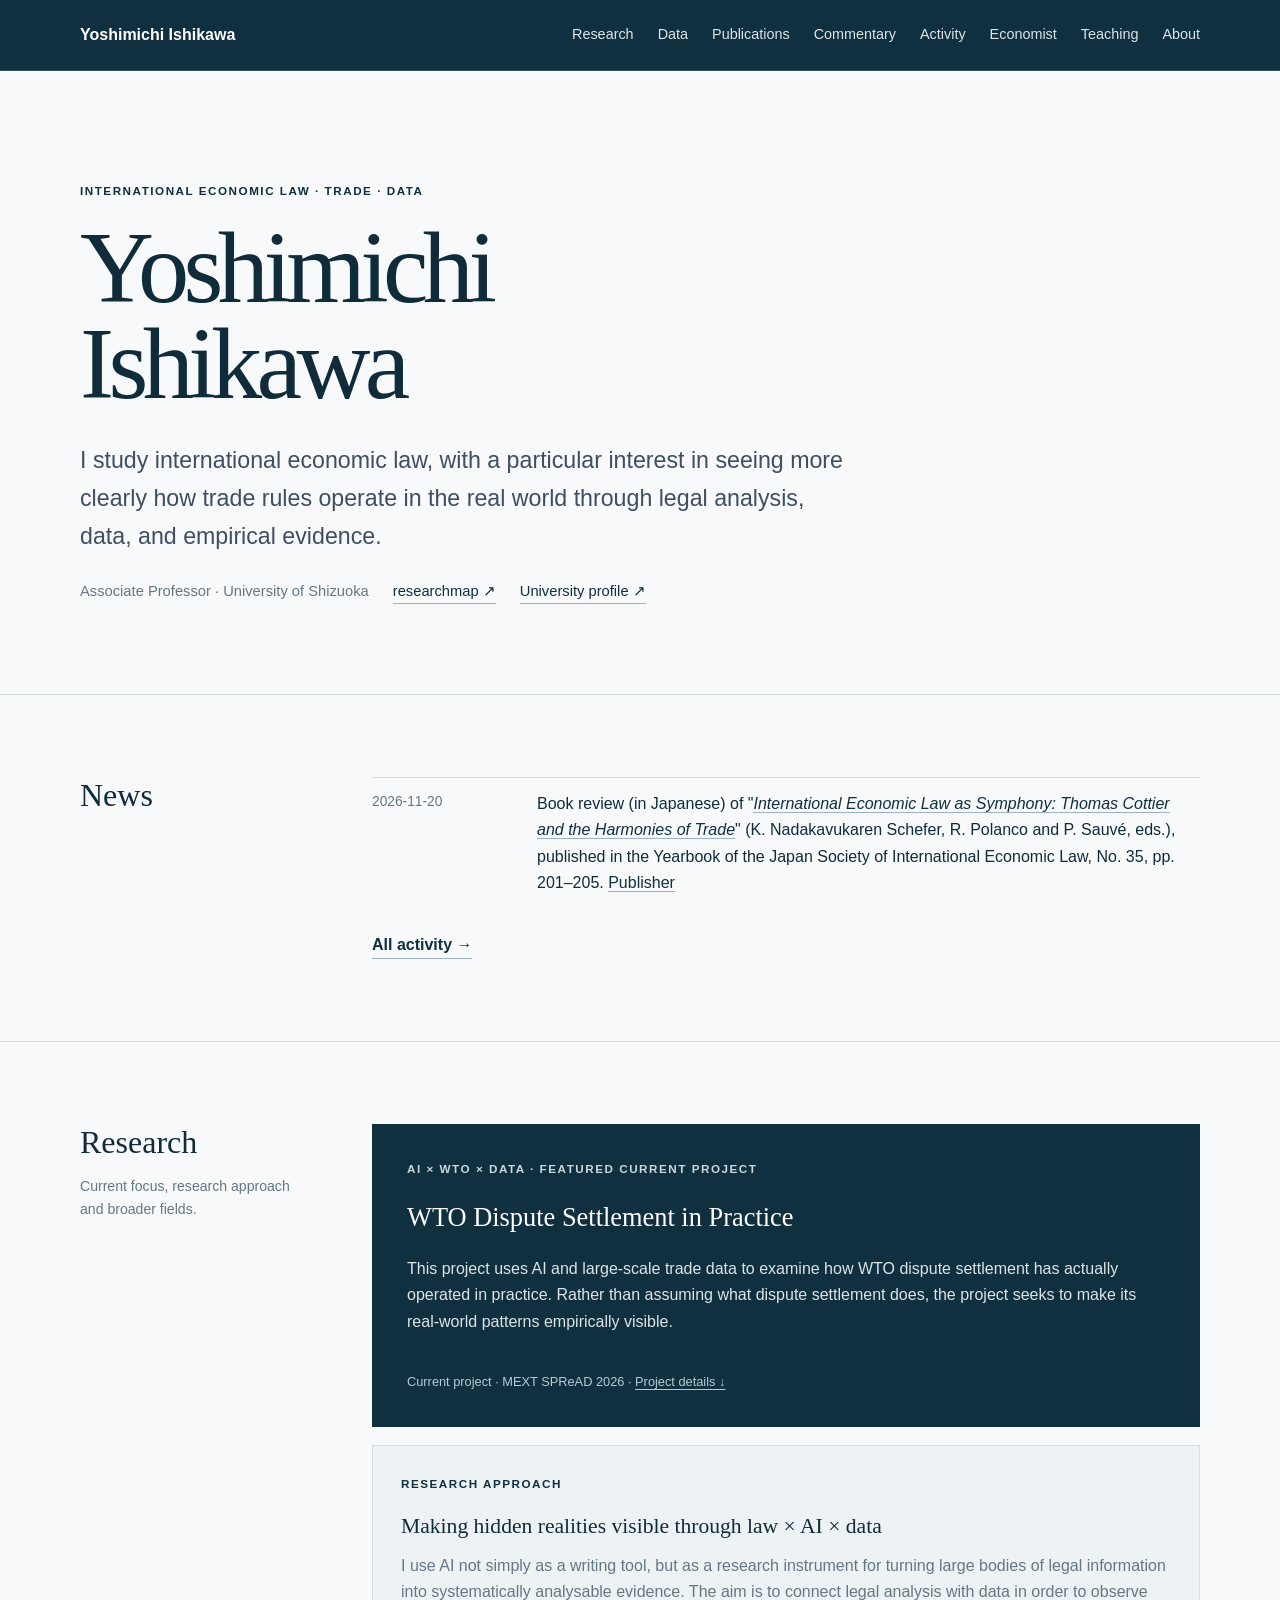
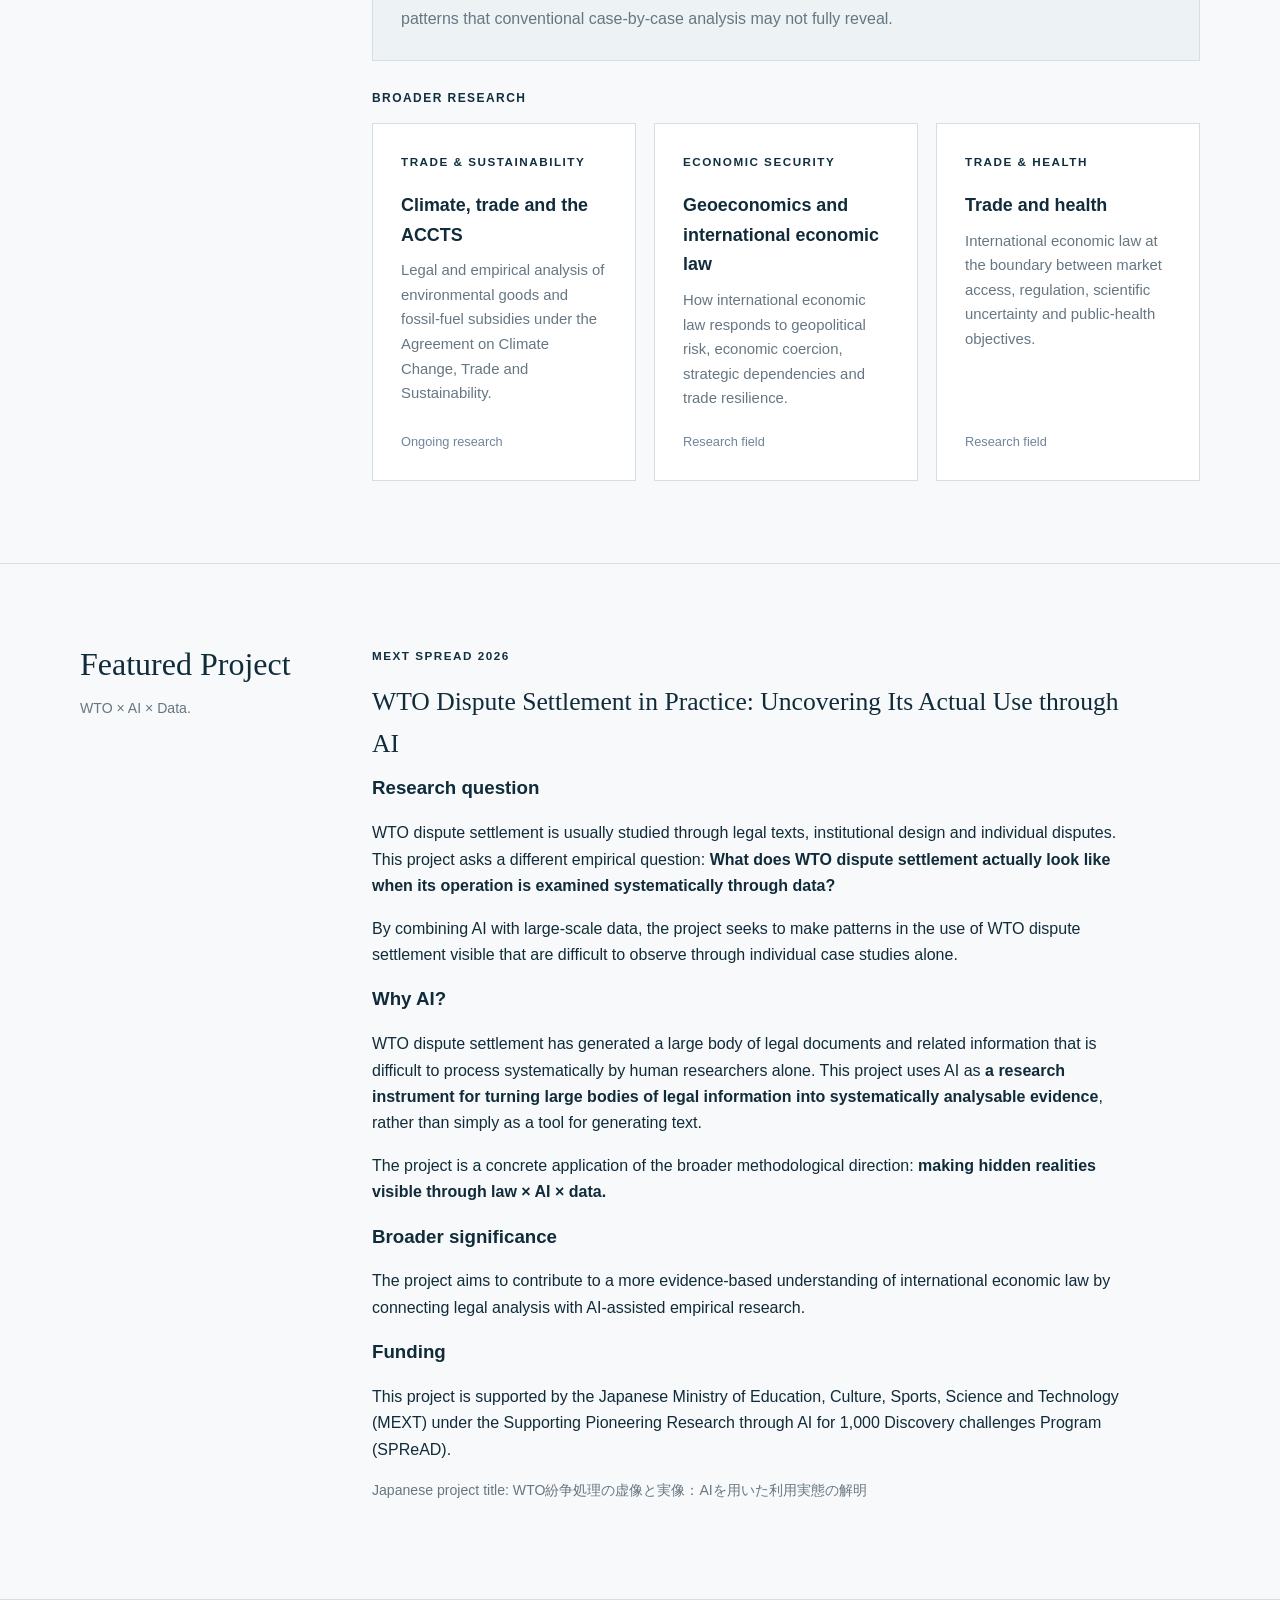
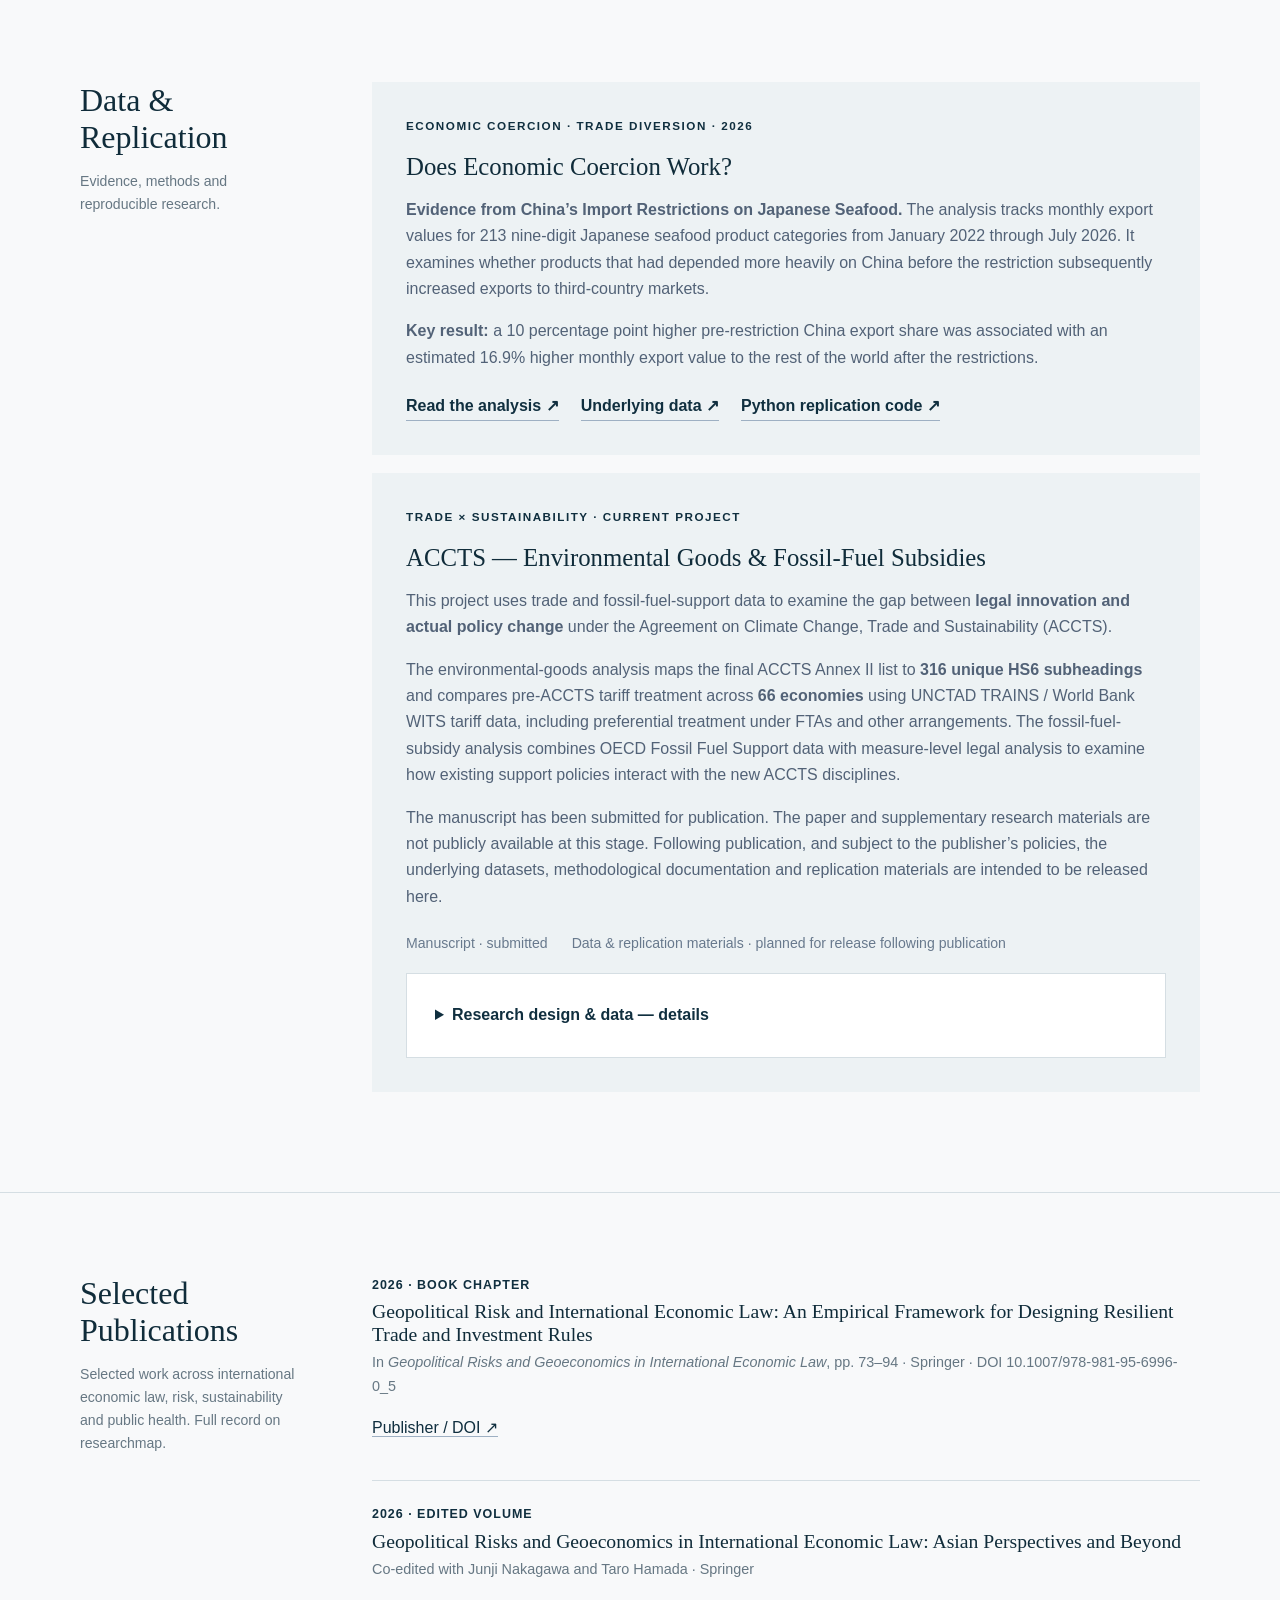
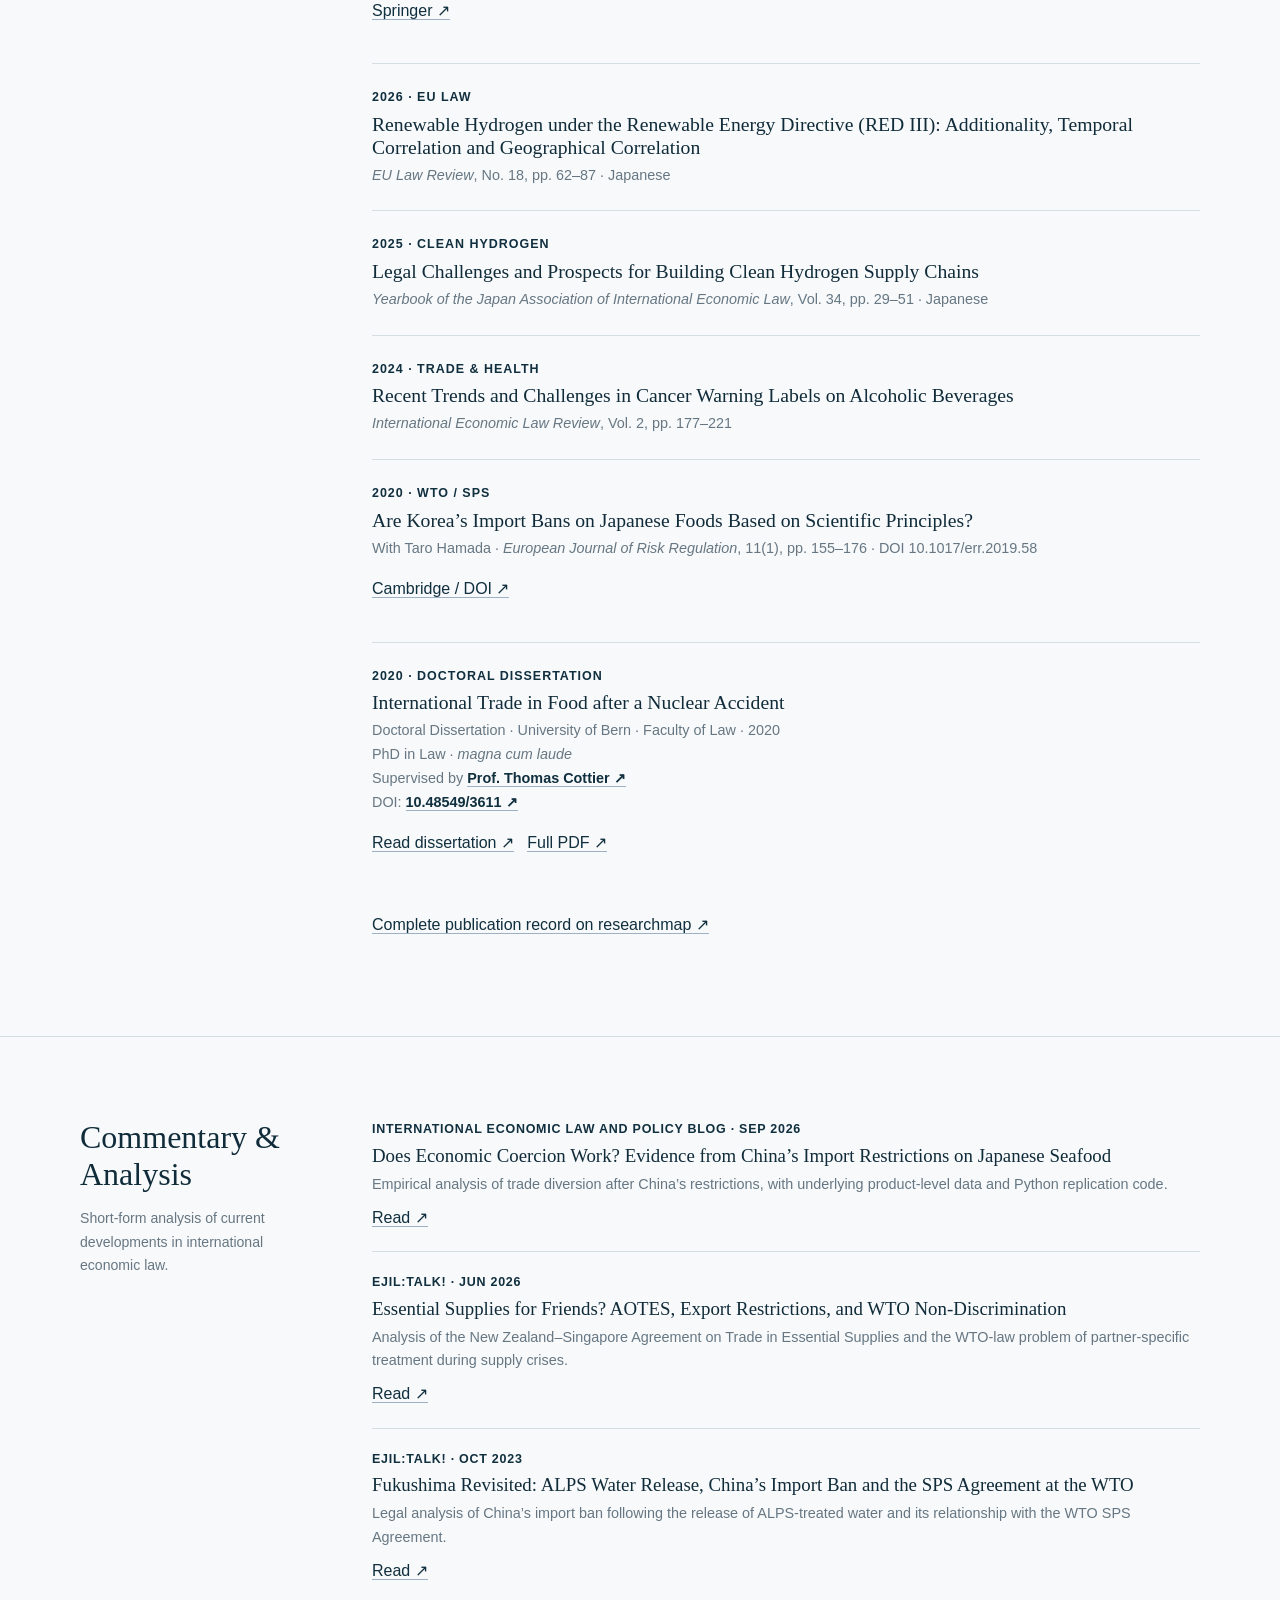
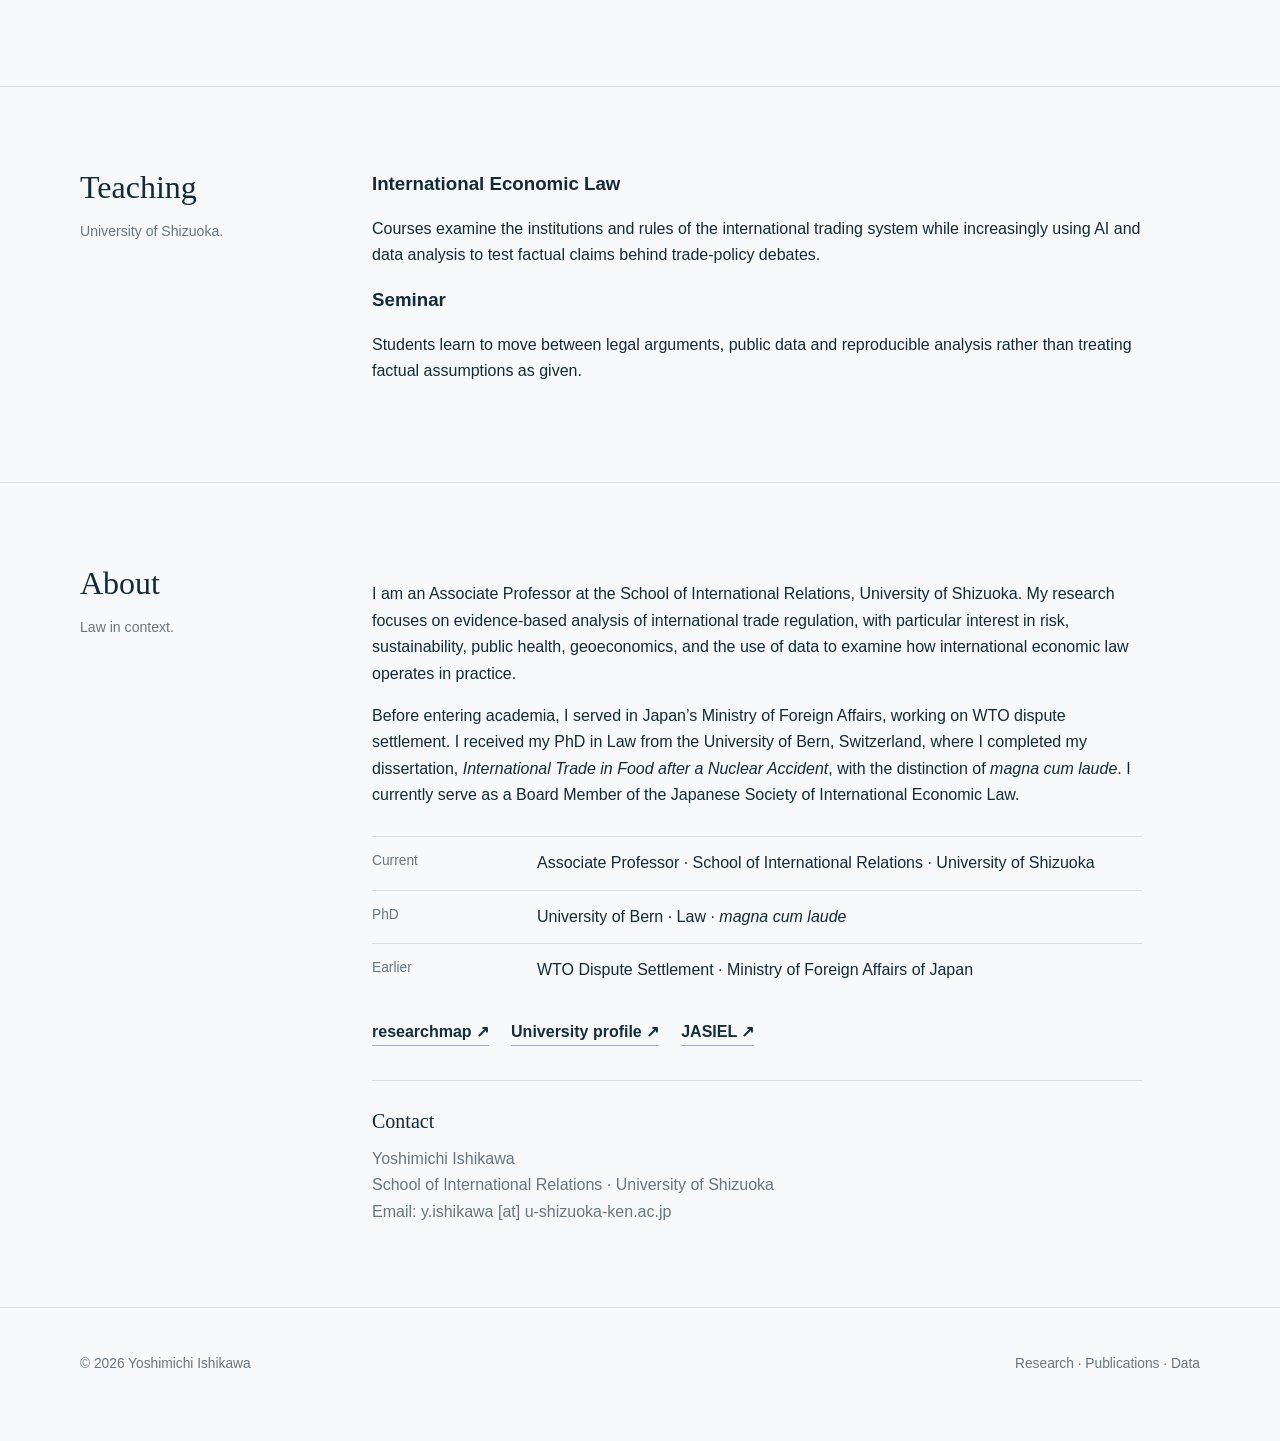
==== commit e57838df: "Link reviewed book" ====
--- a/index.html
+++ b/index.html
@@ -13,7 +13,7 @@
 <div class="hero"><div class="wrap"><div class="eyebrow">International Economic Law · Trade · Data</div><h1>Yoshimichi<br>Ishikawa</h1><p class="lead">I study international economic law, with a particular interest in seeing more clearly how trade rules operate in the real world through legal analysis, data, and empirical evidence.</p><div class="meta"><span>Associate Professor · University of Shizuoka</span><a href="https://researchmap.jp/y.ishikawa" target="_blank">researchmap ↗</a><a href="https://eng.u-shizuoka-ken.ac.jp/research/researchers/international/" target="_blank">University profile ↗</a></div></div></div>
 
 <section id="news"><div class="wrap grid"><div><h2>News</h2></div><div>
-<div class="time"><span>2026-11-20</span><div>Book review (in Japanese) of "<em>International Economic Law as Symphony: Thomas Cottier and the Harmonies of Trade</em>" (K. Nadakavukaren Schefer, R. Polanco and P. Sauvé, eds.), published in the Yearbook of the Japan Society of International Economic Law, No. 35, pp. 201–205. <a class="textlink" href="https://www.hou-bun.com/cgi-bin/search/detail.cgi?c=ISBN978-4-589-04527-0" target="_blank" rel="noopener">Publisher</a></div></div>
+<div class="time"><span>2026-11-20</span><div>Book review (in Japanese) of "<a class="textlink" href="https://www.bloomsbury.com/us/international-economic-law-as-symphony-9781509980789/" target="_blank" rel="noopener"><em>International Economic Law as Symphony: Thomas Cottier and the Harmonies of Trade</em></a>" (K. Nadakavukaren Schefer, R. Polanco and P. Sauvé, eds.), published in the Yearbook of the Japan Society of International Economic Law, No. 35, pp. 201–205. <a class="textlink" href="https://www.hou-bun.com/cgi-bin/search/detail.cgi?c=ISBN978-4-589-04527-0" target="_blank" rel="noopener">Publisher</a></div></div>
 <div class="actions"><a href="/activity.html">All activity →</a></div>
 </div></div></section>
 
